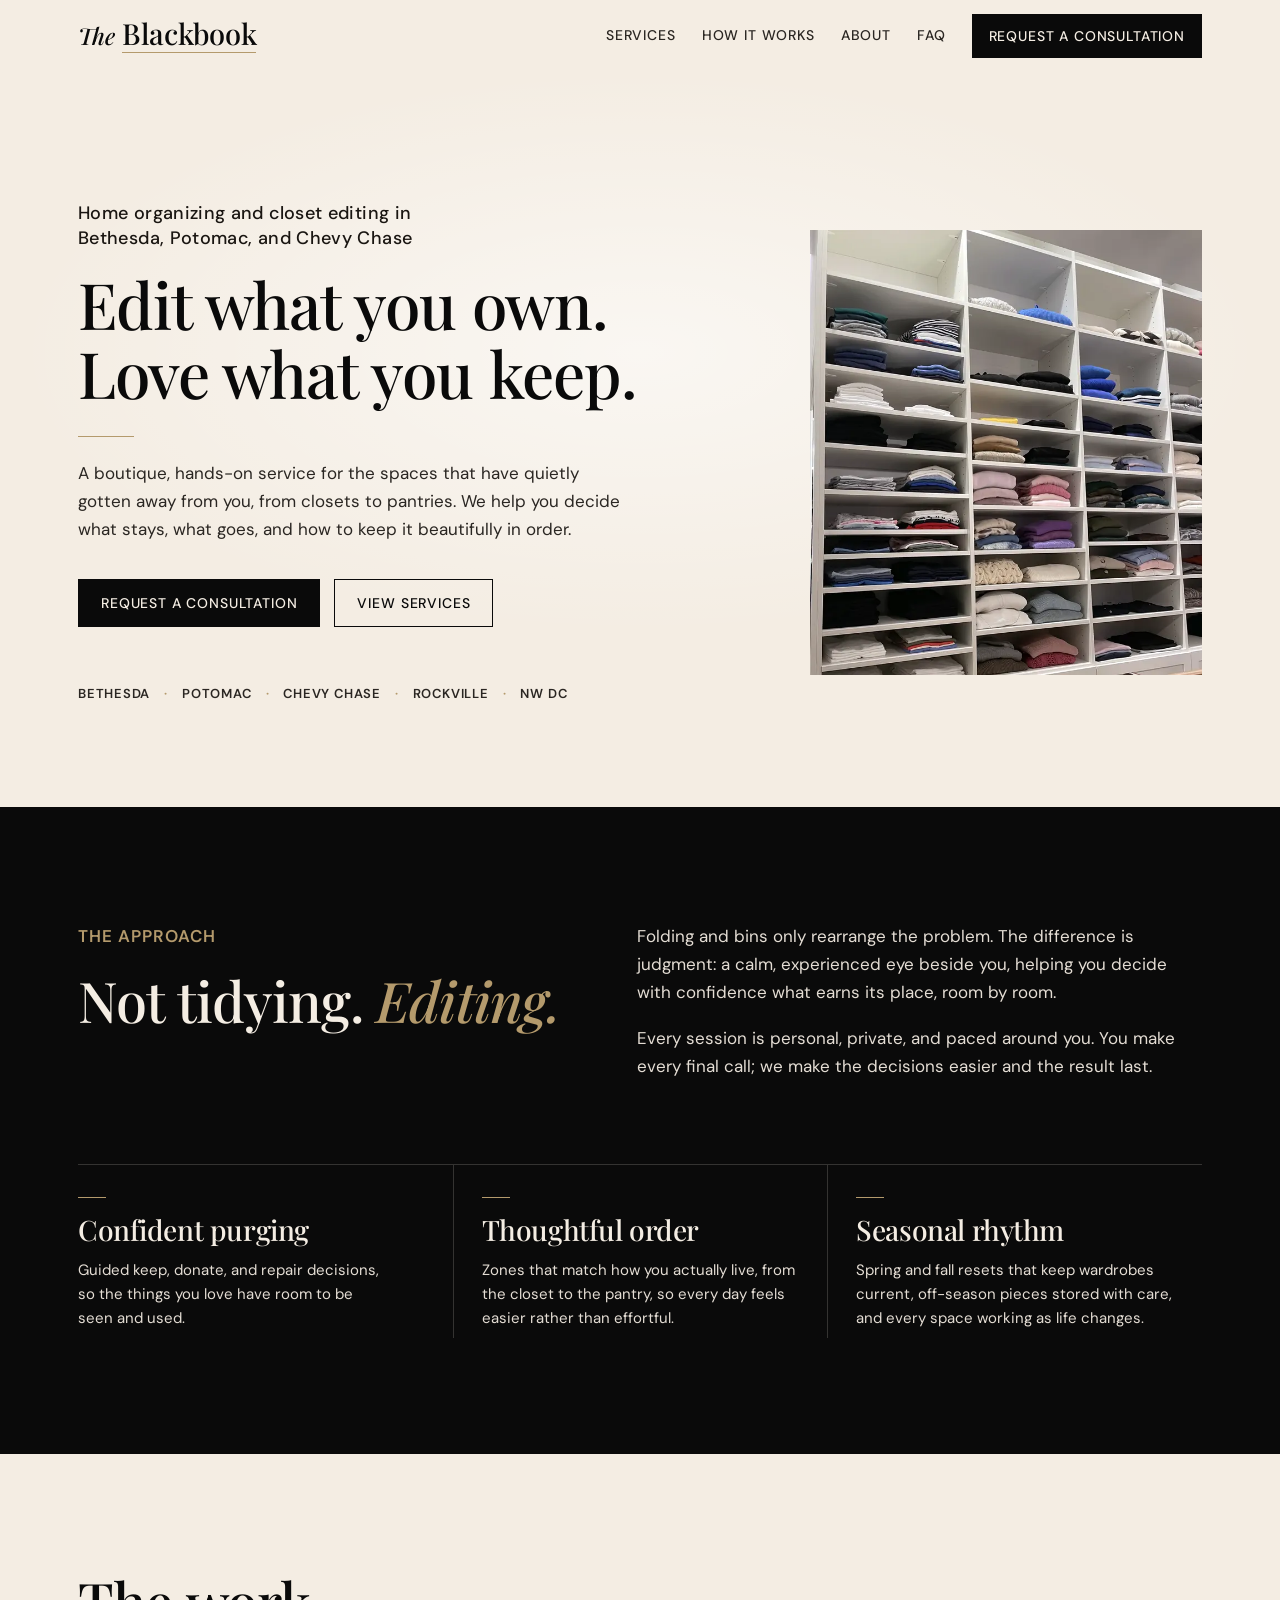
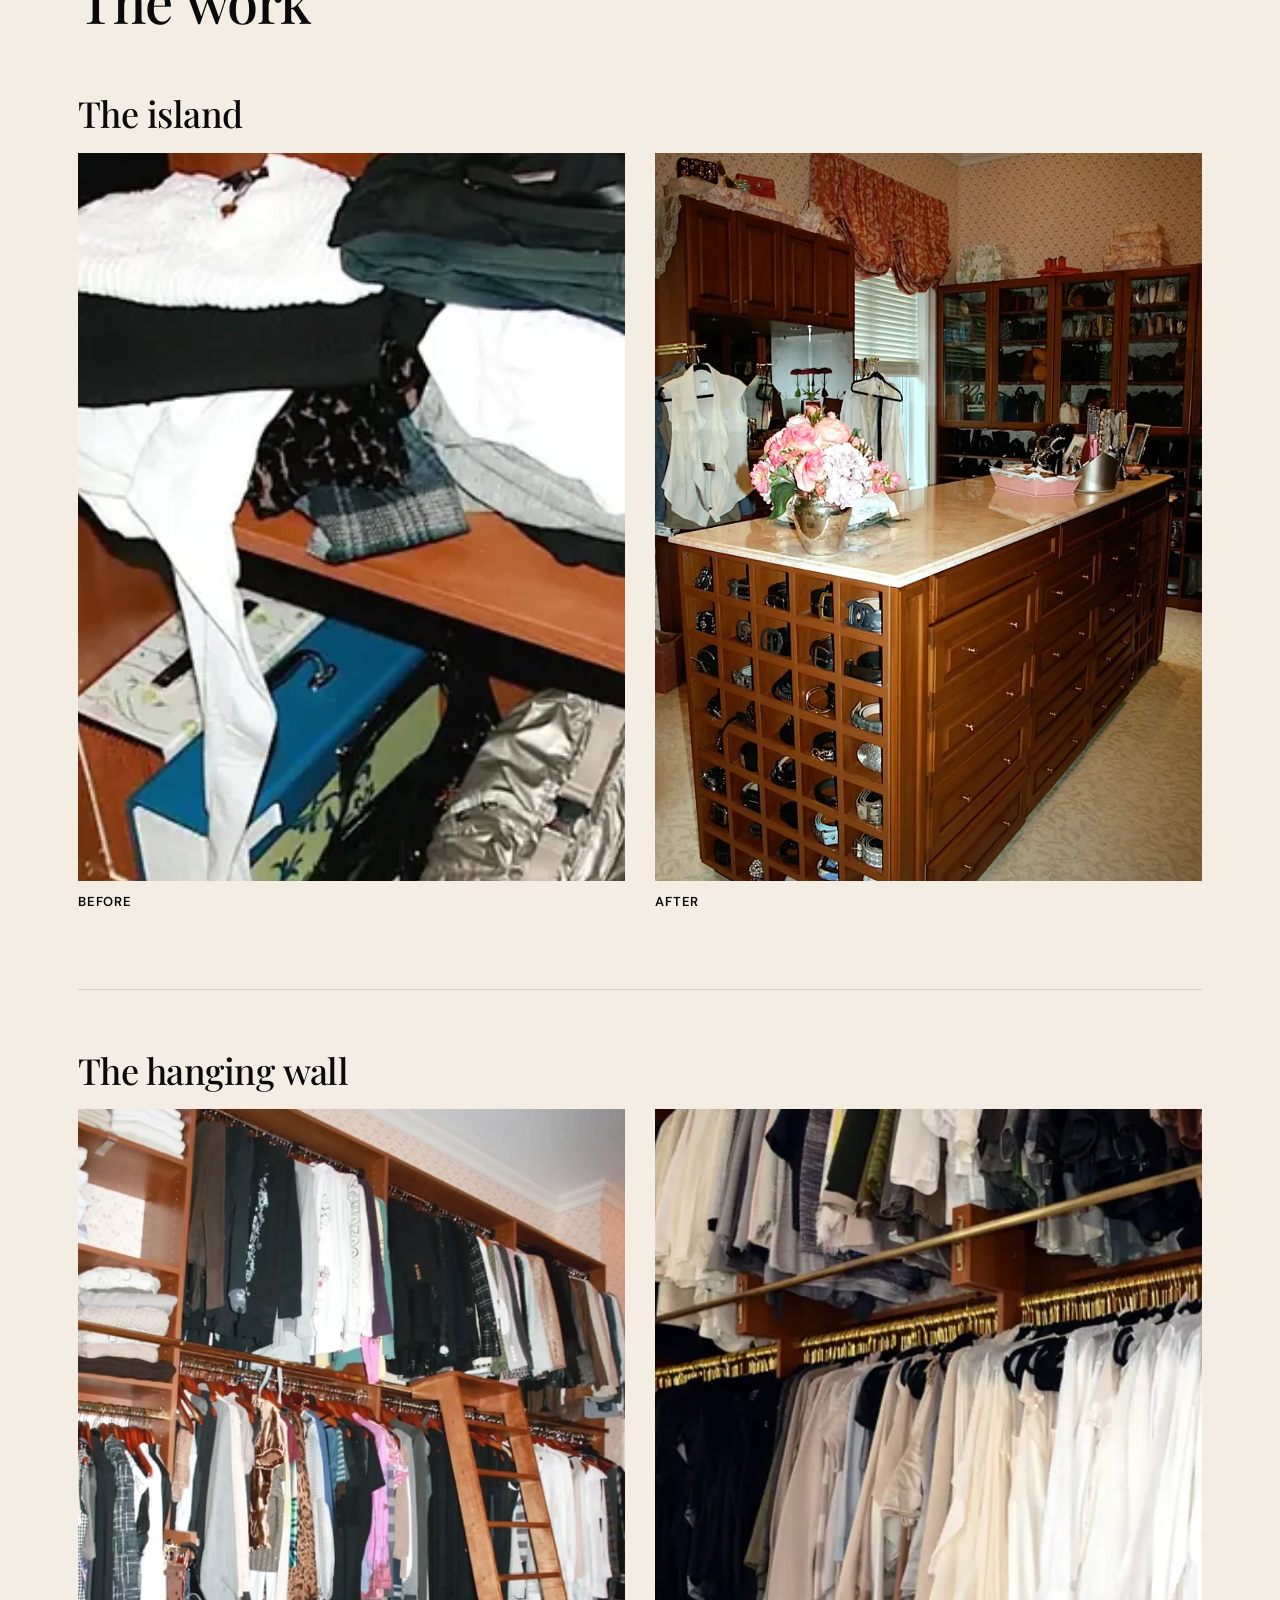
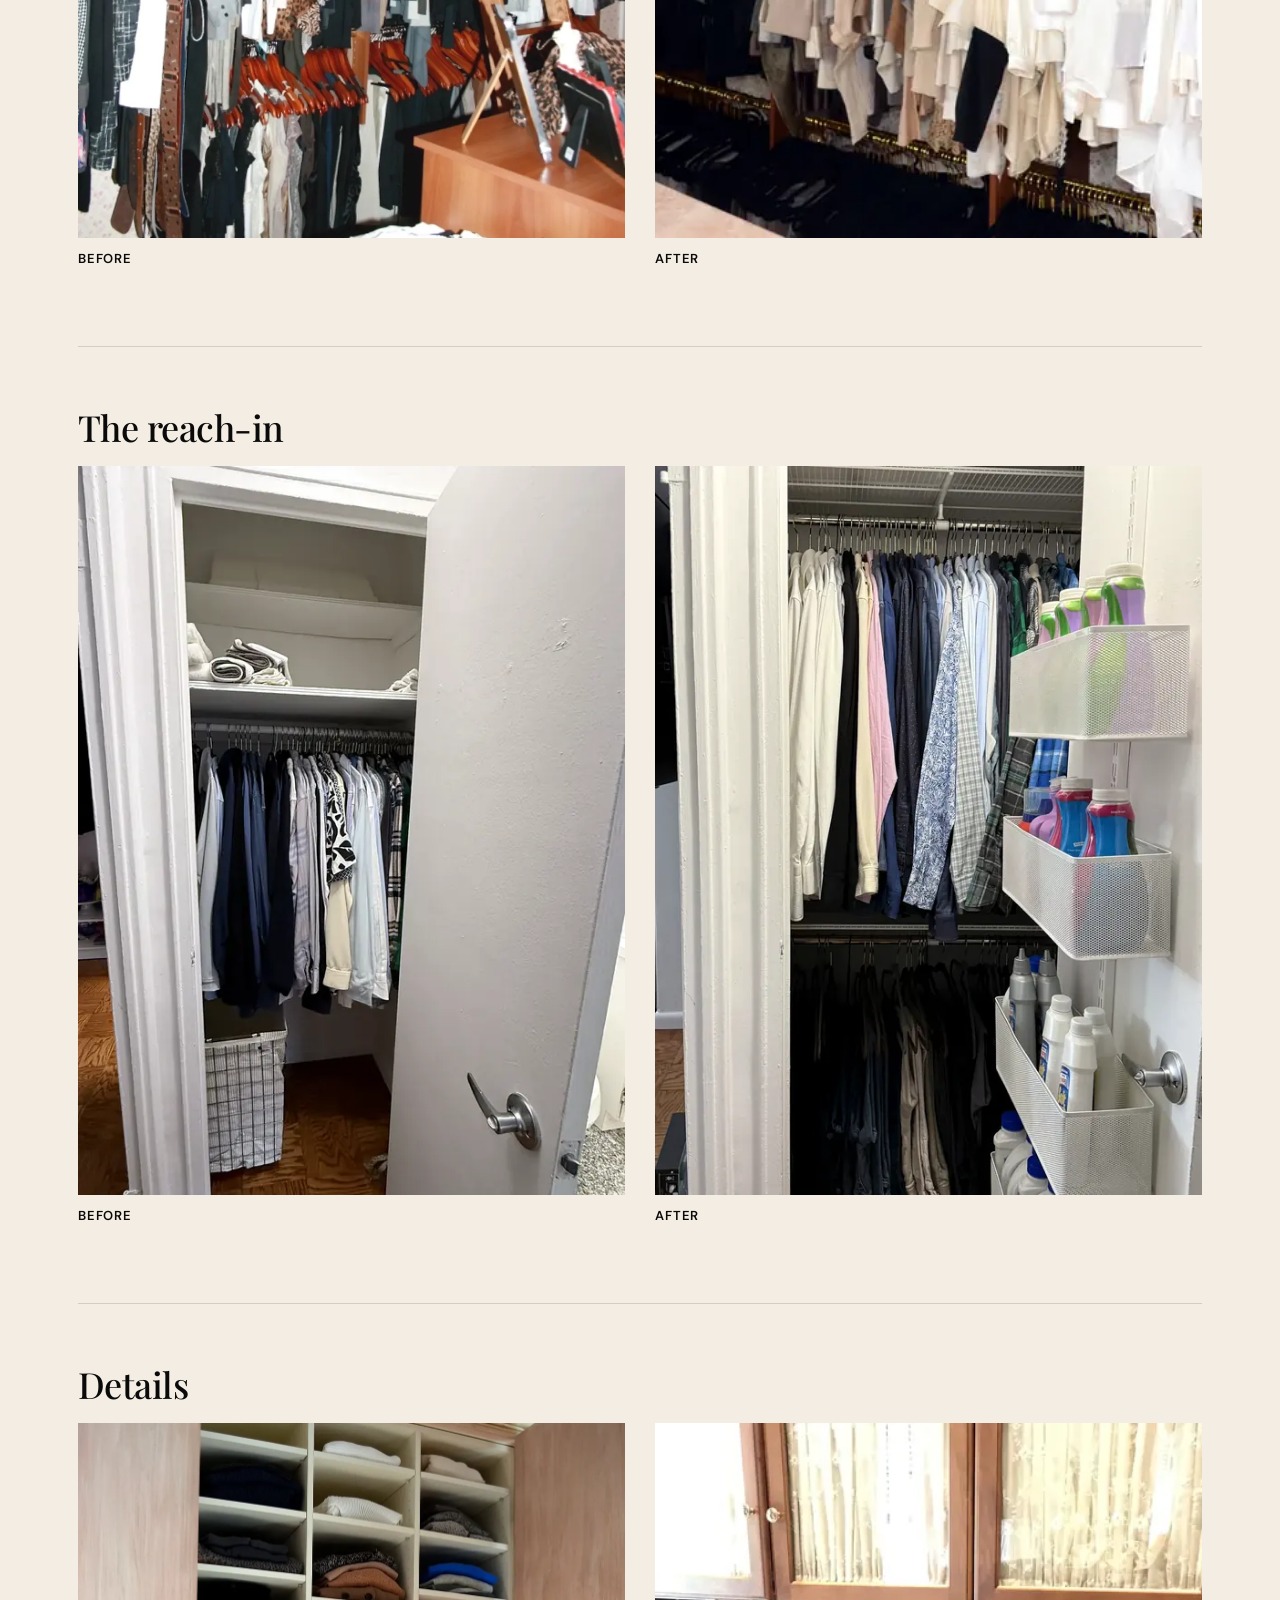
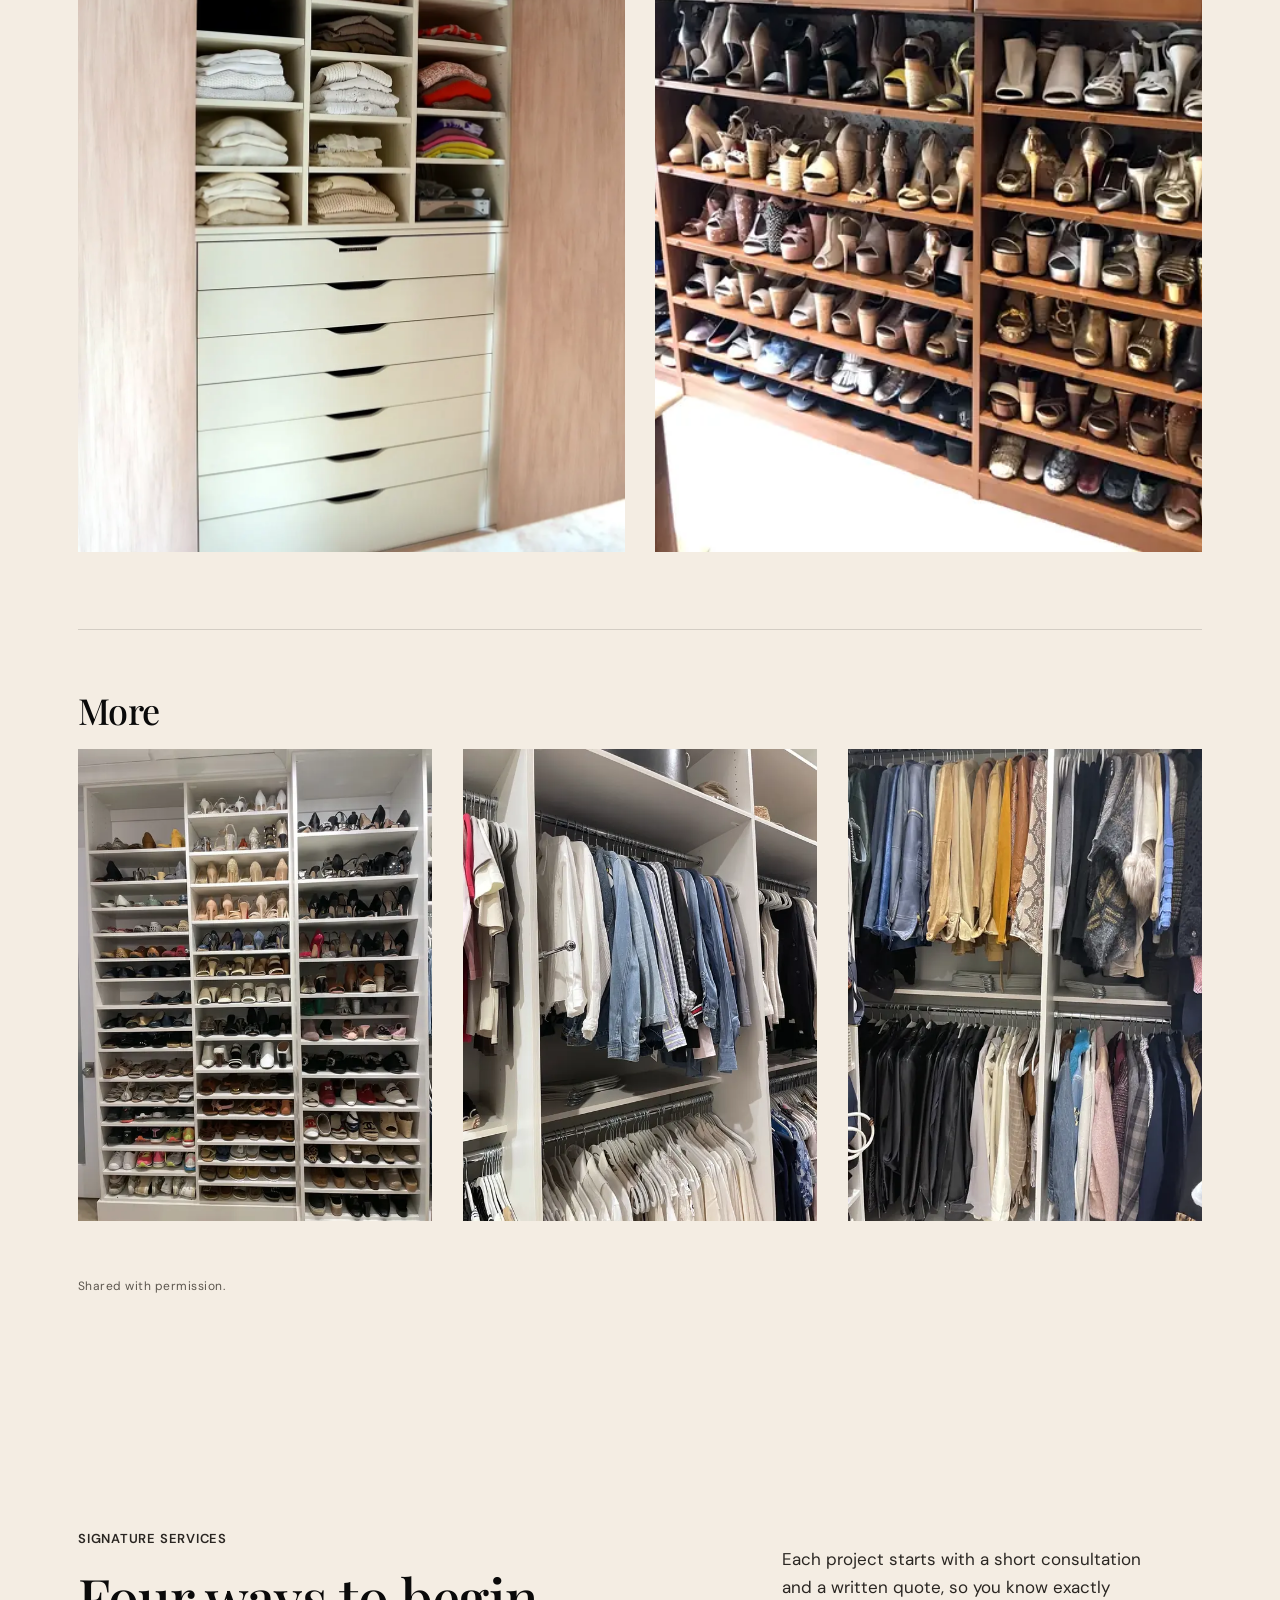
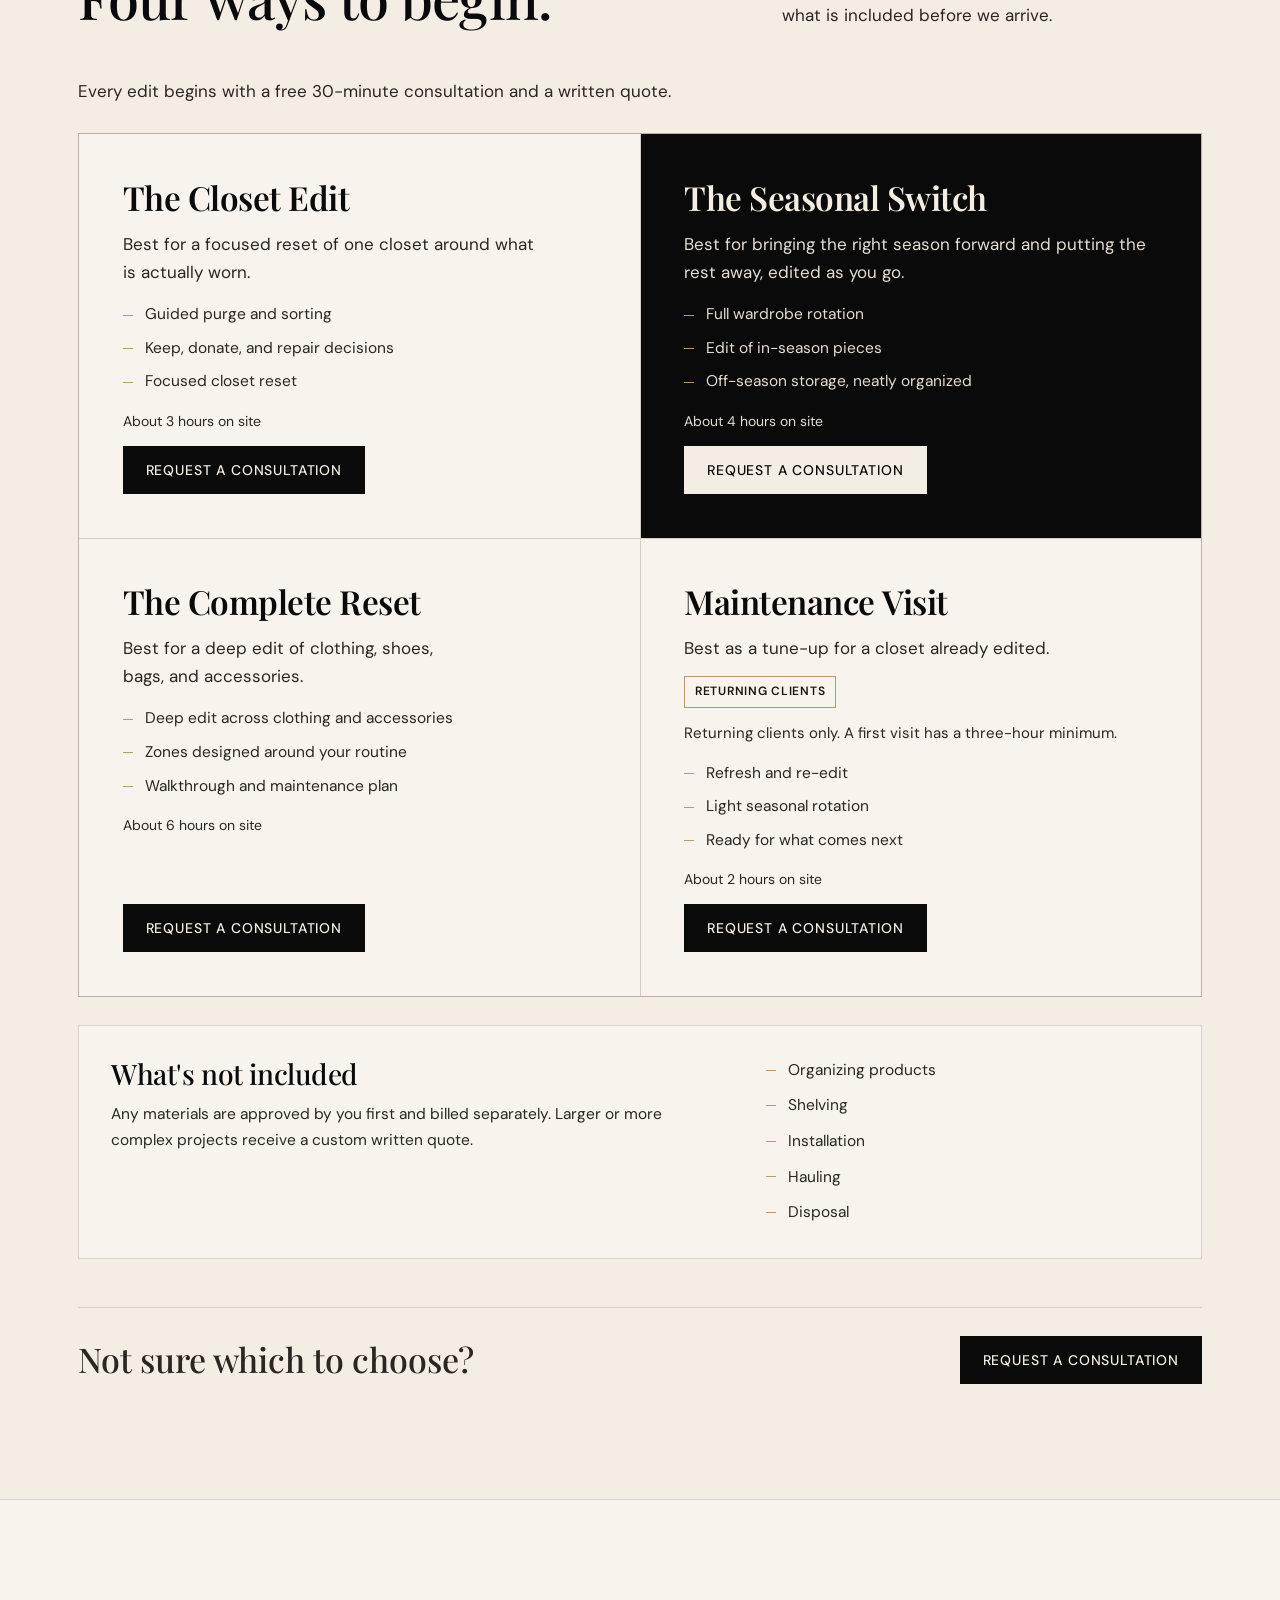
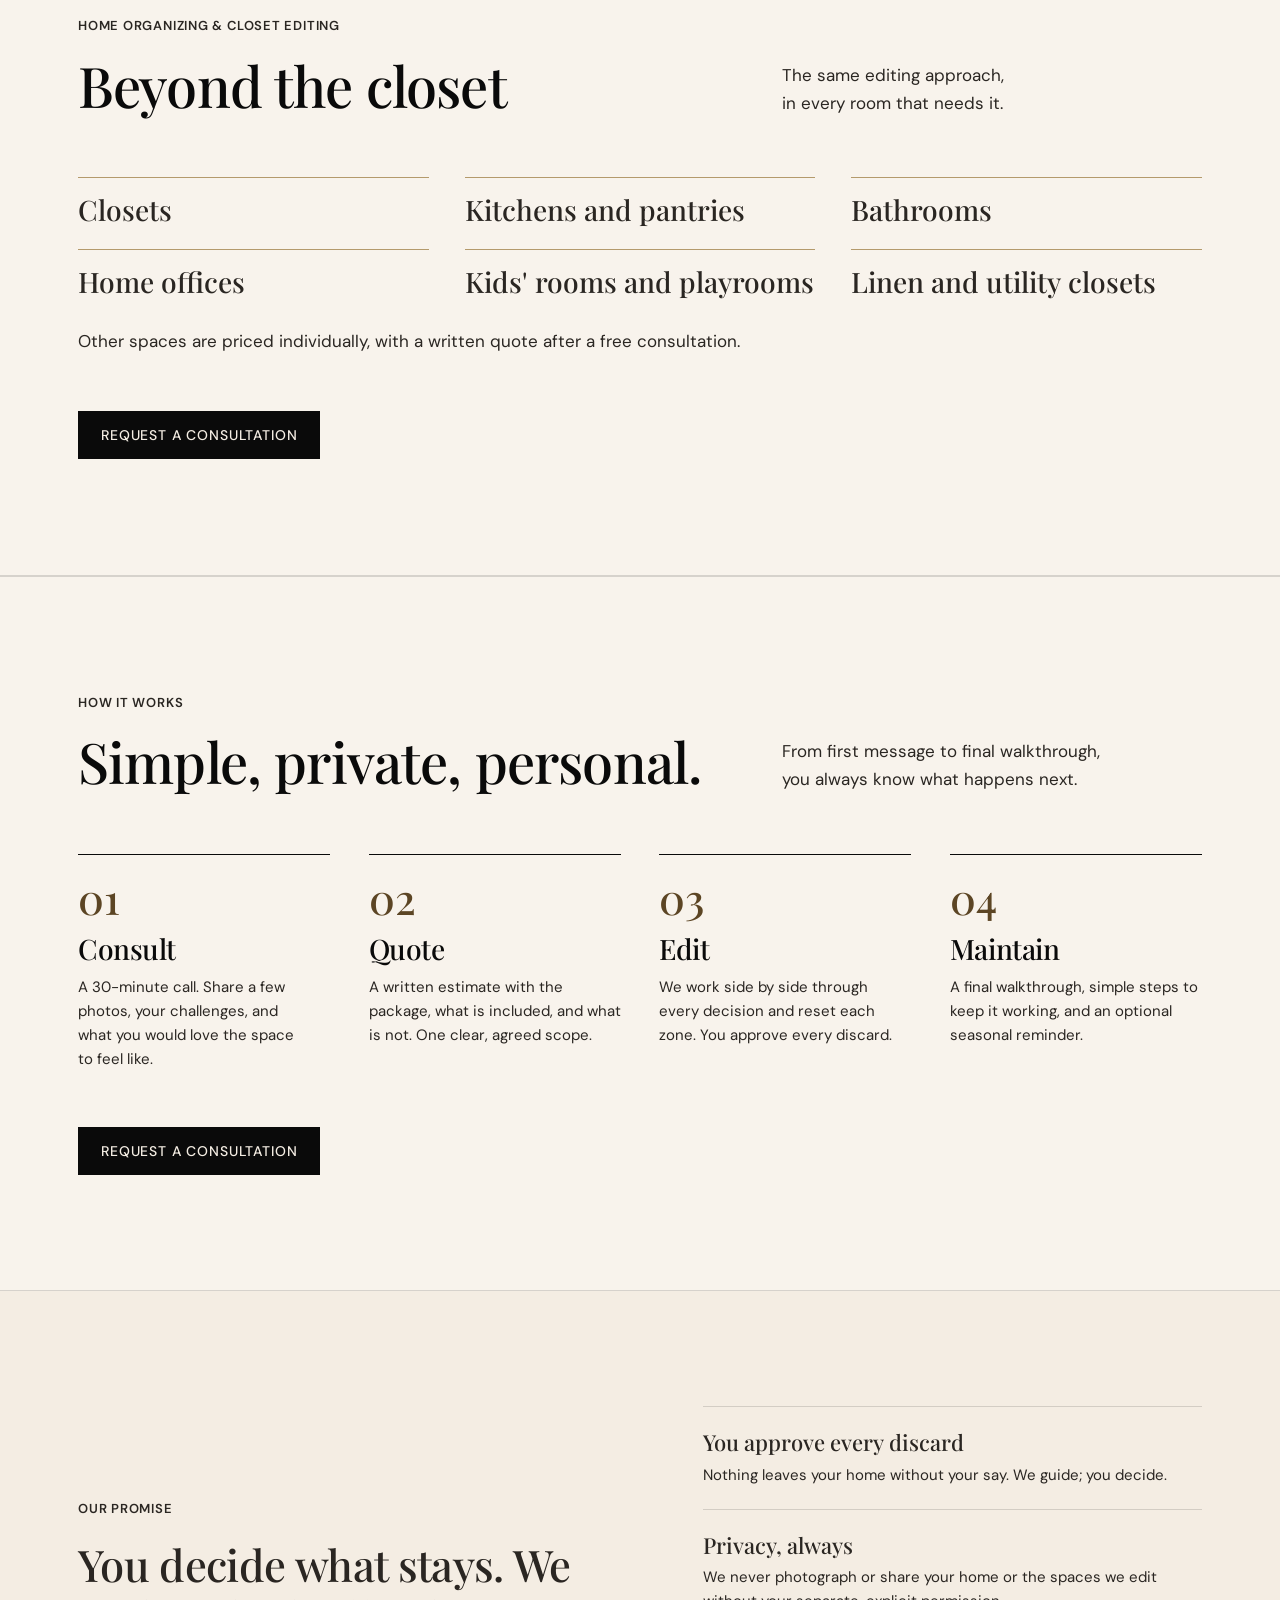
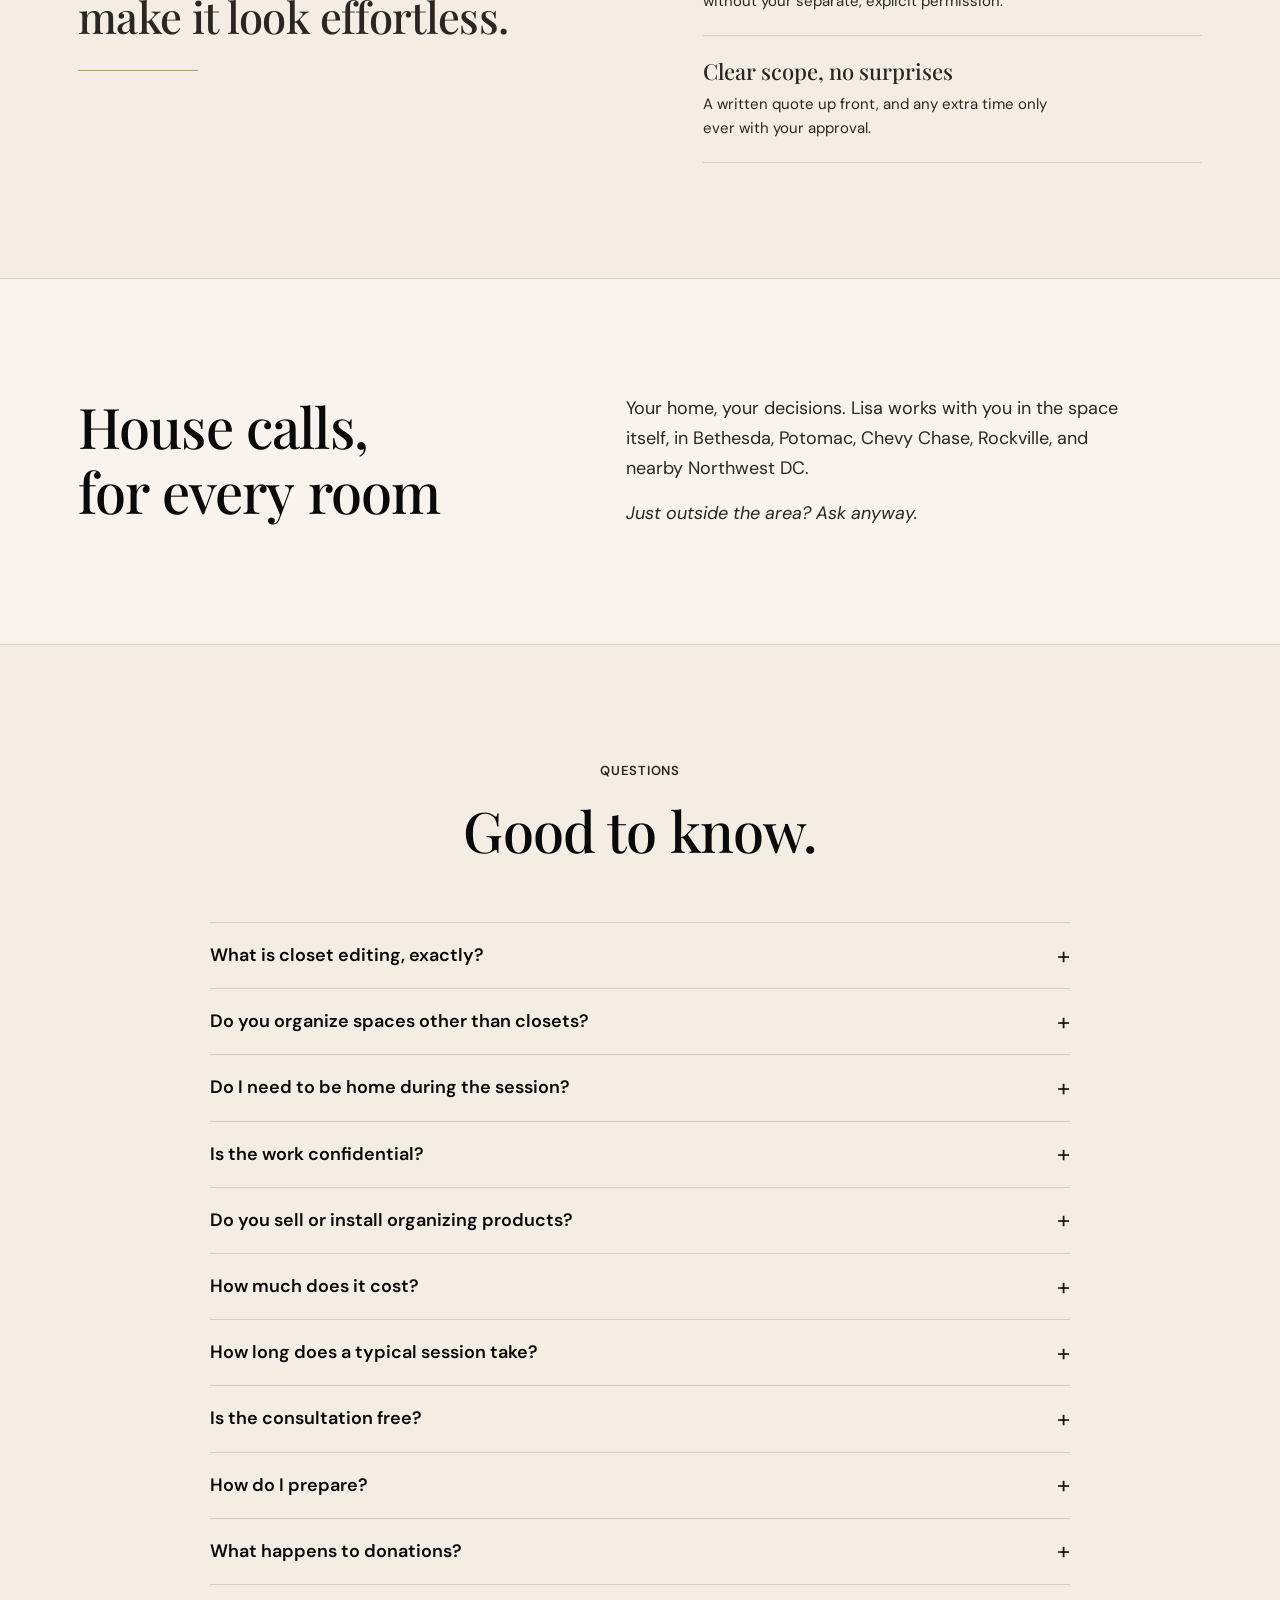
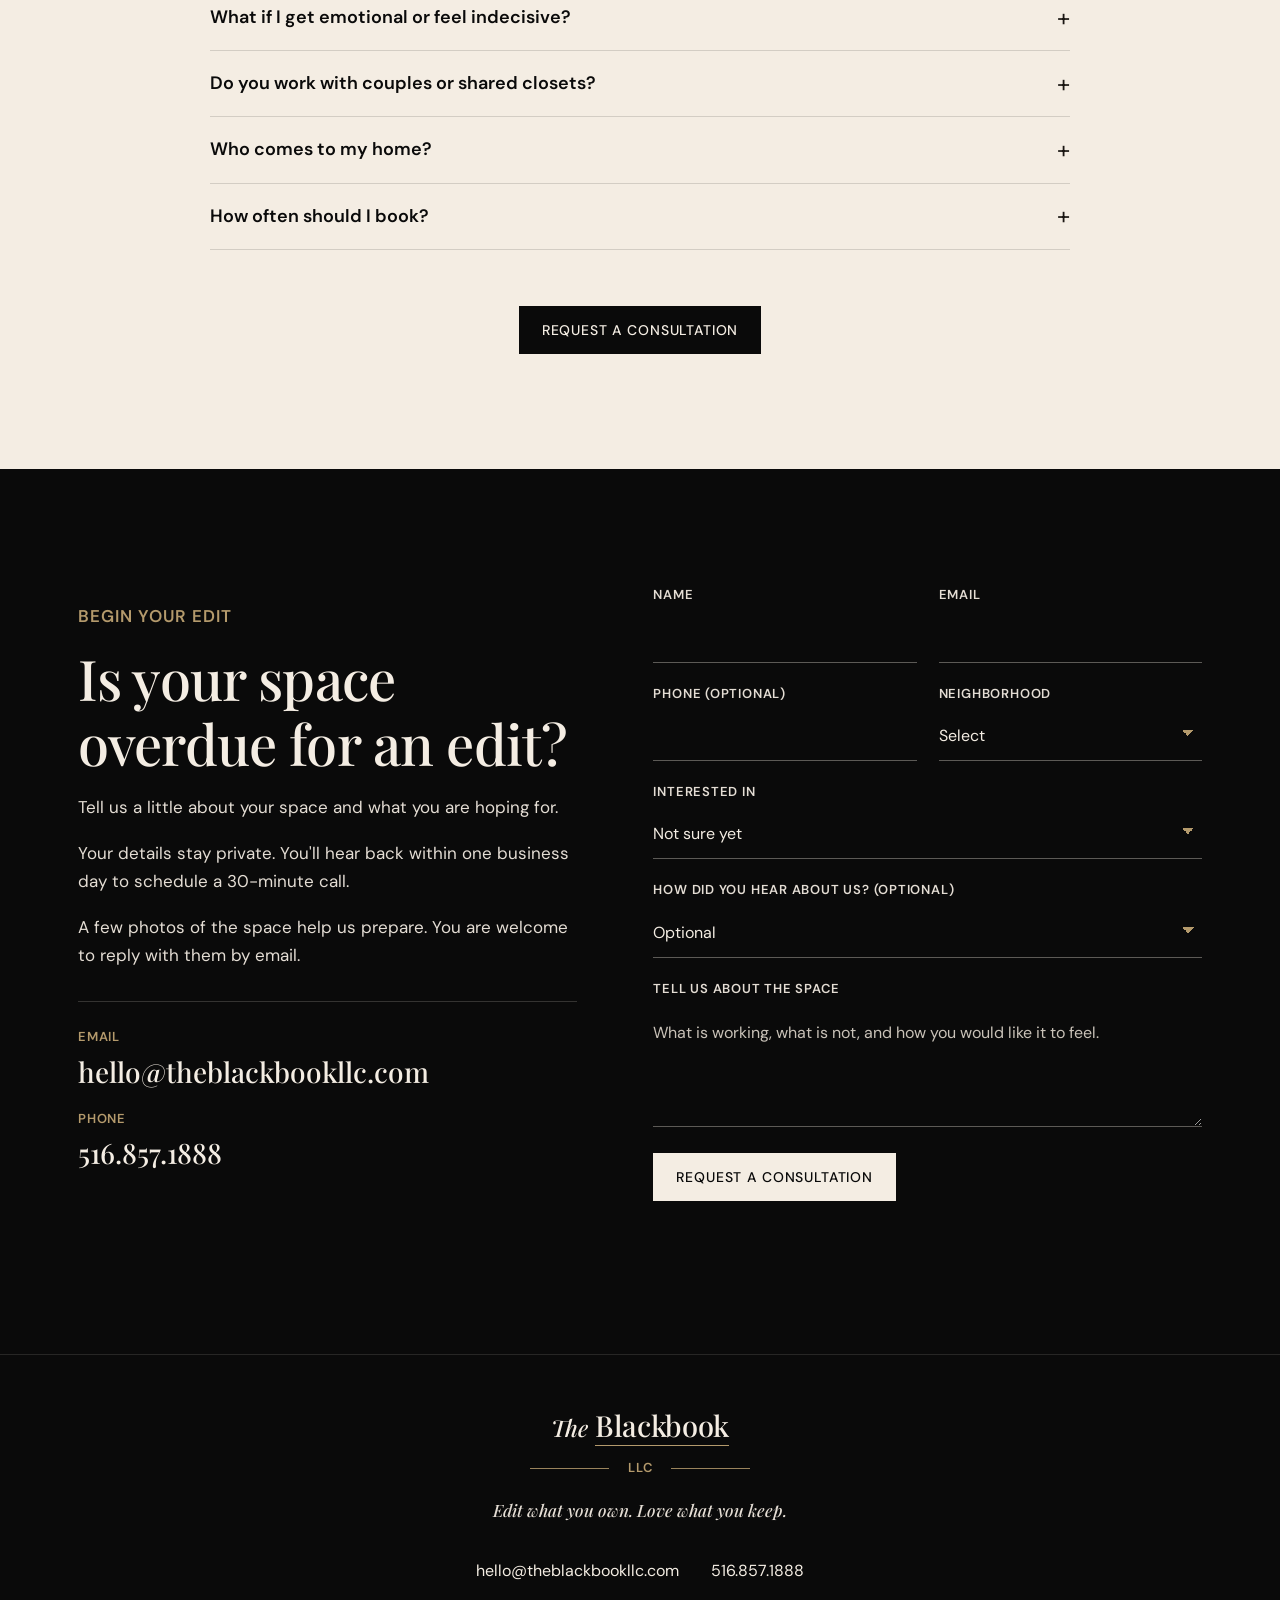
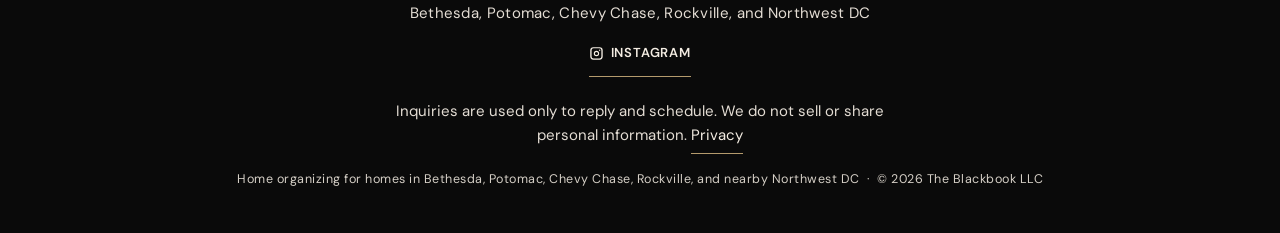
==== index.html @ 3dd73bd6 "Change the free consultation from 15 minutes to 30. Use the 30-minute form everywhere the length is " ====
<!DOCTYPE html>
<html lang="en">
<head>
<meta charset="utf-8">
<meta name="google-site-verification" content="lRuv30W5_CDLHJ1OJX28wv55J2Ue1oXQ1542DlZ1FHw" />
<meta name="viewport" content="width=device-width, initial-scale=1">
<title>Home Organizing &amp; Closet Editing in Bethesda | The Blackbook</title>
<meta name="description" content="Boutique home organizing, with closet editing as the signature, for homes in Bethesda, Potomac, Chevy Chase, Rockville, and nearby Northwest DC.">
<meta name="theme-color" content="#0A0A0A">
<link rel="canonical" href="https://theblackbookllc.com/">
<meta property="og:type" content="website">
<meta property="og:url" content="https://theblackbookllc.com/">
<meta property="og:title" content="Home Organizing & Closet Editing in Bethesda | The Blackbook">
<meta property="og:description" content="Boutique home organizing, with closet editing as the signature, for homes in Bethesda, Potomac, Chevy Chase, Rockville, and nearby Northwest DC.">
<meta property="og:image" content="https://theblackbookllc.com/assets/og-share.jpg">
<meta name="twitter:card" content="summary_large_image">
<meta name="twitter:title" content="Home Organizing & Closet Editing in Bethesda | The Blackbook">
<meta name="twitter:description" content="Boutique home organizing, with closet editing as the signature, for homes in Bethesda, Potomac, Chevy Chase, Rockville, and nearby Northwest DC.">
<meta name="twitter:image" content="https://theblackbookllc.com/assets/og-share.jpg">
<link rel="icon" href="/favicon.ico" sizes="any">
<link rel="icon" type="image/png" sizes="32x32" href="/favicon-32.png">
<link rel="apple-touch-icon" href="/apple-touch-icon.png">
<link rel="preload" as="image" href="assets/work/18-sweater-cubbies.webp?v=20261112" imagesrcset="assets/work/18-sweater-cubbies-800.webp?v=20261112 706w, assets/work/18-sweater-cubbies.webp?v=20261112 1413w" imagesizes="(max-width:860px) 92vw, 500px" fetchpriority="high">
<link rel="stylesheet" href="/styles.css?v=20261115">
<script type="application/ld+json">
{
  "@context": "https://schema.org",
  "@type": "ProfessionalService",
  "name": "The Blackbook LLC",
  "url": "https://theblackbookllc.com",
  "telephone": "+1-516-857-1888",
  "email": "hello@theblackbookllc.com",
  "image": "https://theblackbookllc.com/assets/work/18-sweater-cubbies.webp",
  "priceRange": "$375+",
  "description": "Boutique home organizing, with closet editing as the signature. Edit what you own. Love what you keep.",
  "areaServed": [
    { "@type": "City", "name": "Bethesda", "containedInPlace": { "@type": "State", "name": "Maryland" } },
    { "@type": "City", "name": "Potomac", "containedInPlace": { "@type": "State", "name": "Maryland" } },
    { "@type": "City", "name": "Chevy Chase", "containedInPlace": { "@type": "State", "name": "Maryland" } },
    { "@type": "City", "name": "Rockville", "containedInPlace": { "@type": "State", "name": "Maryland" } },
    { "@type": "Place", "name": "Northwest DC" }
  ],
  "sameAs": ["https://www.instagram.com/TheBlackBook17/"],
  "logo": "https://theblackbookllc.com/apple-touch-icon.png",
  "founder": { "@type": "Person", "name": "Lisa Jurick" }
}
</script>
<script type="application/ld+json">
{
  "@context": "https://schema.org",
  "@type": "FAQPage",
  "mainEntity": [
    {
      "@type": "Question",
      "name": "What is closet editing, exactly?",
      "acceptedAnswer": {
        "@type": "Answer",
        "text": "It is the decision-making part of organizing. Rather than simply refolding what is there, we help you choose with confidence what to keep, donate, or repair, then organize what remains so it is easy to see and wear."
      }
    },
    {
      "@type": "Question",
      "name": "Do you organize spaces other than closets?",
      "acceptedAnswer": {
        "@type": "Answer",
        "text": "Yes. Kitchens and pantries, bathrooms, home offices, kids' rooms and playrooms, and linen and utility closets. Same approach: we edit first, then organize what stays. Each project gets a written quote after a free consultation."
      }
    },
    {
      "@type": "Question",
      "name": "Do I need to be home during the session?",
      "acceptedAnswer": {
        "@type": "Answer",
        "text": "Yes, ideally. Editing works best side by side, and you approve every item that leaves the space."
      }
    },
    {
      "@type": "Question",
      "name": "Is the work confidential?",
      "acceptedAnswer": {
        "@type": "Answer",
        "text": "Yes. Sessions are private, and your details stay private. We do not sell or share personal information, and we never photograph or share your home or the spaces we edit without your separate, explicit permission."
      }
    },
    {
      "@type": "Question",
      "name": "Do you sell or install organizing products?",
      "acceptedAnswer": {
        "@type": "Answer",
        "text": "No. Organizing products, shelving, installation, hauling, and disposal are not part of our packages. If something would genuinely help, we will suggest it, and any materials are approved by you first and billed separately."
      }
    },
    {
      "@type": "Question",
      "name": "How much does it cost?",
      "acceptedAnswer": {
        "@type": "Answer",
        "text": "Packages start at $575 for The Closet Edit, $750 for The Seasonal Switch, $1,125 for The Complete Reset, and $375 for a Maintenance Visit (returning clients). Every home is different, so your exact price comes in a written quote after your free consultation. Larger spaces may need more time, and additional hours are $195 each, only with your approval."
      }
    },
    {
      "@type": "Question",
      "name": "How long does a typical session take?",
      "acceptedAnswer": {
        "@type": "Answer",
        "text": "Most first visits are three, four, or six hours, depending on the package. A first visit has a three-hour minimum."
      }
    },
    {
      "@type": "Question",
      "name": "Is the consultation free?",
      "acceptedAnswer": {
        "@type": "Answer",
        "text": "Yes. It is a complimentary 30-minute call to learn about the space and prepare a written quote."
      }
    },
    {
      "@type": "Question",
      "name": "How do I prepare?",
      "acceptedAnswer": {
        "@type": "Answer",
        "text": "No need to tidy first. Be home for the session. Photos are helpful and can be sent by email after you request a consultation."
      }
    },
    {
      "@type": "Question",
      "name": "What happens to donations?",
      "acceptedAnswer": {
        "@type": "Answer",
        "text": "You approve every item that leaves. You decide what is donated or kept. We do not name a specific charity."
      }
    },
    {
      "@type": "Question",
      "name": "What if I get emotional or feel indecisive?",
      "acceptedAnswer": {
        "@type": "Answer",
        "text": "The session is paced around you. We guide; you make every final call."
      }
    },
    {
      "@type": "Question",
      "name": "Do you work with couples or shared closets?",
      "acceptedAnswer": {
        "@type": "Answer",
        "text": "Yes. Shared closets are welcome. It helps when everyone who shares the space can take part in the decisions."
      }
    },
    {
      "@type": "Question",
      "name": "Who comes to my home?",
      "acceptedAnswer": {
        "@type": "Answer",
        "text": "Lisa Jurick, the owner. Sessions are with one organizer, not a team."
      }
    },
    {
      "@type": "Question",
      "name": "How often should I book?",
      "acceptedAnswer": {
        "@type": "Answer",
        "text": "Many clients like a Seasonal Switch each spring and fall, with a Maintenance Visit in between. We are happy to send a seasonal reminder if you would like one."
      }
    }
  ]
}
</script>
</head>
<body>
<a class="skip" href="#main">Skip to content</a>

<header class="site" id="top">
  <div class="wrap nav">
    <a class="logo" href="/" aria-label="The Blackbook home"><span class="logo-the">The</span><span class="logo-space"> </span><span class="logo-name">Blackbook</span></a>
    <nav class="nav-bar" aria-label="Primary">
      <button class="nav-toggle" type="button" aria-expanded="false" aria-controls="site-nav">
        <span class="nav-mark" aria-hidden="true"></span>
        <span class="nav-toggle-label">Menu</span>
      </button>
      <ul id="site-nav">
        <li><a href="#services">Services</a></li>
        <li><a href="#how-it-works">How it&nbsp;works</a></li>
        <li><a href="/about">About</a></li>
        <li><a href="#faq">FAQ</a></li>
        <li><a class="btn" href="#contact">Request a&nbsp;consultation</a></li>
      </ul>
    </nav>
  </div>
</header>

<main id="main">
  <section class="hero">
    <div class="wrap hero-grid">
      <div class="hero-copy">
        <h1>Home organizing and closet editing in Bethesda, Potomac, and Chevy&nbsp;Chase</h1>
        <p class="hero-title"><span>Edit what you&nbsp;own.</span> <span>Love what you&nbsp;keep.</span></p>
        <div class="hero-rule" aria-hidden="true"></div>
        <p class="lede">A boutique, hands-on service for the spaces that have quietly gotten away from you, from closets to pantries. We help you decide what stays, what goes, and how to keep it beautifully in&nbsp;order.</p>
        <div class="ctas">
          <a class="btn" href="#contact">Request a consultation</a>
          <a class="btn ghost" href="#services">View services</a>
        </div>
        <div class="areas" aria-label="Service area"><span>Bethesda</span><span>Potomac</span><span>Chevy Chase</span><span>Rockville</span><span>NW DC</span></div>
      </div>
      <figure class="hero-photo">
        <img src="assets/work/18-sweater-cubbies.webp?v=20261112" srcset="assets/work/18-sweater-cubbies-800.webp?v=20261112 706w, assets/work/18-sweater-cubbies.webp?v=20261112 1413w" sizes="(max-width:860px) 92vw, 500px" width="1413" height="1600" alt="Folded sweaters in white cubbies, grouped by color." fetchpriority="high" decoding="async">
      </figure>
    </div>
  </section>

  <section class="band" id="approach">
    <div class="wrap">
      <div class="grid">
        <div class="reveal">
          <p class="eyebrow gold">The&nbsp;approach</p>
          <h2>Not tidying. <em>Editing.</em></h2>
        </div>
        <div class="reveal">
          <p>Folding and bins only rearrange the problem. The difference is judgment: a calm, experienced eye beside you, helping you decide with confidence what earns its place, room by&nbsp;room.</p>
          <p>Every session is personal, private, and paced around you. You make every final call; we make the decisions easier and the result&nbsp;last.</p>
        </div>
      </div>
      <div class="pillars">
        <div class="pillar reveal"><h3>Confident&nbsp;purging</h3><p>Guided keep, donate, and repair decisions, so the things you love have room to be seen and&nbsp;used.</p></div>
        <div class="pillar reveal"><h3>Thoughtful&nbsp;order</h3><p>Zones that match how you actually live, from the closet to the pantry, so every day feels easier rather than&nbsp;effortful.</p></div>
        <div class="pillar reveal"><h3>Seasonal&nbsp;rhythm</h3><p>Spring and fall resets that keep wardrobes current, off-season pieces stored with care, and every space working as life&nbsp;changes.</p></div>
      </div>
    </div>
  </section>

  <section class="block work" id="work">
    <div class="wrap">
      <div class="head reveal">
        <div>
          <h2>The&nbsp;work</h2>
        </div>
      </div>

      <div class="pair reveal">
        <h3>The&nbsp;island</h3>
        <div class="pair-grid">
          <figure>
            <div class="shot"><img class="island-before" src="assets/work/01-island-before.webp?v=20261112" srcset="assets/work/01-island-before-800.webp?v=20261112 800w, assets/work/01-island-before.webp?v=20261112 1164w" sizes="(max-width:860px) 92vw, 46vw" width="1164" height="800" alt="Before: clothes piled on a closet island during an edit." loading="lazy" decoding="async"></div>
            <figcaption><span class="shot-label">Before</span></figcaption>
          </figure>
          <figure>
            <div class="shot"><img src="assets/work/02-island-after.webp?v=20261112" srcset="assets/work/02-island-after-800.webp?v=20261112 535w, assets/work/02-island-after.webp?v=20261112 1069w" sizes="(max-width:860px) 92vw, 46vw" width="1069" height="1600" alt="After: the same island, finished, with a belt grid and flowers." loading="lazy" decoding="async"></div>
            <figcaption><span class="shot-label">After</span></figcaption>
          </figure>
        </div>
      </div>

      <div class="pair reveal">
        <h3>The hanging&nbsp;wall</h3>
        <div class="pair-grid">
          <figure>
            <div class="shot"><img src="assets/work/06-hanging-before.webp?v=20261112" srcset="assets/work/06-hanging-before-800.webp?v=20261112 533w, assets/work/06-hanging-before.webp?v=20261112 1066w" sizes="(max-width:860px) 92vw, 46vw" width="1066" height="1600" alt="Before: a crowded hanging rail with mixed hangers." loading="lazy" decoding="async"></div>
            <figcaption><span class="shot-label">Before</span></figcaption>
          </figure>
          <figure>
            <div class="shot"><img src="assets/work/10-hanging-after.webp?v=20261112" srcset="assets/work/10-hanging-after-800.webp?v=20261112 800w, assets/work/10-hanging-after.webp?v=20261112 1600w" sizes="(max-width:860px) 92vw, 46vw" width="1600" height="1060" alt="After: color-organized hanging rails with matching velvet hangers." loading="lazy" decoding="async"></div>
            <figcaption><span class="shot-label">After</span></figcaption>
          </figure>
        </div>
      </div>

      <div class="pair reveal">
        <h3>The&nbsp;reach-in</h3>
        <div class="pair-grid">
          <figure>
            <div class="shot"><img src="assets/work/23-reach-in-before.webp?v=20261112" srcset="assets/work/23-reach-in-before-800.webp?v=20261112 600w, assets/work/23-reach-in-before.webp?v=20261112 1200w" sizes="(max-width:860px) 92vw, 46vw" width="1200" height="1600" alt="Before: a reach-in closet with clothes crowded on one rail." loading="lazy" decoding="async"></div>
            <figcaption><span class="shot-label">Before</span></figcaption>
          </figure>
          <figure>
            <div class="shot"><img src="assets/work/24-reach-in-after.webp?v=20261112" srcset="assets/work/24-reach-in-after-800.webp?v=20261112 600w, assets/work/24-reach-in-after.webp?v=20261112 1200w" sizes="(max-width:860px) 92vw, 46vw" width="1200" height="1600" alt="After: the same reach-in closet, with clothes grouped by color." loading="lazy" decoding="async"></div>
            <figcaption><span class="shot-label">After</span></figcaption>
          </figure>
        </div>
      </div>

      <div class="finished reveal">
        <h3>Details</h3>
        <div class="pair-grid">
          <figure>
            <div class="shot"><img src="assets/work/04-folded-knits.webp?v=20261112" srcset="assets/work/04-folded-knits-800.webp?v=20261112 548w, assets/work/04-folded-knits.webp?v=20261112 1097w" sizes="(max-width:860px) 92vw, 46vw" width="1097" height="1600" alt="Folded knits in cream cubbies with drawers below." loading="lazy" decoding="async"></div>
          </figure>
          <figure>
            <div class="shot"><img src="assets/work/08-shoe-wall.webp?v=20261112" srcset="assets/work/08-shoe-wall-800.webp?v=20261112 800w, assets/work/08-shoe-wall.webp?v=20261112 1600w" sizes="(max-width:860px) 92vw, 46vw" width="1600" height="1200" alt="Finished shoe wall organized by color." loading="lazy" decoding="async"></div>
          </figure>
        </div>
      </div>

      <div class="finished reveal">
        <h3>More</h3>
        <div class="detail-grid">
          <figure>
            <div class="shot"><img src="assets/work/15-white-shoe-wall.webp?v=20261112" srcset="assets/work/15-white-shoe-wall-800.webp?v=20261112 576w, assets/work/15-white-shoe-wall.webp?v=20261112 1152w" sizes="(max-width:860px) 92vw, 30vw" width="1152" height="1600" alt="White shoe wall organized by type and color." loading="lazy" decoding="async"></div>
          </figure>
          <figure>
            <div class="shot"><img src="assets/work/22-denim-and-whites.webp?v=20261112" srcset="assets/work/22-denim-and-whites-800.webp?v=20261112 600w, assets/work/22-denim-and-whites.webp?v=20261112 1200w" sizes="(max-width:860px) 92vw, 30vw" width="1200" height="1600" alt="Denim shirts grouped together, with white blouses below." loading="lazy" decoding="async"></div>
          </figure>
          <figure>
            <div class="shot"><img src="assets/work/21-leather-and-suede.webp?v=20261112" srcset="assets/work/21-leather-and-suede-800.webp?v=20261112 546w, assets/work/21-leather-and-suede.webp?v=20261112 1092w" sizes="(max-width:860px) 92vw, 30vw" width="1092" height="1600" alt="Leather and suede jackets grouped by color over a rail of leathers." loading="lazy" decoding="async"></div>
          </figure>
        </div>
      </div>
      <p class="credit reveal">Shared with&nbsp;permission.</p>
    </div>
  </section>

  <section class="block" id="services">
    <div class="wrap">
      <div class="head reveal">
        <div><p class="eyebrow">Signature&nbsp;services</p><h2>Four ways to&nbsp;begin.</h2></div>
        <p>Each project starts with a short consultation and a written quote, so you know exactly what is included before we&nbsp;arrive.</p>
      </div>
      <p class="packages-note reveal">Every edit begins with a free 30-minute consultation and a written&nbsp;quote.</p>
      <div class="services">
        <article class="svc reveal">
          <h3>The Closet&nbsp;Edit</h3>
          <p>Best for a focused reset of one closet around what is actually&nbsp;worn.</p>
          <ul><li>Guided purge and&nbsp;sorting</li><li>Keep, donate, and repair&nbsp;decisions</li><li>Focused closet&nbsp;reset</li></ul>
          <p class="dur">About 3 hours on&nbsp;site</p>
          <a class="btn" href="#contact" data-select-service="The Closet Edit">Request a consultation</a>
        </article>
        <article class="svc featured reveal">
          <h3>The Seasonal&nbsp;Switch</h3>
          <p>Best for bringing the right season forward and putting the rest away, edited as you&nbsp;go.</p>
          <ul><li>Full wardrobe&nbsp;rotation</li><li>Edit of in-season&nbsp;pieces</li><li>Off-season storage, neatly&nbsp;organized</li></ul>
          <p class="dur">About 4 hours on&nbsp;site</p>
          <a class="btn light" href="#contact" data-select-service="The Seasonal Switch">Request a consultation</a>
        </article>
        <article class="svc reveal">
          <h3>The Complete&nbsp;Reset</h3>
          <p>Best for a deep edit of clothing, shoes, bags, and&nbsp;accessories.</p>
          <ul><li>Deep edit across clothing and&nbsp;accessories</li><li>Zones designed around your&nbsp;routine</li><li>Walkthrough and maintenance&nbsp;plan</li></ul>
          <p class="dur">About 6 hours on&nbsp;site</p>
          <a class="btn" href="#contact" data-select-service="The Complete Reset">Request a consultation</a>
        </article>
        <article class="svc reveal">
          <h3>Maintenance&nbsp;Visit</h3>
          <p>Best as a tune-up for a closet already&nbsp;edited.</p>
          <p class="flag"><span class="tag">Returning&nbsp;clients</span></p>
          <p class="returning">Returning clients only. A first visit has a three-hour&nbsp;minimum.</p>
          <ul><li>Refresh and&nbsp;re-edit</li><li>Light seasonal&nbsp;rotation</li><li>Ready for what comes&nbsp;next</li></ul>
          <p class="dur">About 2 hours on&nbsp;site</p>
          <a class="btn" href="#contact" data-select-service="Maintenance Visit">Request a consultation</a>
        </article>
      </div>
      <div class="not-included reveal">
        <div>
          <h3>What's not&nbsp;included</h3>
          <p>Any materials are approved by you first and billed separately. Larger or more complex projects receive a custom written&nbsp;quote.</p>
        </div>
        <ul>
          <li>Organizing&nbsp;products</li>
          <li>Shelving</li>
          <li>Installation</li>
          <li>Hauling</li>
          <li>Disposal</li>
        </ul>
      </div>
      <div class="decide reveal">
        <p>Not sure which to&nbsp;choose?</p>
        <a class="btn" href="#contact">Request a consultation</a>
      </div>
    </div>
  </section>

  <section class="block beyond" id="beyond">
    <div class="wrap">
      <div class="head reveal">
        <div>
          <p class="eyebrow">Home organizing &amp; closet&nbsp;editing</p>
          <h2>Beyond the&nbsp;closet</h2>
        </div>
        <p>The same editing approach, in every room that needs&nbsp;it.</p>
      </div>
      <ul class="spaces reveal">
        <li>Closets</li>
        <li>Kitchens and&nbsp;pantries</li>
        <li>Bathrooms</li>
        <li>Home&nbsp;offices</li>
        <li>Kids' rooms and&nbsp;playrooms</li>
        <li>Linen and utility&nbsp;closets</li>
      </ul>
      <p class="beyond-note reveal">Other spaces are priced individually, with a written quote after a free&nbsp;consultation.</p>
      <div class="section-cta reveal">
        <a class="btn" href="#contact">Request a consultation</a>
      </div>
    </div>
  </section>

  <section class="block process" id="how-it-works">
    <div class="wrap">
      <div class="head reveal">
        <div><p class="eyebrow">How it&nbsp;works</p><h2>Simple, private,&nbsp;personal.</h2></div>
        <p>From first message to final walkthrough, you always know what happens&nbsp;next.</p>
      </div>
      <div class="steps">
        <div class="step reveal"><div class="n">01</div><h3>Consult</h3><p>A 30-minute call. Share a few photos, your challenges, and what you would love the space to feel&nbsp;like.</p></div>
        <div class="step reveal"><div class="n">02</div><h3>Quote</h3><p>A written estimate with the package, what is included, and what is not. One clear, agreed&nbsp;scope.</p></div>
        <div class="step reveal"><div class="n">03</div><h3>Edit</h3><p>We work side by side through every decision and reset each zone. You approve every&nbsp;discard.</p></div>
        <div class="step reveal"><div class="n">04</div><h3>Maintain</h3><p>A final walkthrough, simple steps to keep it working, and an optional seasonal&nbsp;reminder.</p></div>
      </div>
      <div class="section-cta reveal">
        <a class="btn" href="#contact">Request a consultation</a>
      </div>
    </div>
  </section>

  <section class="block promise">
    <div class="wrap grid">
      <div class="reveal">
        <p class="eyebrow">Our&nbsp;promise</p>
        <p class="quote">You decide what stays. We make it look&nbsp;effortless.</p>
        <div class="rule" aria-hidden="true"></div>
      </div>
      <ul class="list reveal">
        <li><div><b>You approve every&nbsp;discard</b><p>Nothing leaves your home without your say. We guide;&nbsp;you&nbsp;decide.</p></div></li>
        <li><div><b>Privacy,&nbsp;always</b><p>We never photograph or share your home or the spaces we edit without your separate,&nbsp;explicit&nbsp;permission.</p></div></li>
        <li><div><b>Clear scope, no&nbsp;surprises</b><p>A written quote up front, and any extra time only ever with&nbsp;your&nbsp;approval.</p></div></li>
      </ul>
    </div>
  </section>

  <section class="block visit" id="visit">
    <div class="wrap visit-grid reveal">
      <div>
        <h2>House calls, for every&nbsp;room</h2>
      </div>
      <div>
        <p>Your home, your decisions. Lisa works with you in the space itself, in Bethesda, Potomac, Chevy Chase, Rockville, and nearby Northwest&nbsp;DC.</p>
        <p class="note">Just outside the area? Ask&nbsp;anyway.</p>
      </div>
    </div>
  </section>

  <section class="block" id="faq">
    <div class="wrap">
      <div class="head reveal">
        <div><p class="eyebrow">Questions</p><h2>Good to&nbsp;know.</h2></div>
      </div>
      <div class="faq reveal">
        <details><summary><h3>What is closet editing,&nbsp;exactly?</h3></summary><p>It is the decision-making part of organizing. Rather than simply refolding what is there, we help you choose with confidence what to keep, donate, or repair, then organize what remains so it is easy to see and&nbsp;wear.</p></details>
        <details><summary><h3>Do you organize spaces other than&nbsp;closets?</h3></summary><p>Yes. Kitchens and pantries, bathrooms, home offices, kids' rooms and playrooms, and linen and utility closets. Same approach: we edit first, then organize what stays. Each project gets a written quote after a free&nbsp;consultation.</p></details>
        <details><summary><h3>Do I need to be home during the&nbsp;session?</h3></summary><p>Yes, ideally. Editing works best side by side, and you approve every item that leaves the&nbsp;space.</p></details>
        <details><summary><h3>Is the work&nbsp;confidential?</h3></summary><p>Yes. Sessions are private, and your details stay private. We do not sell or share personal information, and we never photograph or share your home or the spaces we edit without your separate, explicit&nbsp;permission.</p></details>
        <details><summary><h3>Do you sell or install organizing&nbsp;products?</h3></summary><p>No. Organizing products, shelving, installation, hauling, and disposal are not part of our packages. If something would genuinely help, we will suggest it, and any materials are approved by you first and billed&nbsp;separately.</p></details>
        <details><summary><h3>How much does it&nbsp;cost?</h3></summary><p>Packages start at $575 for The Closet Edit, $750 for The Seasonal Switch, $1,125 for The Complete Reset, and $375 for a Maintenance Visit (returning&nbsp;clients).</p><p>Every home is different, so your exact price comes in a written quote after your free&nbsp;consultation.</p><p>Larger spaces may need more time, and additional hours are $195 each, only with your&nbsp;approval.</p></details>
        <details><summary><h3>How long does a typical session&nbsp;take?</h3></summary><p>Most first visits are three, four, or six hours, depending on the package. A first visit has a three-hour&nbsp;minimum.</p></details>
        <details><summary><h3>Is the consultation&nbsp;free?</h3></summary><p>Yes. It is a complimentary 30-minute call to learn about the space and prepare a written&nbsp;quote.</p></details>
        <details><summary><h3>How do I&nbsp;prepare?</h3></summary><p>No need to tidy first. Be home for the session. Photos are helpful and can be sent by email after you request a&nbsp;consultation.</p></details>
        <details><summary><h3>What happens to&nbsp;donations?</h3></summary><p>You approve every item that leaves. You decide what is donated or kept. We do not name a specific&nbsp;charity.</p></details>
        <details><summary><h3>What if I get emotional or feel&nbsp;indecisive?</h3></summary><p>The session is paced around you. We guide; you make every final&nbsp;call.</p></details>
        <details><summary><h3>Do you work with couples or shared&nbsp;closets?</h3></summary><p>Yes. Shared closets are welcome. It helps when everyone who shares the space can take part in the&nbsp;decisions.</p></details>
        <details><summary><h3>Who comes to my&nbsp;home?</h3></summary><p>Lisa Jurick, the owner. Sessions are with one organizer, not a&nbsp;team.</p></details>
        <details><summary><h3>How often should I&nbsp;book?</h3></summary><p>Many clients like a Seasonal Switch each spring and fall, with a Maintenance Visit in between. We are happy to send a seasonal reminder if you would like&nbsp;one.</p></details>
      </div>
      <div class="section-cta center reveal">
        <a class="btn" href="#contact">Request a consultation</a>
      </div>
    </div>
  </section>

  <section class="block contact" id="contact">
    <div class="wrap grid">
      <div class="intro reveal">
        <p class="eyebrow gold">Begin your&nbsp;edit</p>
        <h2>Is your space overdue for an&nbsp;edit?</h2>
        <p>Tell us a little about your space and what you are hoping&nbsp;for.</p>
        <p class="reassure">Your details stay private. You'll hear back within one business day to schedule a 30-minute&nbsp;call.</p>
        <p>A few photos of the space help us prepare. You are welcome to reply with them by&nbsp;email.</p>
        <div class="direct">
          <a href="mailto:hello@theblackbookllc.com"><span class="eyebrow gold">Email</span><span class="value">hello@theblackbookllc.com</span></a>
          <a href="tel:+15168571888"><span class="eyebrow gold">Phone</span><span class="value">516.857.1888</span></a>
        </div>
      </div>
      <div class="form-panel reveal">
        <form class="form" id="consult-form" action="/api/consult" method="post" aria-label="Consultation request">
          <div class="field"><label for="f-name">Name</label><input id="f-name" name="name" type="text" autocomplete="name" inputmode="text" required></div>
          <div class="field"><label for="f-email">Email</label><input id="f-email" name="email" type="email" autocomplete="email" inputmode="email" required></div>
          <div class="field"><label for="f-phone">Phone (optional)</label><input id="f-phone" type="tel" autocomplete="tel" inputmode="tel"></div>
          <div class="field"><label for="f-town">Neighborhood</label>
            <select id="f-town"><option value="">Select</option><option>Bethesda</option><option>Potomac</option><option>Chevy Chase</option><option>Rockville</option><option>NW DC</option><option>Elsewhere nearby</option></select></div>
          <div class="field full"><label for="f-svc">Interested in</label>
            <select id="f-svc"><option value="">Not sure yet</option><option>The Closet Edit</option><option>The Seasonal Switch</option><option>The Complete Reset</option><option>Maintenance Visit</option><option>Another space in my home</option></select></div>
          <div class="field full"><label for="f-hear">How did you hear about us? (optional)</label>
            <select id="f-hear"><option value="">Optional</option><option>Google search</option><option>Google Maps</option><option>Instagram</option><option>Nextdoor</option><option>A friend or client</option><option>Other</option></select></div>
          <div class="field full"><label for="f-msg">Tell us about the space</label><textarea id="f-msg" placeholder="What is working, what is not, and how you would like it to feel."></textarea></div>
          <div class="hp" aria-hidden="true"><label for="bbl-hp">Leave this field blank</label><input id="bbl-hp" name="bbl_hp" type="text" tabindex="-1" autocomplete="off"></div>
          <div class="actions"><button class="btn light" type="submit" id="send">Request a consultation</button></div>
          <p id="form-status" role="status" aria-live="polite"></p>
          <noscript><p class="noscript">Email hello@theblackbookllc.com or call 516.857.1888 to request a&nbsp;consultation.</p></noscript>
        </form>
      </div>
    </div>
  </section>
</main>

<footer>
  <div class="wrap">
    <div class="logo logo-ivory"><span class="logo-the">The</span><span class="logo-space"> </span><span class="logo-name">Blackbook</span></div>
    <div class="rule" aria-hidden="true"><span>LLC</span></div>
    <p class="tl">Edit what you own. Love what you&nbsp;keep.</p>
    <p class="reach">
      <a href="mailto:hello@theblackbookllc.com">hello@theblackbookllc.com&nbsp;</a>
      <a href="tel:+15168571888">516.857.1888</a>
    </p>
    <p class="area">Bethesda, Potomac, Chevy Chase, Rockville, and Northwest&nbsp;DC</p>
    <p class="social"><a href="https://www.instagram.com/TheBlackBook17/" target="_blank" rel="noopener noreferrer"><svg class="ig" viewBox="0 0 24 24" aria-hidden="true" focusable="false"><path fill="currentColor" fill-rule="evenodd" d="M7 2h10a5 5 0 0 1 5 5v10a5 5 0 0 1-5 5H7a5 5 0 0 1-5-5V7a5 5 0 0 1 5-5zm.35 1.8a3.2 3.2 0 0 0-3.2 3.2v10a3.2 3.2 0 0 0 3.2 3.2h9.3a3.2 3.2 0 0 0 3.2-3.2v-10a3.2 3.2 0 0 0-3.2-3.2h-9.3zM12 7.7a4.3 4.3 0 1 1 0 8.6 4.3 4.3 0 0 1 0-8.6zm0 1.75a2.55 2.55 0 1 0 0 5.1 2.55 2.55 0 0 0 0-5.1zM17.15 5.8a1.05 1.05 0 1 1 0 2.1 1.05 1.05 0 0 1 0-2.1z"/></svg>Instagram</a></p>
    <p class="privacy-note">Inquiries are used only to reply and schedule. We do not sell or share personal information.&nbsp;<a href="/privacy">Privacy</a></p>
    <p class="legal">Home organizing for homes in Bethesda, Potomac, Chevy Chase, Rockville, and nearby Northwest DC &nbsp;·&nbsp; &copy; <span id="yr">2026</span> The Blackbook&nbsp;LLC</p>
  </div>
</footer>

<div class="sticky-cta">
  <a class="btn" href="#contact">Request a consultation</a>
</div>

<script src="/site.js?v=20261113"></script>
</body>
</html>
---- styles.css ----
@font-face{font-family:"Playfair Display";font-style:normal;font-weight:400 900;font-display:swap;src:url("/fonts/playfair-display.woff2?v=20261113") format("woff2")}
@font-face{font-family:"Playfair Display";font-style:italic;font-weight:400 900;font-display:swap;src:url("/fonts/playfair-display-italic.woff2?v=20261113") format("woff2")}
@font-face{font-family:"DM Sans";font-style:normal;font-weight:400 700;font-display:swap;src:url("/fonts/dm-sans.woff2?v=20261113") format("woff2")}
@font-face{font-family:"DM Sans";font-style:italic;font-weight:400 700;font-display:swap;src:url("/fonts/dm-sans-italic.woff2?v=20261113") format("woff2")}

:root{
  --black:#0A0A0A; --ivory:#F4EDE3; --stone:#C8C0B4; --gold:#B49A6C; --taupe:#A89078;
  --ink-soft:#2A2622; --paper:#F8F3EC; --line:rgba(10,10,10,.14);
  --serif:"Playfair Display", Georgia, "Times New Roman", serif;
  --sans:"DM Sans", "Helvetica Neue", Helvetica, Arial, sans-serif;
  --type-display:clamp(40px,5vw,64px);
  --type-h2:clamp(34px,4.4vw,56px);
  --type-h3:clamp(24px,2.2vw,30px);
  --type-service:clamp(28px,2.6vw,36px);
  --type-body:17px;
  --type-small:15px;
  --type-label:13px;
  --type-button:14px;
  --leading-display:1.08;
  --leading-heading:1.15;
  --leading-body:1.65;
  --track-tight:-0.015em;
  --track-button:0.06em;
  --track-label:0.06em;
  --max:1180px;
  --pad:28px;
}
*{box-sizing:border-box;margin:0;padding:0}
html{scroll-behavior:smooth;color-scheme:light}
body{background:var(--ivory);color:#2A2622;font-family:var(--sans);font-weight:400;font-size:var(--type-body);line-height:var(--leading-body);-webkit-font-smoothing:auto;text-rendering:optimizeLegibility}
@media (max-width:860px){:root{--type-body:16px;--type-button:15px;--track-button:0.04em}}
img{max-width:100%;display:block}
a{color:inherit}
.wrap{width:100%;max-width:var(--max);margin:0 auto;padding:0 var(--pad)}
.eyebrow{font-family:var(--sans);font-size:var(--type-label);font-weight:600;letter-spacing:var(--track-label);text-transform:uppercase;color:#2A2622}
.eyebrow.gold{color:#5C4524}
.band .eyebrow.gold,.contact .eyebrow.gold{color:var(--gold)}
h1,h2,h3{font-family:var(--serif);font-weight:500;letter-spacing:var(--track-tight);line-height:var(--leading-heading);color:var(--black);font-optical-sizing:auto;text-wrap:balance}
h2{font-size:var(--type-h2)}
h3{font-size:var(--type-h3)}
p,li,blockquote,figcaption,details p{text-wrap:pretty}
.eyebrow,.lede,.head p,.quote,.hero-title,.note,.beyond-note,.decide p,.packages-note,.svc h3{text-wrap:balance}
em{font-family:var(--serif);font-style:italic}
.rule{display:flex;align-items:center;gap:18px;color:var(--gold)}
.rule::before,.rule::after{content:"";height:1px;background:currentColor;flex:1;opacity:.85}
section[id]{scroll-margin-top:88px}

/* Buttons */
.btn{display:inline-flex;align-items:center;justify-content:center;gap:10px;min-height:48px;padding:14px 22px;font-family:var(--sans);font-size:var(--type-button);font-weight:500;letter-spacing:var(--track-button);line-height:1;text-transform:uppercase;text-decoration:none;border:1px solid var(--black);background:var(--black);color:var(--ivory);cursor:pointer;transition:background .35s ease,color .35s ease,border-color .35s ease;text-align:center}
.btn:hover{background:transparent;color:var(--black)}
.btn.ghost{background:transparent;color:var(--black)}
.btn.ghost:hover{background:var(--black);color:var(--ivory)}
.btn.light{background:var(--ivory);color:var(--black);border-color:var(--ivory)}
.btn.light:hover{background:transparent;color:var(--ivory)}
.btn:disabled{cursor:wait;opacity:.7}
.btn.light:disabled:hover{background:var(--ivory);color:var(--black)}
button:focus-visible,.btn:focus-visible,a:focus-visible,input:focus-visible,select:focus-visible,textarea:focus-visible,summary:focus-visible{outline:2px solid #1A1612;outline-offset:3px}
.contact :focus-visible,.svc.featured :focus-visible{outline-color:#F4EDE3}

/* Header */
header.site{position:sticky;top:0;z-index:50;background:rgba(244,237,227,.92);backdrop-filter:saturate(140%) blur(10px);-webkit-backdrop-filter:saturate(140%) blur(10px);border-bottom:1px solid transparent;transition:border-color .3s ease,background .3s ease}
header.site.scrolled{border-bottom-color:var(--line)}
header.site.nav-open{background:var(--ivory);border-bottom-color:transparent}
.nav{display:flex;align-items:center;justify-content:space-between;gap:20px;min-height:72px;padding-top:12px;padding-bottom:12px}
.logo{display:inline-flex;align-items:baseline;text-decoration:none;color:#0A0A0A;white-space:nowrap;line-height:1;font-size:29px}
.logo-the{font-family:var(--serif);font-style:italic;font-weight:500;font-size:.8em;letter-spacing:0;font-feature-settings:"liga" 1,"dlig" 1}
.logo-space{font-family:var(--serif);font-style:normal;font-weight:500;font-size:1em;white-space:pre}
.logo-name{font-family:var(--serif);font-style:normal;font-weight:500;font-size:1em;letter-spacing:-0.01em;position:relative;padding-bottom:.2em}
.logo-name::after{content:"";position:absolute;left:0;right:0;bottom:0;height:1px;background:#B49A6C}
.nav-bar{display:flex;align-items:center}
.nav-toggle{display:none;align-items:center;justify-content:center;gap:10px;min-width:44px;min-height:44px;padding:0 2px 0 12px;border:0;background:transparent;color:var(--black);font-family:var(--sans);font-size:var(--type-button);font-weight:500;letter-spacing:var(--track-button);text-transform:uppercase;cursor:pointer}
.nav-mark{width:16px;height:8px;border-top:1px solid currentColor;border-bottom:1px solid currentColor}
.nav ul{list-style:none;display:flex;align-items:center;gap:4px 26px}
.nav ul a{text-decoration:none;font-family:var(--sans);font-size:var(--type-button);font-weight:500;letter-spacing:var(--track-button);text-transform:uppercase;color:#2A2622;position:relative;display:inline-flex;align-items:center;min-height:44px;padding:4px 0;white-space:nowrap}
.nav ul a::after{content:"";position:absolute;left:0;right:0;bottom:10px;height:1px;background:var(--gold);transform:scaleX(0);transform-origin:left;transition:transform .35s ease}
.nav ul a:hover::after,.nav ul a[aria-current="page"]::after{transform:scaleX(1)}
.nav ul a[aria-current="page"]{color:var(--black)}
.nav ul a.btn{padding:0 16px;font-size:var(--type-button);letter-spacing:var(--track-button);color:var(--ivory);background:var(--black);border:1px solid var(--black)}
.nav ul a.btn:hover{color:var(--black);background:transparent}
.nav ul a.btn::after{display:none}
@media (max-width:1100px){
  .nav ul{gap:4px 18px}
  .logo{font-size:26px}
}
@media (min-width:861px){
  .nav{flex-wrap:nowrap}
  .nav ul{flex-wrap:nowrap}
}
@media (max-width:860px){
  .logo{font-size:23px}
  .nav{flex-wrap:wrap}
  html.js .nav-toggle{display:inline-flex}
  .nav ul{flex-direction:column;align-items:stretch;width:100%;gap:0;padding:4px 0 8px}
  .nav ul a{display:flex;width:100%;font-size:var(--type-button);letter-spacing:var(--track-button);min-height:52px}
  .nav ul a::after{bottom:10px}
  .nav ul a.btn{width:100%;margin-top:0;min-height:52px;justify-content:center}
  html.js header.site:not(.nav-open) #site-nav{display:none}
  html.js header.site.nav-open #site-nav{
    display:flex;position:absolute;left:0;right:0;top:100%;width:100%;
    height:calc(100svh - 64px);padding:22px var(--pad) 28px;background:var(--ivory);
    overflow-y:auto;-webkit-overflow-scrolling:touch
  }
  html.js header.site.nav-open #site-nav li:last-child{margin-top:auto;padding-top:28px}
  body.nav-open{overflow:hidden}
}

/* Hero */
.hero{position:relative;padding:clamp(64px,10vw,128px) 0 clamp(64px,8vw,108px);text-align:center;overflow:hidden}
.hero::before{content:"";position:absolute;inset:0;background:radial-gradient(ellipse 70% 55% at 50% 38%,rgba(255,255,255,.55),rgba(255,255,255,0) 70%);pointer-events:none}
.hero .wrap{position:relative}
.hero .eyebrow{margin-bottom:22px}
.hero-rule{width:56px;height:1px;background:var(--gold);margin:28px auto 0}
.hero p.lede{max-width:38em;margin:22px auto 0;color:#2A2622;font-size:var(--type-body);line-height:var(--leading-body)}
.hero .ctas{display:flex;flex-wrap:wrap;gap:14px;justify-content:center;margin-top:36px}
.hero .areas{margin-top:56px;font-family:var(--sans);font-size:var(--type-label);font-weight:600;letter-spacing:var(--track-label);text-transform:uppercase;color:#2A2622;display:flex;flex-wrap:wrap;justify-content:center;gap:8px 0}
.hero .areas span+span::before{content:"·";margin:0 14px;color:var(--gold)}

/* Statement band */
.band{background:var(--black);color:var(--ivory);padding:clamp(72px,9vw,120px) 0}
.band .grid{display:grid;grid-template-columns:1fr 1.25fr;gap:clamp(36px,6vw,90px);align-items:start}
.band .eyebrow{margin-bottom:18px}
.band h2{color:var(--ivory)}
#approach h2{white-space:nowrap}
.band h2 em{color:var(--gold)}
.band p{color:#E4DDD4;font-size:var(--type-body);line-height:var(--leading-body)}
.band p+p{margin-top:18px}
.pillars{display:grid;grid-template-columns:repeat(3,1fr);gap:0;margin-top:clamp(52px,7vw,84px);border-top:1px solid rgba(244,237,227,.18)}
.pillar{padding:32px 28px 8px 0}
.pillar+.pillar{padding-left:28px;border-left:1px solid rgba(244,237,227,.18)}
.pillar h3{color:var(--ivory);margin:0 0 12px;font-size:var(--type-h3);font-weight:500}
.pillar h3::before{content:"";display:block;width:28px;height:1px;background:var(--gold);margin-bottom:16px}
.pillar p{font-size:var(--type-small);line-height:1.6;color:#E4DDD4}
@media (max-width:860px){
  .band .grid{grid-template-columns:1fr}
  .pillars{grid-template-columns:1fr}
  .pillar,.pillar+.pillar{padding:28px 0;border-left:0;border-bottom:1px solid rgba(244,237,227,.18)}
  .pillar:last-child{border-bottom:0;padding-bottom:0}
}

/* Section heads */
section.block{padding:clamp(72px,9vw,120px) 0}
.head{display:flex;flex-wrap:wrap;justify-content:space-between;align-items:end;gap:24px;margin-bottom:clamp(40px,5vw,60px)}
.head .eyebrow{margin-bottom:16px}
.head p{max-width:420px;color:var(--ink-soft)}
#faq .head{justify-content:center;text-align:center}

/* Services */
.services{display:grid;grid-template-columns:repeat(2,1fr);gap:1px;background:var(--line);border:1px solid var(--line)}
.svc{background:var(--paper);padding:clamp(28px,3.4vw,44px);display:flex;flex-direction:column;gap:14px;transition:background .4s ease}
.svc:hover{background:#fffdf9}
.packages-note{margin:-12px 0 28px;max-width:40em}
.svc .dur{font-family:var(--sans);font-weight:400;font-size:14px;line-height:1.5;letter-spacing:0;text-transform:none;color:#2A2622;margin-top:2px}
.svc .tag{display:inline-block;font-family:var(--sans);font-size:12px;letter-spacing:var(--track-label);text-transform:uppercase;color:#1A1612;border:1px solid var(--gold);padding:5px 10px;font-weight:600;margin-right:10px;vertical-align:middle}
.svc h3{font-family:var(--serif);font-weight:600;font-size:var(--type-service);line-height:1.15}
.svc p{color:var(--ink-soft)}
.svc .flag{margin:0}
.svc .returning{font-size:15px;line-height:1.5}
.svc ul{list-style:none;margin-top:2px;display:grid;gap:8px}
.svc li{padding-left:22px;position:relative;font-size:15.5px;color:var(--ink-soft)}
.svc li::before{content:"";position:absolute;left:0;top:.8em;width:10px;height:1px;background:var(--gold)}
.svc .btn{margin-top:auto;align-self:flex-start}
.svc.featured{background:var(--black);color:var(--ivory)}
.svc.featured:hover{background:#141414}
.svc.featured p,.svc.featured li{color:#E4DDD4}
.svc.featured h3,.svc.featured .tag{color:var(--ivory)}
.svc.featured .dur{color:#E4DDD4}
.not-included{margin-top:28px;display:grid;grid-template-columns:1.2fr .8fr;gap:clamp(24px,4vw,56px);align-items:start;padding:32px;border:1px solid var(--line);background:rgba(255,255,255,.35)}
.not-included h3{font-size:var(--type-h3);font-weight:500;margin-bottom:12px}
.not-included p{color:var(--ink-soft);font-size:15.5px;max-width:42em}
.not-included ul{list-style:none;display:grid;gap:10px}
.not-included li{padding-left:22px;position:relative;color:var(--ink-soft);font-size:15.5px}
.not-included li::before{content:"";position:absolute;left:0;top:.75em;width:10px;height:1px;background:var(--gold)}
.decide{margin-top:clamp(32px,4vw,48px);padding-top:28px;border-top:1px solid var(--line);display:flex;flex-wrap:wrap;align-items:center;justify-content:space-between;gap:18px 32px}
.decide p{font-family:var(--serif);font-weight:500;font-size:clamp(26px,3vw,34px);line-height:1.2}
.section-cta{margin-top:clamp(36px,5vw,56px)}
.section-cta.center{text-align:center}
@media (max-width:760px){
  .services{grid-template-columns:1fr}
  .not-included{grid-template-columns:1fr;padding:24px}
  .svc .btn{align-self:stretch}
}
@media (max-width:360px){
  .svc{padding:22px 16px}
}

/* Beyond the closet */
.beyond{background:var(--paper);border-top:1px solid var(--line);border-bottom:1px solid var(--line)}
.spaces{list-style:none;display:grid;grid-template-columns:repeat(3,1fr);gap:22px 36px}
.spaces li{font-family:var(--serif);font-weight:500;font-size:clamp(24px,2.2vw,32px);line-height:1.25;padding-top:14px;border-top:1px solid var(--gold)}
.beyond-note{margin-top:28px;max-width:40em;color:var(--ink-soft)}
@media (max-width:760px){.spaces{grid-template-columns:1fr}}

/* How it works */
.process{background:var(--paper);border-top:1px solid var(--line);border-bottom:1px solid var(--line)}
.steps{display:grid;grid-template-columns:repeat(4,1fr);gap:clamp(24px,3vw,40px)}
.step{border-top:1px solid var(--black);padding-top:22px}
.step .n{font-family:var(--serif);font-weight:500;font-size:42px;line-height:1;color:#5C4524}
.step h3{font-size:var(--type-h3);font-weight:500;margin:14px 0 10px}
.step p{font-size:var(--type-small);line-height:1.6;color:#2A2622}
@media (max-width:900px){.steps{grid-template-columns:repeat(2,1fr)}}
@media (max-width:540px){.steps{grid-template-columns:1fr}}

/* Promise */
.promise .grid{display:grid;grid-template-columns:1.1fr 1fr;gap:clamp(36px,6vw,96px);align-items:center}
.promise .eyebrow{margin-bottom:18px}
.quote{font-family:var(--serif);font-weight:500;font-size:clamp(30px,3.4vw,46px);line-height:1.2;letter-spacing:var(--track-tight);text-wrap:balance}
.promise .rule{width:120px;height:1px;background:var(--gold);margin:28px 0 0}
.promise .rule::before,.promise .rule::after{display:none}
.list{list-style:none;border-top:1px solid var(--line)}
.list li{padding:22px 0;border-bottom:1px solid var(--line)}
.list li b{font-family:var(--serif);font-weight:500;font-size:22px;line-height:1.25;display:block;margin-bottom:6px}
.list li p{font-size:var(--type-small);line-height:1.6;color:#2A2622}
@media (max-width:860px){.promise .grid{grid-template-columns:1fr}}

/* At your home */
.visit{background:var(--paper);border-top:1px solid var(--line);border-bottom:1px solid var(--line)}
.visit-grid{display:grid;grid-template-columns:.9fr 1.1fr;gap:clamp(28px,6vw,80px);align-items:start}
.visit .eyebrow{margin-bottom:16px}
.visit h2{max-width:10em}
.visit p{color:var(--ink-soft);font-size:18px}
.visit p+p{margin-top:16px}
.visit p.note{font-style:italic}
@media (max-width:860px){.visit-grid{grid-template-columns:1fr}}

/* FAQ */
.faq{max-width:860px;margin:0 auto}
details{border-bottom:1px solid var(--line)}
details:first-of-type{border-top:1px solid var(--line)}
summary{list-style:none;cursor:pointer;display:flex;justify-content:space-between;align-items:center;gap:20px;min-height:44px;padding:20px 0;font-family:var(--sans);font-weight:600;font-size:18px;line-height:1.4;letter-spacing:0;color:#1A1612}
summary h3{font:inherit;letter-spacing:inherit;margin:0;flex:1;min-width:0}
summary::-webkit-details-marker{display:none}
summary::after{content:"+";font-family:var(--sans);font-weight:400;font-size:24px;line-height:1;color:#1A1612;flex:none}
details[open] summary::after{content:"–"}
details p{padding:0 8px 24px 0;color:#2A2622;font-size:var(--type-body);line-height:var(--leading-body);max-width:680px}

/* Contact */
.contact{background:var(--black);color:var(--ivory)}
.contact .grid{display:grid;grid-template-columns:1fr 1.1fr;gap:clamp(36px,6vw,88px);align-items:start}
.contact h2{color:var(--ivory);text-wrap:balance}
.contact .intro .eyebrow{margin-bottom:16px}
.contact .intro p{color:#E4DDD4;margin-top:18px;max-width:38em;font-size:var(--type-body);line-height:var(--leading-body)}
.contact .reassure{color:var(--ivory)}
.contact .direct{margin-top:32px;padding-top:24px;border-top:1px solid rgba(244,237,227,.18);display:grid;gap:18px}
.contact .direct a{display:flex;flex-direction:column;align-items:flex-start;gap:6px;min-height:44px;max-width:100%;width:fit-content;text-decoration:none;color:inherit}
.contact .direct a .eyebrow{margin:0}
.contact .direct a .value{font-family:var(--serif);font-weight:500;font-size:clamp(20px,2.2vw,28px);line-height:1.25;border-bottom:1px solid transparent;overflow-wrap:anywhere}
.contact .direct a:hover .value{color:var(--gold);border-bottom-color:var(--gold)}
.form-panel{min-width:0}
.form{position:relative;display:grid;grid-template-columns:1fr 1fr;gap:20px 22px}
.field{display:flex;flex-direction:column;gap:8px;min-width:0}
.field.full{grid-column:1/-1}
.field label{font-family:var(--sans);font-size:var(--type-label);letter-spacing:var(--track-label);text-transform:uppercase;color:#E4DDD4;font-weight:600}
.field input,.field select,.field textarea{font-family:var(--sans);font-weight:400;font-size:16px;line-height:1.5;color:var(--ivory);background-color:transparent;border:0;border-bottom:1px solid rgba(244,237,227,.35);border-radius:0;min-height:48px;width:100%;padding:12px 0;transition:border-color .3s ease}
.field input::placeholder,.field textarea::placeholder{color:#C9C2B8;opacity:1}
.field select{padding-right:36px;cursor:pointer;-webkit-appearance:none;appearance:none;background-image:linear-gradient(45deg,transparent 50%,var(--gold) 50%),linear-gradient(135deg,var(--gold) 50%,transparent 50%);background-position:calc(100% - 14px) calc(50% - 3px),calc(100% - 8px) calc(50% - 3px);background-size:6px 6px;background-repeat:no-repeat}
.field select option{color:var(--black);background:var(--ivory)}
.field textarea{min-height:120px;resize:vertical;padding-top:14px}
.field input:focus,.field select:focus,.field textarea:focus{border-bottom-color:var(--gold)}
.form .actions{grid-column:1/-1;display:flex;flex-wrap:wrap;gap:18px;align-items:center;margin-top:6px}
.form .actions .btn{min-height:48px}
.hp{position:absolute;width:1px;height:1px;margin:0;padding:0;overflow:hidden;clip:rect(0,0,0,0);clip-path:inset(50%);white-space:nowrap;border:0}
#form-status{grid-column:1/-1;font-size:15px;color:var(--gold);min-height:1.2em}
.noscript{grid-column:1/-1;color:var(--stone);font-size:15px}
.form-success[hidden]{display:none !important}
.form-success{padding:8px 0 12px;border-top:1px solid var(--gold)}
.form-panel.is-sent .form{display:none}
.form-success .eyebrow{margin-bottom:14px;font-size:12px}
.form-success .success-title{font-family:var(--serif);font-weight:400;font-size:clamp(56px,6.5vw,84px);line-height:.92;color:var(--ivory);margin:4px 0 22px;max-width:none}
.form-success p{color:rgba(244,237,227,.82);font-size:18px;max-width:28em}
.form-success .btn{margin-top:28px}
.form-success:focus{outline:none}
.form-success:focus-visible{outline:2px solid var(--gold);outline-offset:6px}
@media (max-width:860px){
  .contact .grid{grid-template-columns:1fr}
  .form{grid-template-columns:1fr}
}

/* Footer */
footer{background:var(--black);color:#D5CFC6;border-top:1px solid rgba(244,237,227,.12);padding:56px 0 44px;text-align:center;font-size:var(--type-small);line-height:1.6}
footer .logo{color:#F4EDE3;font-size:29px}
footer .rule{max-width:220px;margin:12px auto 0}
footer .rule span{font-family:var(--sans);font-weight:600;font-size:var(--type-label);letter-spacing:var(--track-label);padding-left:.06em}
footer .tl{font-family:var(--serif);font-weight:500;font-style:italic;font-size:var(--type-body);line-height:1.4;margin-top:20px;color:#E4DDD4}
footer .reach{margin-top:26px;display:flex;flex-wrap:wrap;justify-content:center;gap:4px 28px}
footer .reach a{color:var(--ivory);text-decoration:none;font-size:16px;min-height:44px;display:inline-flex;align-items:center;border-bottom:1px solid transparent}
footer .reach a:hover{color:var(--gold);border-bottom-color:var(--gold)}
footer .social{margin-top:8px}
footer .social a{display:inline-flex;align-items:center;gap:.5em;min-height:44px;font-family:var(--sans);font-size:var(--type-label);font-weight:600;letter-spacing:var(--track-label);text-transform:uppercase;text-decoration:none;color:var(--ivory);border-bottom:1px solid var(--gold);padding-bottom:2px}
footer .social a:hover{color:var(--gold)}
.ig{display:block;width:1.15em;height:1.15em;flex:none}
footer .privacy-note{margin:22px auto 0;max-width:36em;font-size:var(--type-small);line-height:1.6;color:#E4DDD4}
footer .privacy-note a{color:var(--ivory);text-decoration:none;border-bottom:1px solid var(--gold);padding:8px 0}
footer .legal{margin-top:22px;font-size:12.5px;letter-spacing:.04em;line-height:1.6}

/* Sticky consultation bar, small screens only */
.sticky-cta{display:none}
@media (max-width:860px){
  .sticky-cta{display:block;position:fixed;left:0;right:0;bottom:0;z-index:45;padding:10px 16px calc(10px + env(safe-area-inset-bottom));background:rgba(244,237,227,.97);backdrop-filter:blur(10px);-webkit-backdrop-filter:blur(10px);border-top:1px solid var(--line)}
  .sticky-cta .btn{width:100%;min-height:48px;letter-spacing:var(--track-button)}
  footer{padding-bottom:calc(48px + 84px + env(safe-area-inset-bottom))}
  body.form-in-view .sticky-cta,body.nav-open .sticky-cta{display:none}
  html{scroll-padding-top:80px;scroll-padding-bottom:96px}
  .hero{min-height:calc(100svh - 72px);display:flex;align-items:center;padding-top:36px;padding-bottom:calc(36px + 92px)}
  .hero .wrap{width:100%}
}

/* Reveal */
html.js .reveal{opacity:0;transform:translateY(18px);transition:opacity .9s ease,transform .9s ease}
html.js .reveal.in{opacity:1;transform:none}
@media (prefers-reduced-motion:reduce){
  html.js .reveal{opacity:1;transform:none;transition:none}
  html{scroll-behavior:auto}
}
.skip{position:absolute;left:-999px;top:0}
.skip:focus{left:12px;top:12px;z-index:100;background:var(--black);color:var(--ivory);padding:10px 14px}

/* About */
.about{padding:clamp(64px,9vw,112px) 0 clamp(36px,5vw,56px)}
.about-grid{display:grid;grid-template-columns:.9fr 1.1fr;gap:clamp(36px,6vw,88px);align-items:center}
.about-photo{position:relative;margin:0}
.about-photo img{width:100%;height:auto;aspect-ratio:2/3;object-fit:cover;object-position:center center;background:var(--stone)}
.about-copy .eyebrow{margin-bottom:16px}
.about-copy h1{font-family:var(--serif);font-weight:500;font-size:var(--type-display);line-height:var(--leading-display);margin:0}
.about-copy .role{margin-top:16px;font-family:var(--sans);font-size:var(--type-label);letter-spacing:var(--track-label);text-transform:uppercase;color:#5C4524;font-weight:600}
.about-copy .rule{width:80px;height:1px;background:var(--gold);margin:26px 0 0;display:block}
.about-copy .rule::before,.about-copy .rule::after{display:none}
.about-copy p{color:#2A2622;margin-top:20px;font-size:var(--type-body);line-height:var(--leading-body);max-width:36em}
.about-copy .ctas{display:flex;flex-wrap:wrap;gap:14px;margin-top:32px}
@media (max-width:860px){
  .about-grid{grid-template-columns:1fr;gap:32px}
  .about-photo{max-width:420px}
}

/* Privacy */
.prose-page{padding:clamp(72px,10vw,120px) 0 clamp(80px,10vw,130px)}
.prose-page .narrow{max-width:680px}
.prose-page h1{font-family:var(--serif);font-weight:500;font-size:var(--type-display);line-height:var(--leading-display);margin-top:12px;max-width:12em}
.prose-page .rule{width:72px;height:1px;background:var(--gold);margin:26px 0 0;display:block}
.prose-page .rule::before,.prose-page .rule::after{display:none}
.prose-page p{margin-top:22px;font-size:var(--type-body);line-height:var(--leading-body);color:#2A2622;max-width:38em}
.prose-page a{color:var(--black);text-decoration:none;border-bottom:1px solid var(--gold)}

@media (max-width:640px){
  .hero .ctas,.about-copy .ctas,.decide,.section-cta{align-items:stretch}
  .hero .ctas,.decide{flex-direction:column}
  .hero .ctas .btn,.about-copy .ctas .btn,.decide .btn,.section-cta .btn,.form .actions .btn{width:100%}
  .hero .areas{letter-spacing:var(--track-label)}
  summary{font-size:17px}
}
@media (max-width:400px){
  :root{--pad:20px}
  .btn{padding-left:14px;padding-right:14px}
}

/* Hero photograph */
.hero-grid{display:grid;grid-template-columns:minmax(0,1.25fr) minmax(240px,.72fr);gap:clamp(28px,4vw,64px);align-items:center;text-align:left}
.hero .hero-copy h1{font-family:var(--sans);font-weight:500;font-size:clamp(16px,1.7vw,18px);line-height:1.4;letter-spacing:0.02em;color:#1A1612;max-width:36em;margin:0 0 18px;text-wrap:balance}
.hero .hero-title{font-family:var(--serif);font-weight:500;font-size:var(--type-display);line-height:var(--leading-display);letter-spacing:var(--track-tight);max-width:11em;margin:0;color:var(--black)}
.hero .hero-title span{display:block}
.hero .hero-copy .hero-rule{margin-left:0}
.hero .hero-copy .lede{margin-left:0;margin-right:0}
.hero .hero-copy .ctas,.hero .hero-copy .areas{justify-content:flex-start}
.hero-photo{margin:0;max-width:500px;justify-self:end}
.hero-photo img{width:100%;height:auto;display:block;background:var(--stone)}
.hero-photo figcaption{margin-top:12px;font-size:11px;font-weight:500;letter-spacing:.2em;text-transform:uppercase;color:var(--ink-soft)}

/* Work */
.work h3{font-size:clamp(28px,3vw,36px);font-weight:500;margin-bottom:18px}
.work .note{color:var(--ink-soft);margin:-4px 0 22px;max-width:40em}
.work .head a{text-decoration:none;border-bottom:1px solid var(--gold)}
.pair + .pair,.finished{margin-top:clamp(52px,6vw,84px);padding-top:clamp(36px,5vw,60px);border-top:1px solid var(--line)}
.pair-grid,.detail-grid{display:grid;gap:clamp(18px,2.4vw,32px);align-items:start}
.pair-grid.follow{margin-top:clamp(18px,2.4vw,32px)}
.pair-grid{grid-template-columns:1fr 1fr}
.detail-grid{grid-template-columns:repeat(3,1fr)}
.work figure{margin:0}
.work img{width:100%;height:auto;background:var(--stone)}
.shot{position:relative;aspect-ratio:3/4;overflow:hidden;background:var(--stone)}
.shot img{width:100%;height:100%;object-fit:cover;object-position:center center}
.shot img.island-before{position:absolute;width:310.4%;height:160%;max-width:none;left:-115.7%;top:-8%;object-fit:fill}
.work figcaption{margin-top:12px;font-size:15px;line-height:1.45;color:var(--ink-soft);max-width:38em}
.shot-label{display:block;margin-bottom:0;font-family:var(--sans);font-size:var(--type-label);font-weight:600;letter-spacing:var(--track-label);text-transform:uppercase;color:#0A0A0A}
.work .credit{margin-top:clamp(36px,5vw,56px);font-size:12px;letter-spacing:.04em;color:#5C564E}
@media (max-width:860px){
  .hero{min-height:0;display:block;align-items:stretch;padding-top:40px;padding-bottom:calc(28px + 92px)}
  .hero-grid{display:block;text-align:center}
  .hero .hero-copy h1,.hero .hero-copy .hero-title,.hero .hero-copy .lede{margin-left:auto;margin-right:auto}
  .hero .hero-copy .hero-rule{margin-left:auto;margin-right:auto}
  .hero .hero-copy .ctas,.hero .hero-copy .areas{justify-content:center}
  .hero-photo{max-width:420px;margin:36px auto 0;justify-self:center}
  .hero-photo figcaption{text-align:center}
  .pair-grid,.detail-grid{grid-template-columns:1fr}
}
footer .area{margin-top:8px;font-size:var(--type-small);line-height:1.6;letter-spacing:0.02em;color:#E4DDD4}
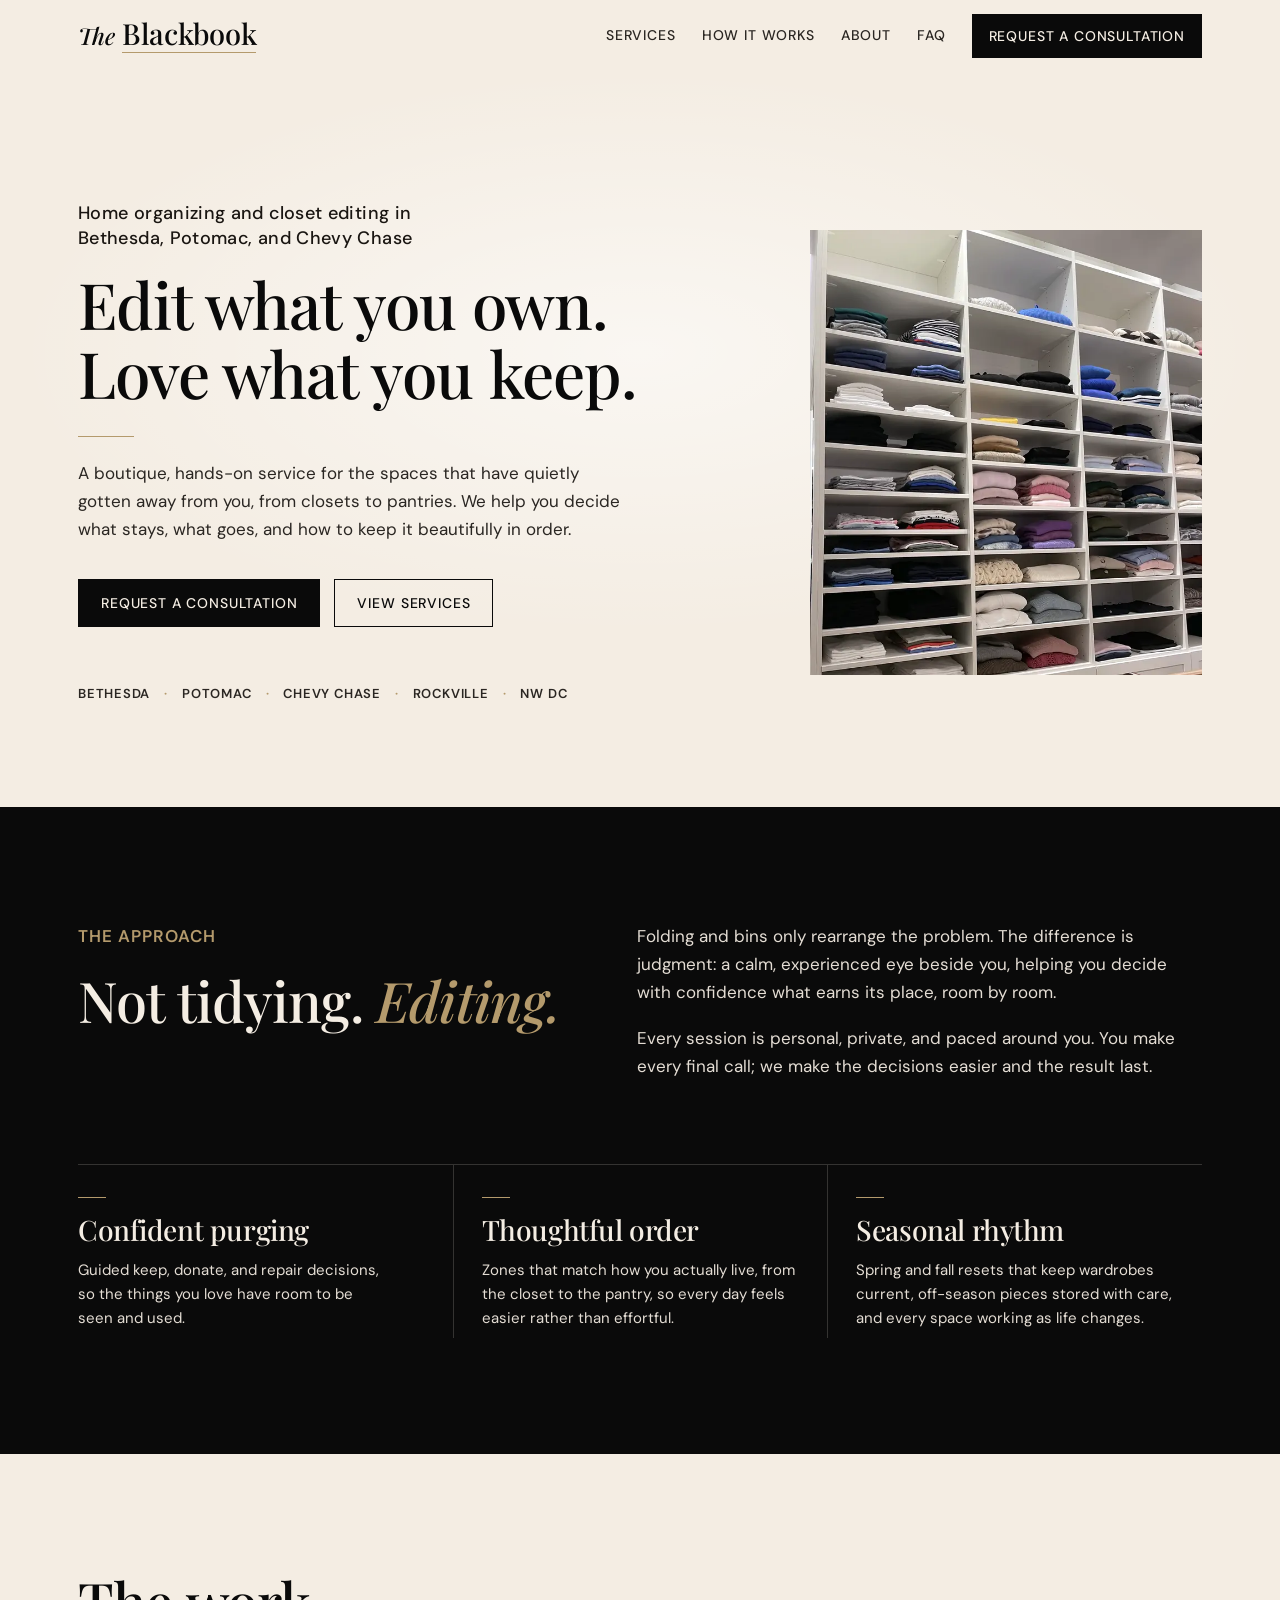
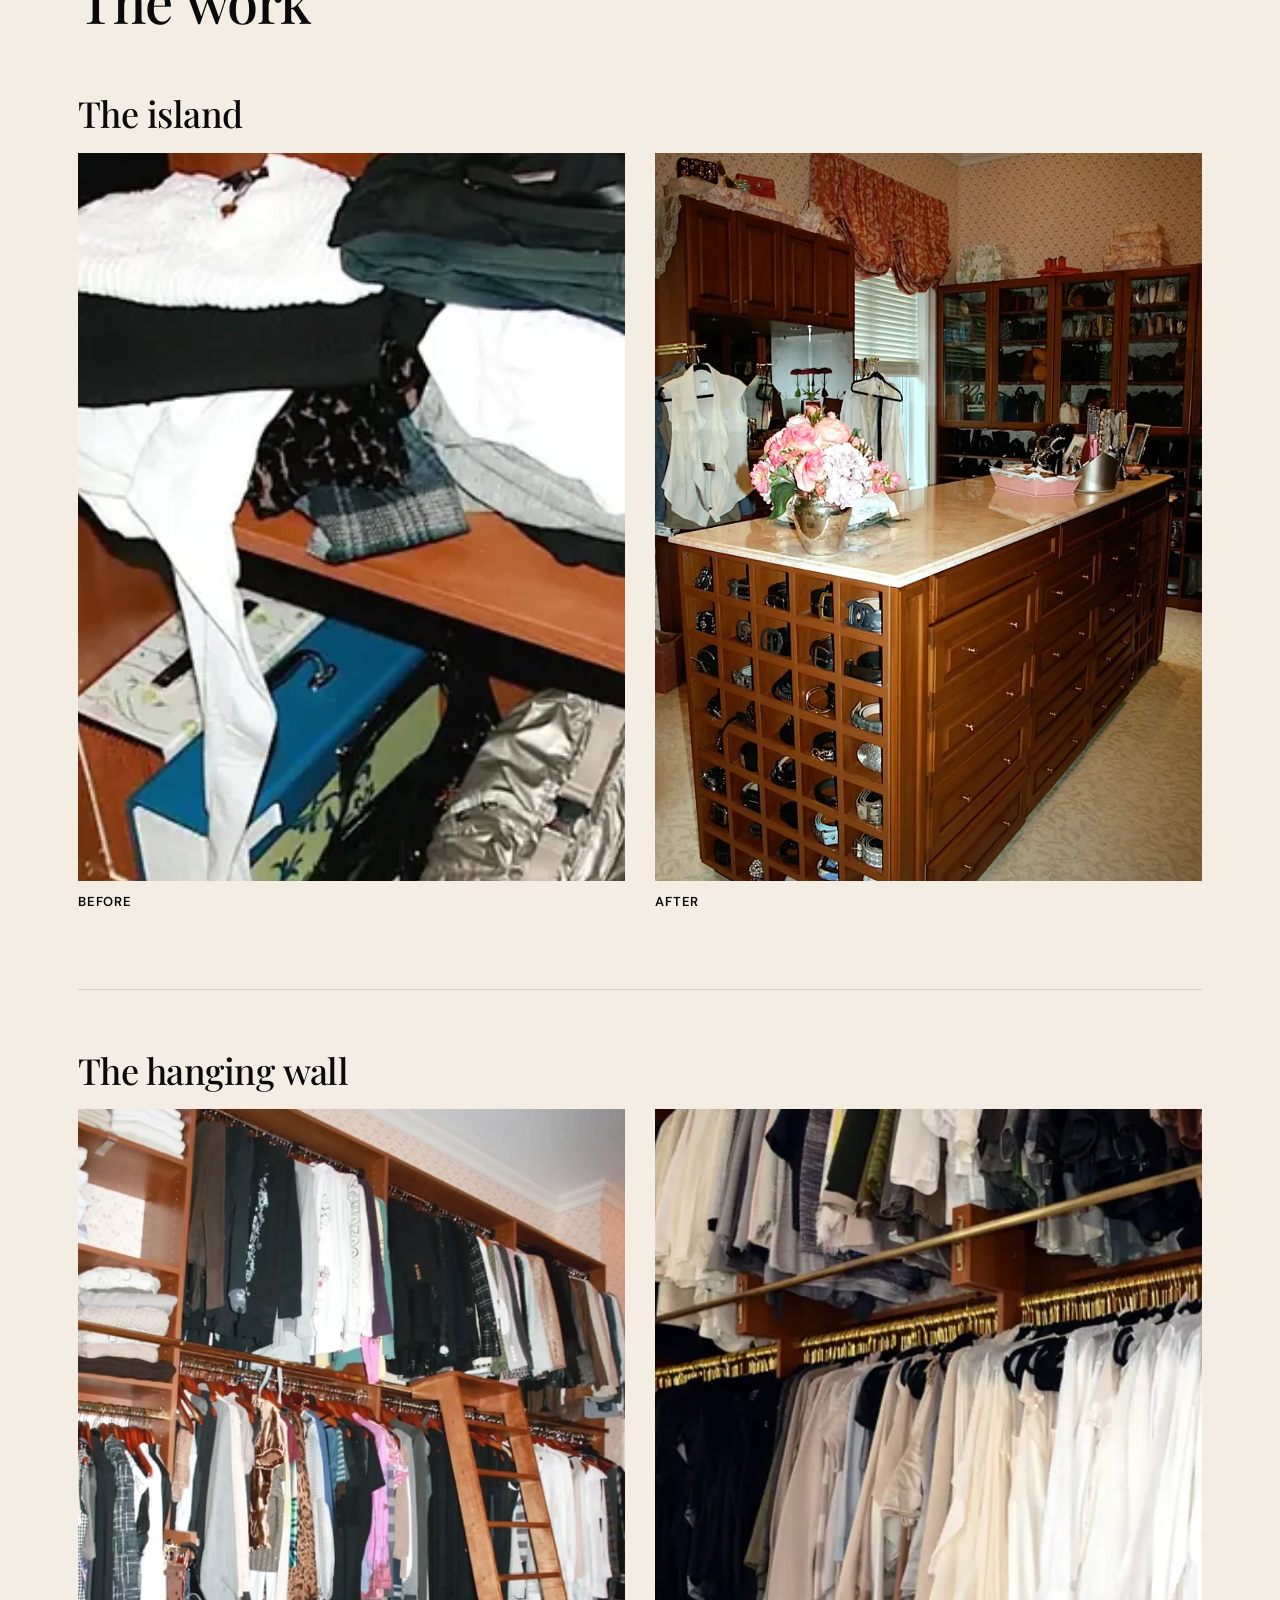
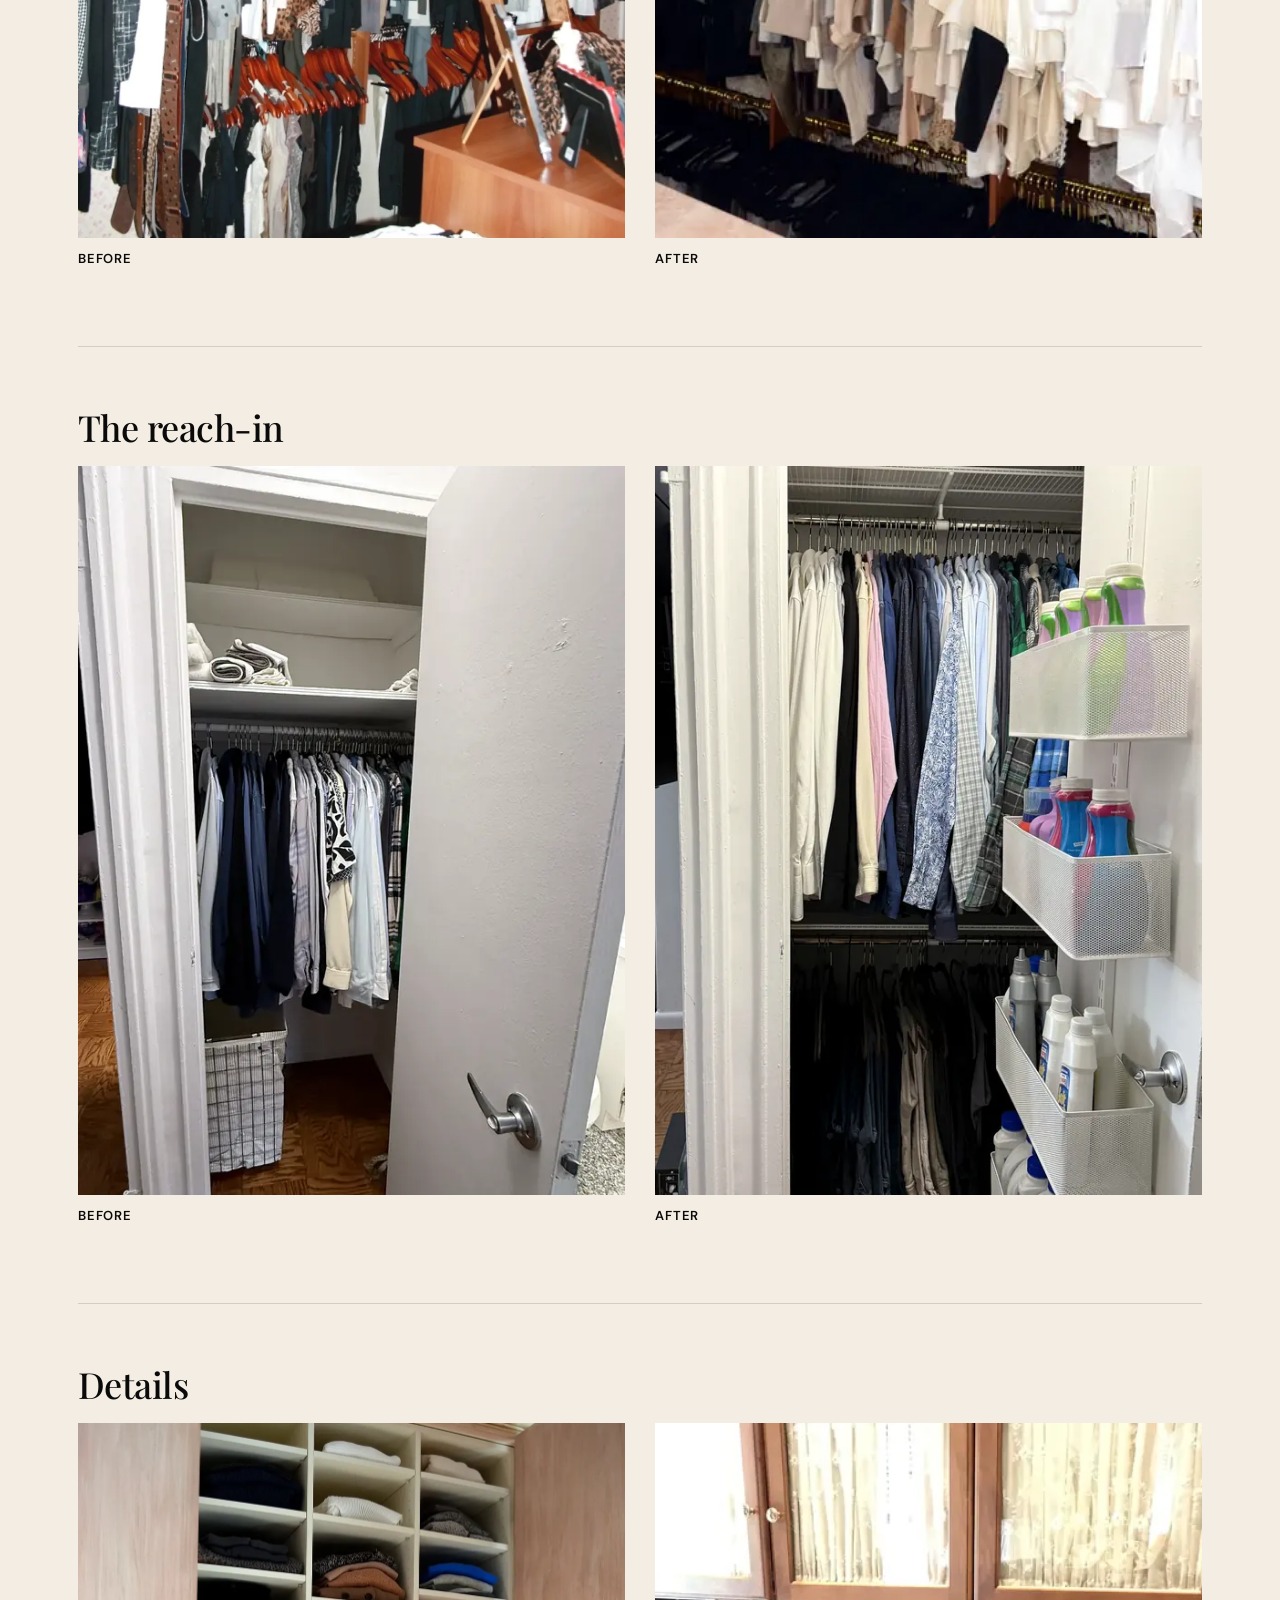
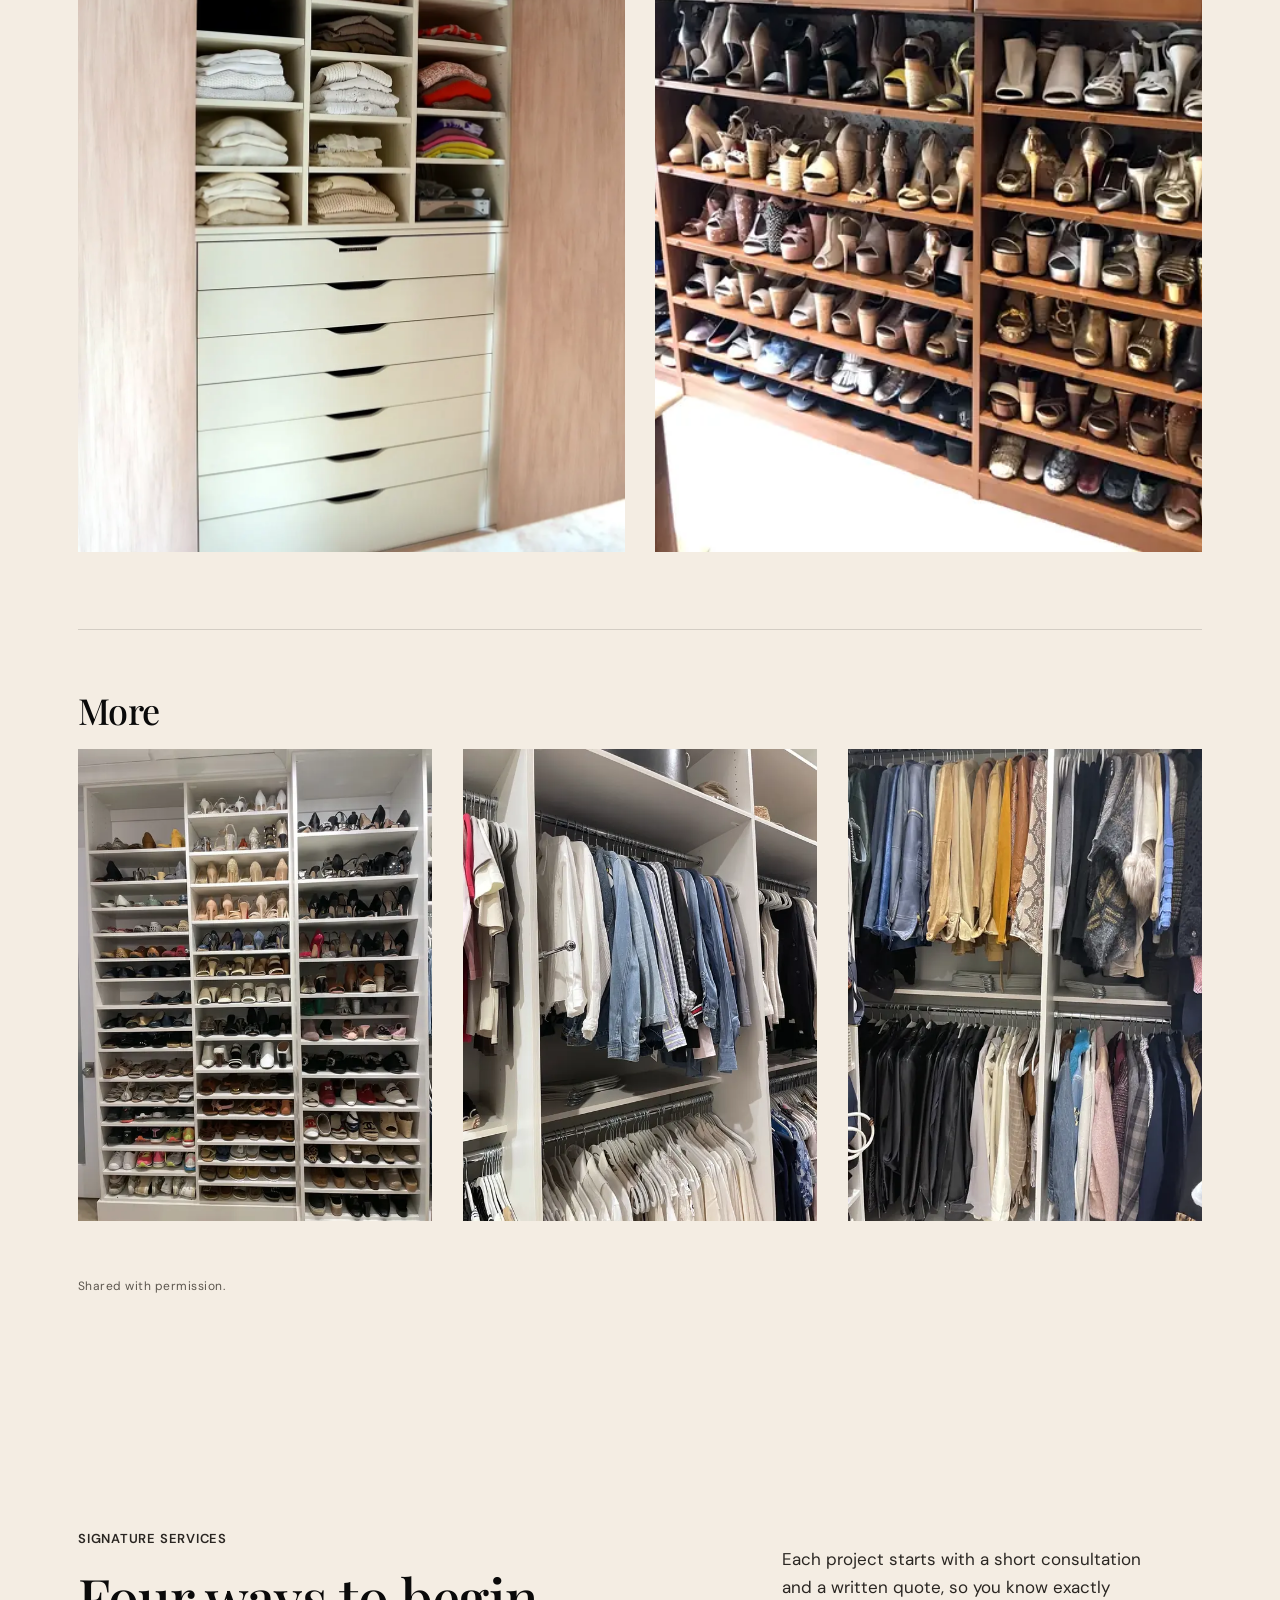
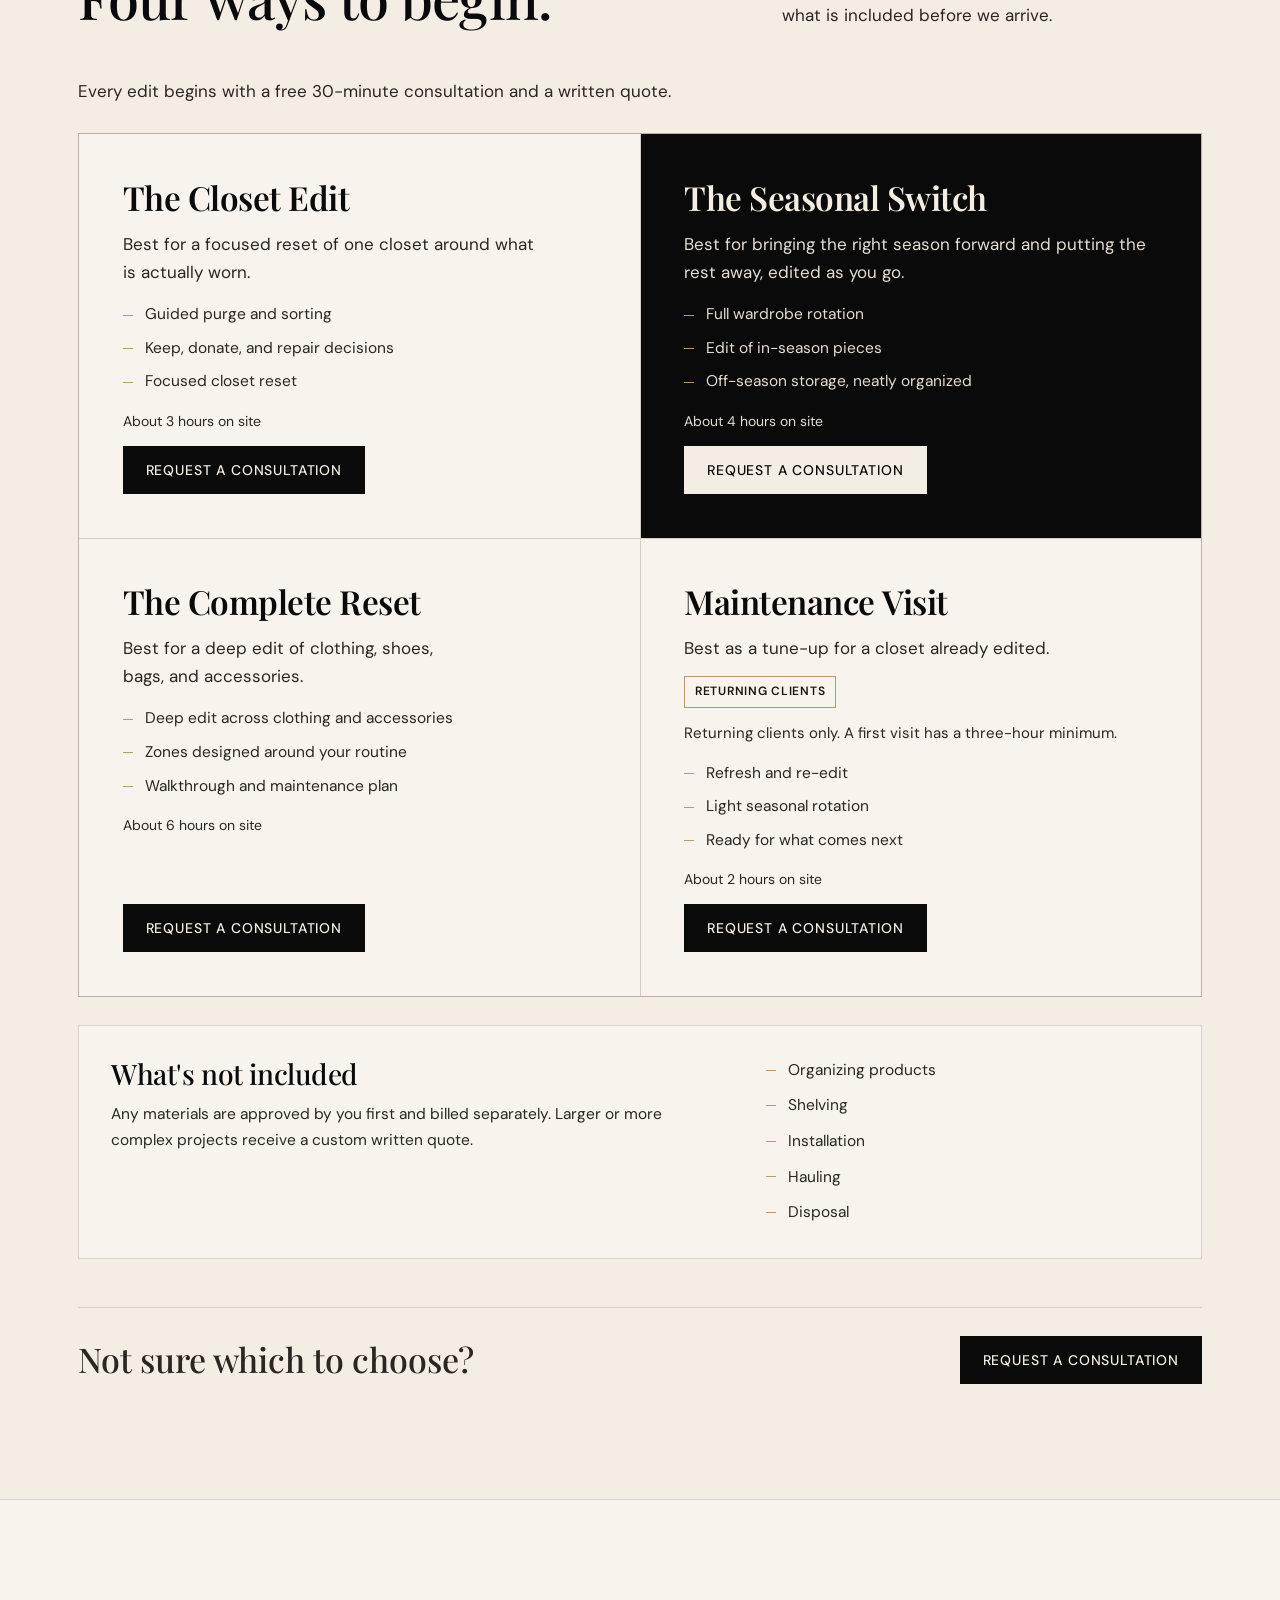
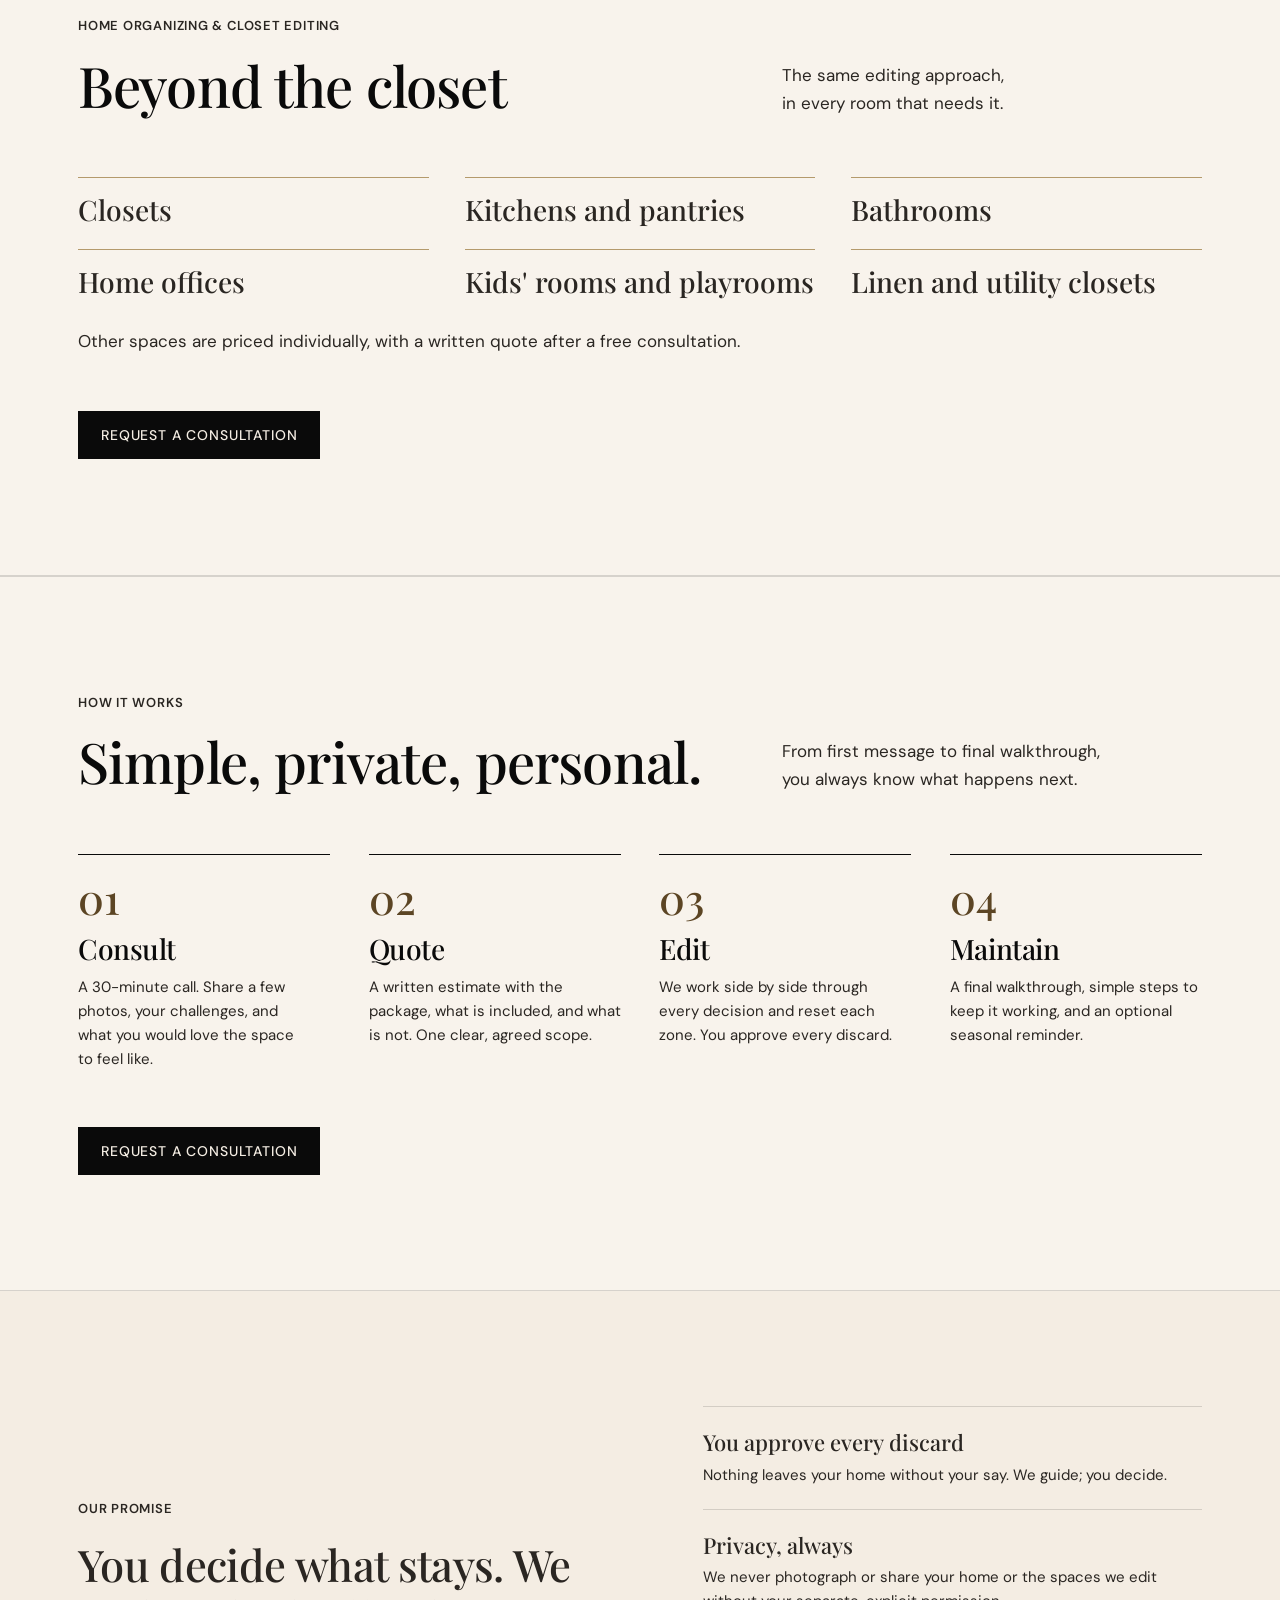
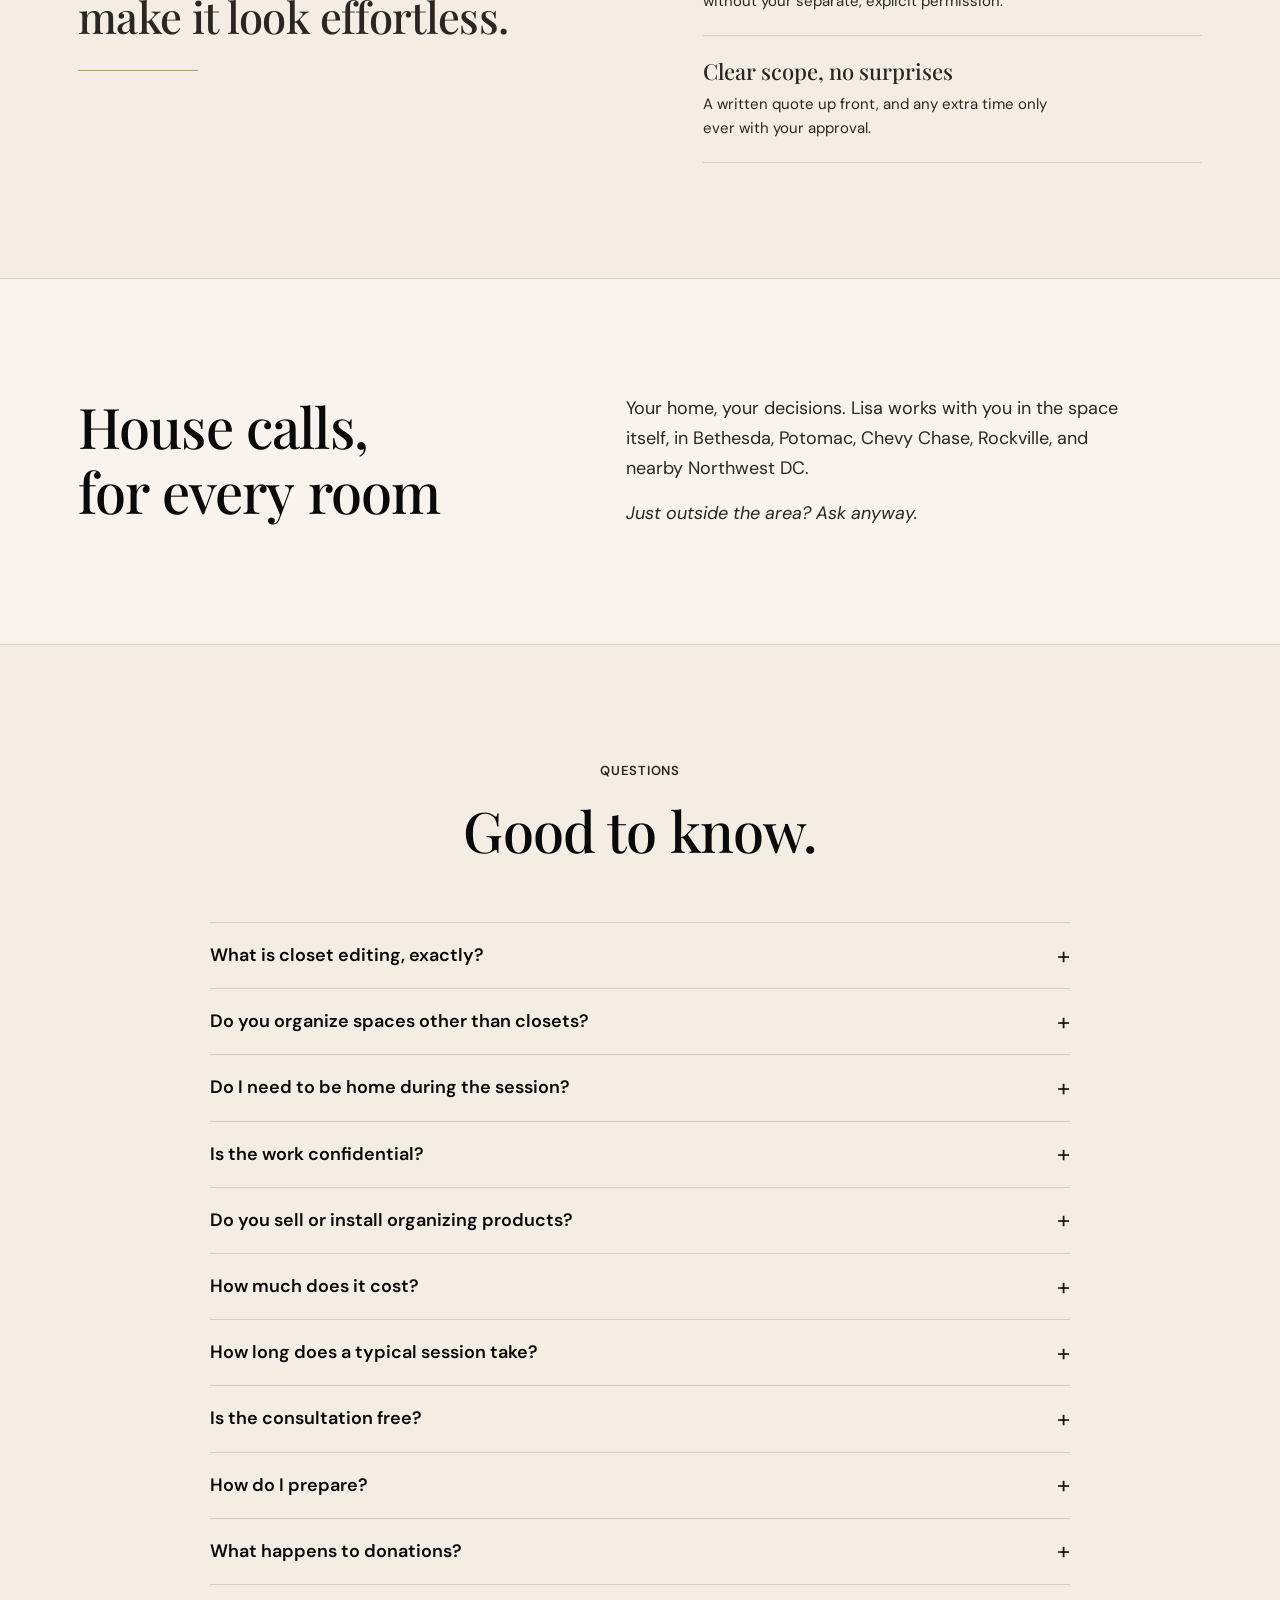
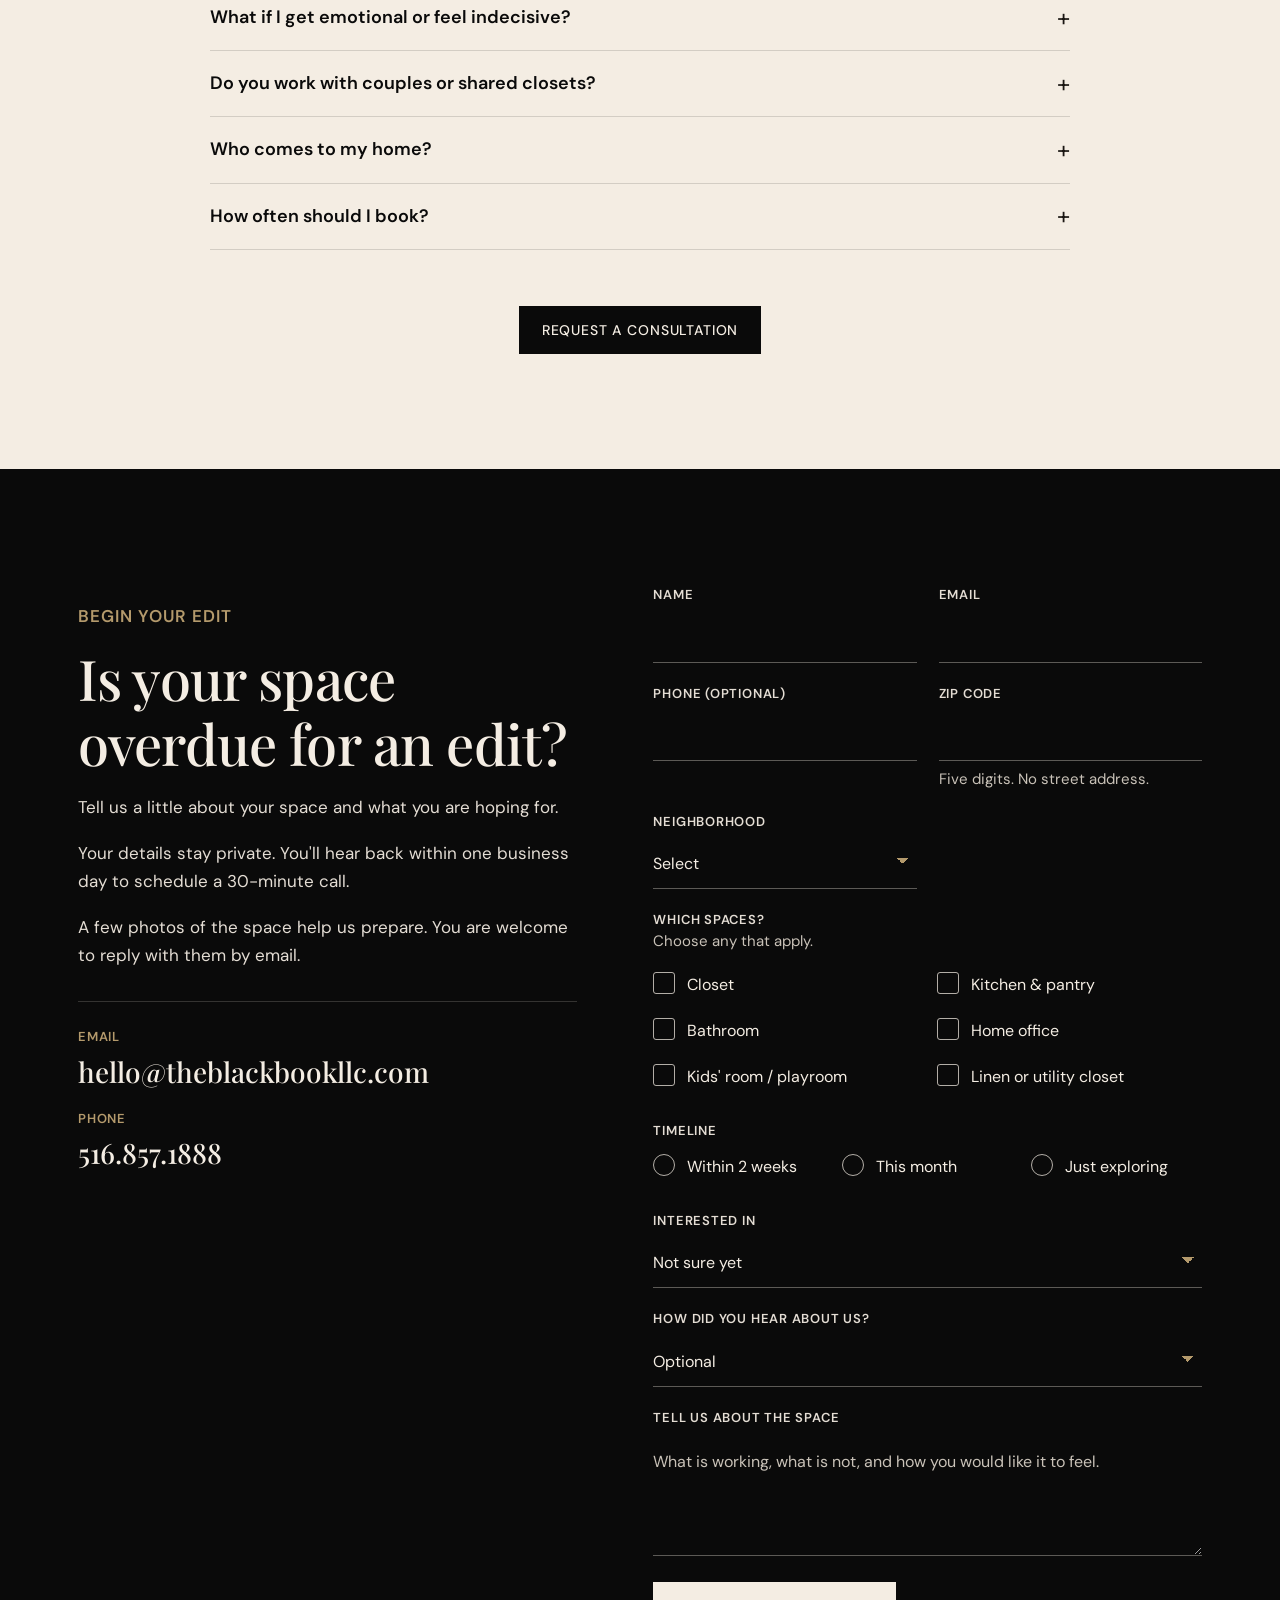
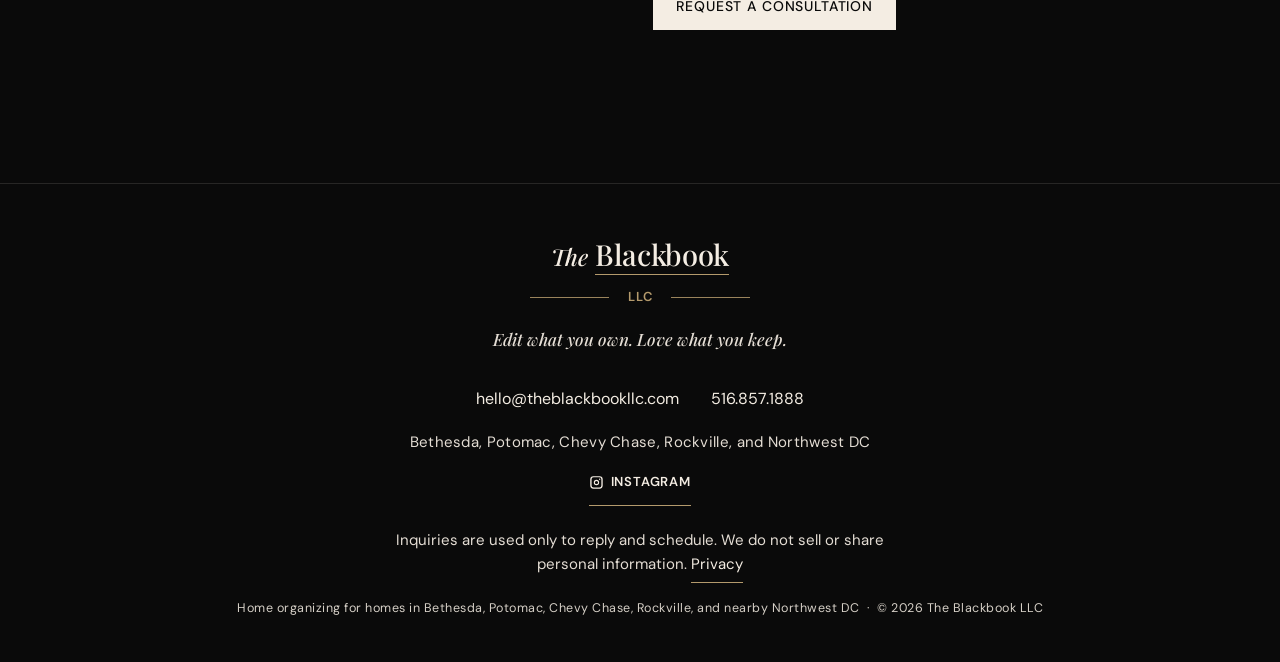
==== commit 6964d6d6: "Add ZIP, spaces, and timeline to consultation inquiries. Co-authored-by: alixjurick-rgb <alixjurick-" ====
--- a/index.html
+++ b/index.html
@@ -21,7 +21,7 @@
 <link rel="icon" type="image/png" sizes="32x32" href="/favicon-32.png">
 <link rel="apple-touch-icon" href="/apple-touch-icon.png">
 <link rel="preload" as="image" href="assets/work/18-sweater-cubbies.webp?v=20261112" imagesrcset="assets/work/18-sweater-cubbies-800.webp?v=20261112 706w, assets/work/18-sweater-cubbies.webp?v=20261112 1413w" imagesizes="(max-width:860px) 92vw, 500px" fetchpriority="high">
-<link rel="stylesheet" href="/styles.css?v=20261115">
+<link rel="stylesheet" href="/styles.css?v=20261117">
 <script type="application/ld+json">
 {
   "@context": "https://schema.org",
@@ -314,7 +314,7 @@
         <div><p class="eyebrow">Signature&nbsp;services</p><h2>Four ways to&nbsp;begin.</h2></div>
         <p>Each project starts with a short consultation and a written quote, so you know exactly what is included before we&nbsp;arrive.</p>
       </div>
-      <p class="packages-note reveal">Every edit begins with a free 30-minute consultation and a written&nbsp;quote.</p>
+      <p class="packages-note reveal">Every edit begins with a free <span class="nowrap">30-minute</span> consultation and a written&nbsp;quote.</p>
       <div class="services">
         <article class="svc reveal">
           <h3>The Closet&nbsp;Edit</h3>
@@ -398,7 +398,7 @@
         <p>From first message to final walkthrough, you always know what happens&nbsp;next.</p>
       </div>
       <div class="steps">
-        <div class="step reveal"><div class="n">01</div><h3>Consult</h3><p>A 30-minute call. Share a few photos, your challenges, and what you would love the space to feel&nbsp;like.</p></div>
+        <div class="step reveal"><div class="n">01</div><h3>Consult</h3><p>A <span class="nowrap">30-minute</span> call. Share a few photos, your challenges, and what you would love the space to feel&nbsp;like.</p></div>
         <div class="step reveal"><div class="n">02</div><h3>Quote</h3><p>A written estimate with the package, what is included, and what is not. One clear, agreed&nbsp;scope.</p></div>
         <div class="step reveal"><div class="n">03</div><h3>Edit</h3><p>We work side by side through every decision and reset each zone. You approve every&nbsp;discard.</p></div>
         <div class="step reveal"><div class="n">04</div><h3>Maintain</h3><p>A final walkthrough, simple steps to keep it working, and an optional seasonal&nbsp;reminder.</p></div>
@@ -449,7 +449,7 @@
         <details><summary><h3>Do you sell or install organizing&nbsp;products?</h3></summary><p>No. Organizing products, shelving, installation, hauling, and disposal are not part of our packages. If something would genuinely help, we will suggest it, and any materials are approved by you first and billed&nbsp;separately.</p></details>
         <details><summary><h3>How much does it&nbsp;cost?</h3></summary><p>Packages start at $575 for The Closet Edit, $750 for The Seasonal Switch, $1,125 for The Complete Reset, and $375 for a Maintenance Visit (returning&nbsp;clients).</p><p>Every home is different, so your exact price comes in a written quote after your free&nbsp;consultation.</p><p>Larger spaces may need more time, and additional hours are $195 each, only with your&nbsp;approval.</p></details>
         <details><summary><h3>How long does a typical session&nbsp;take?</h3></summary><p>Most first visits are three, four, or six hours, depending on the package. A first visit has a three-hour&nbsp;minimum.</p></details>
-        <details><summary><h3>Is the consultation&nbsp;free?</h3></summary><p>Yes. It is a complimentary 30-minute call to learn about the space and prepare a written&nbsp;quote.</p></details>
+        <details><summary><h3>Is the consultation&nbsp;free?</h3></summary><p>Yes. It is a complimentary <span class="nowrap">30-minute</span> call to learn about the space and prepare a written&nbsp;quote.</p></details>
         <details><summary><h3>How do I&nbsp;prepare?</h3></summary><p>No need to tidy first. Be home for the session. Photos are helpful and can be sent by email after you request a&nbsp;consultation.</p></details>
         <details><summary><h3>What happens to&nbsp;donations?</h3></summary><p>You approve every item that leaves. You decide what is donated or kept. We do not name a specific&nbsp;charity.</p></details>
         <details><summary><h3>What if I get emotional or feel&nbsp;indecisive?</h3></summary><p>The session is paced around you. We guide; you make every final&nbsp;call.</p></details>
@@ -469,7 +469,7 @@
         <p class="eyebrow gold">Begin your&nbsp;edit</p>
         <h2>Is your space overdue for an&nbsp;edit?</h2>
         <p>Tell us a little about your space and what you are hoping&nbsp;for.</p>
-        <p class="reassure">Your details stay private. You'll hear back within one business day to schedule a 30-minute&nbsp;call.</p>
+        <p class="reassure">Your details stay private. You'll hear back within one business day to schedule a <span class="nowrap">30-minute</span>&nbsp;call.</p>
         <p>A few photos of the space help us prepare. You are welcome to reply with them by&nbsp;email.</p>
         <div class="direct">
           <a href="mailto:hello@theblackbookllc.com"><span class="eyebrow gold">Email</span><span class="value">hello@theblackbookllc.com</span></a>
@@ -477,17 +477,38 @@
         </div>
       </div>
       <div class="form-panel reveal">
-        <form class="form" id="consult-form" action="/api/consult" method="post" aria-label="Consultation request">
+        <form class="form" id="consult-form" action="/api/consult" method="post" novalidate aria-label="Consultation request">
           <div class="field"><label for="f-name">Name</label><input id="f-name" name="name" type="text" autocomplete="name" inputmode="text" required></div>
           <div class="field"><label for="f-email">Email</label><input id="f-email" name="email" type="email" autocomplete="email" inputmode="email" required></div>
-          <div class="field"><label for="f-phone">Phone (optional)</label><input id="f-phone" type="tel" autocomplete="tel" inputmode="tel"></div>
-          <div class="field"><label for="f-town">Neighborhood</label>
-            <select id="f-town"><option value="">Select</option><option>Bethesda</option><option>Potomac</option><option>Chevy Chase</option><option>Rockville</option><option>NW DC</option><option>Elsewhere nearby</option></select></div>
+          <div class="field"><label for="f-phone">Phone (optional)</label><input id="f-phone" name="phone" type="tel" autocomplete="tel" inputmode="tel"></div>
+          <div class="field"><label for="f-zip">ZIP code</label><input id="f-zip" name="zip" type="text" inputmode="numeric" pattern="[0-9]{5}" maxlength="5" autocomplete="postal-code" required aria-describedby="zip-hint"><p class="field-hint" id="zip-hint">Five digits. No street&nbsp;address.</p></div>
+          <div class="field alone"><label for="f-town">Neighborhood</label>
+            <select id="f-town" name="neighborhood"><option value="">Select</option><option>Bethesda</option><option>Potomac</option><option>Chevy Chase</option><option>Rockville</option><option>NW DC</option><option>Elsewhere nearby</option></select></div>
+          <fieldset class="field full choices" id="spaces-field" aria-required="true">
+            <legend>Which spaces?</legend>
+            <p class="field-hint" id="spaces-hint">Choose any that&nbsp;apply.</p>
+            <div class="choice-grid">
+              <label class="choice"><input type="checkbox" name="spaces" value="Closet"><span>Closet</span></label>
+              <label class="choice"><input type="checkbox" name="spaces" value="Kitchen &amp; pantry"><span>Kitchen &amp;&nbsp;pantry</span></label>
+              <label class="choice"><input type="checkbox" name="spaces" value="Bathroom"><span>Bathroom</span></label>
+              <label class="choice"><input type="checkbox" name="spaces" value="Home office"><span>Home&nbsp;office</span></label>
+              <label class="choice"><input type="checkbox" name="spaces" value="Kids' room / playroom"><span>Kids' room /&nbsp;playroom</span></label>
+              <label class="choice"><input type="checkbox" name="spaces" value="Linen or utility closet"><span>Linen or utility&nbsp;closet</span></label>
+            </div>
+          </fieldset>
+          <fieldset class="field full choices" id="timeline-field" aria-required="true">
+            <legend>Timeline</legend>
+            <div class="choice-row">
+              <label class="choice"><input type="radio" name="timeline" value="Within 2 weeks"><span>Within 2&nbsp;weeks</span></label>
+              <label class="choice"><input type="radio" name="timeline" value="This month"><span>This&nbsp;month</span></label>
+              <label class="choice"><input type="radio" name="timeline" value="Just exploring"><span>Just&nbsp;exploring</span></label>
+            </div>
+          </fieldset>
           <div class="field full"><label for="f-svc">Interested in</label>
-            <select id="f-svc"><option value="">Not sure yet</option><option>The Closet Edit</option><option>The Seasonal Switch</option><option>The Complete Reset</option><option>Maintenance Visit</option><option>Another space in my home</option></select></div>
-          <div class="field full"><label for="f-hear">How did you hear about us? (optional)</label>
-            <select id="f-hear"><option value="">Optional</option><option>Google search</option><option>Google Maps</option><option>Instagram</option><option>Nextdoor</option><option>A friend or client</option><option>Other</option></select></div>
-          <div class="field full"><label for="f-msg">Tell us about the space</label><textarea id="f-msg" placeholder="What is working, what is not, and how you would like it to feel."></textarea></div>
+            <select id="f-svc" name="service"><option value="">Not sure yet</option><option>The Closet Edit</option><option>The Seasonal Switch</option><option>The Complete Reset</option><option>Maintenance Visit</option><option>Another space in my home</option></select></div>
+          <div class="field full"><label for="f-hear">How did you hear about&nbsp;us?</label>
+            <select id="f-hear" name="heard"><option value="">Optional</option><option>Instagram</option><option>Google</option><option>Friend or referral</option><option>Event or auction</option><option>Other</option></select></div>
+          <div class="field full"><label for="f-msg">Tell us about the space</label><textarea id="f-msg" name="message" placeholder="What is working, what is not, and how you would like it to feel."></textarea></div>
           <div class="hp" aria-hidden="true"><label for="bbl-hp">Leave this field blank</label><input id="bbl-hp" name="bbl_hp" type="text" tabindex="-1" autocomplete="off"></div>
           <div class="actions"><button class="btn light" type="submit" id="send">Request a consultation</button></div>
           <p id="form-status" role="status" aria-live="polite"></p>
@@ -518,6 +539,6 @@
   <a class="btn" href="#contact">Request a consultation</a>
 </div>
 
-<script src="/site.js?v=20261113"></script>
+<script src="/site.js?v=20261117"></script>
 </body>
 </html>
--- a/styles.css
+++ b/styles.css
@@ -39,6 +39,7 @@
 h2{font-size:var(--type-h2)}
 h3{font-size:var(--type-h3)}
 p,li,blockquote,figcaption,details p{text-wrap:pretty}
+.nowrap{white-space:nowrap}
 .eyebrow,.lede,.head p,.quote,.hero-title,.note,.beyond-note,.decide p,.packages-note,.svc h3{text-wrap:balance}
 em{font-family:var(--serif);font-style:italic}
 .rule{display:flex;align-items:center;gap:18px;color:var(--gold)}
@@ -256,6 +257,27 @@
 .field select option{color:var(--black);background:var(--ivory)}
 .field textarea{min-height:120px;resize:vertical;padding-top:14px}
 .field input:focus,.field select:focus,.field textarea:focus{border-bottom-color:var(--gold)}
+.field-hint{font-family:var(--sans);font-weight:400;font-size:15px;line-height:1.45;letter-spacing:0;text-transform:none;color:#C9C2B8;margin:0}
+.field.alone{grid-column:1 / -1}
+.choices{border:0;margin:0;padding:0}
+.choices legend{font-family:var(--sans);font-size:var(--type-label);font-weight:600;letter-spacing:var(--track-label);text-transform:uppercase;color:#E4DDD4;padding:0;margin:0}
+.choice-grid,.choice-row{display:grid;gap:2px 18px;margin-top:4px}
+.choice-grid{grid-template-columns:1fr 1fr}
+.choice-row{grid-template-columns:repeat(3,minmax(0,1fr))}
+.field .choice{display:flex;flex-direction:row;align-items:flex-start;gap:12px;min-height:44px;padding:8px 0;font-family:var(--sans);font-size:16px;font-weight:400;line-height:1.4;letter-spacing:0;text-transform:none;color:var(--ivory);cursor:pointer}
+.field .choice span{padding-top:2px}
+.field .choice input{appearance:none;-webkit-appearance:none;width:22px;height:22px;min-width:22px;min-height:22px;margin:0;padding:0;flex:none;border:1.5px solid rgba(244,237,227,.72);border-radius:3px;background:transparent;display:inline-grid;place-items:center}
+.field .choice input[type="radio"]{border-radius:50%}
+.field .choice input:checked{border-color:var(--gold);background-color:transparent;background-image:url("data:image/svg+xml,%3Csvg xmlns='http://www.w3.org/2000/svg' viewBox='0 0 22 22'%3E%3Cpath d='M5 11.2l3.4 3.4L17 7.2' fill='none' stroke='%23B49A6C' stroke-width='2' stroke-linecap='round' stroke-linejoin='round'/%3E%3C/svg%3E");background-size:22px 22px;background-position:center;background-repeat:no-repeat}
+.field .choice input[type="radio"]:checked{background-image:none;box-shadow:inset 0 0 0 5px #0A0A0A, inset 0 0 0 11px #B49A6C}
+.field.is-invalid > input,.field.is-invalid > select,.field.is-invalid > textarea,.choices.is-invalid legend{border-bottom-color:var(--gold)}
+.choices.is-invalid legend{color:var(--gold)}
+@media (min-width:861px){
+  .field.alone{max-width:calc((100% - 22px) / 2)}
+}
+@media (max-width:640px){
+  .choice-grid,.choice-row{grid-template-columns:1fr}
+}
 .form .actions{grid-column:1/-1;display:flex;flex-wrap:wrap;gap:18px;align-items:center;margin-top:6px}
 .form .actions .btn{min-height:48px}
 .hp{position:absolute;width:1px;height:1px;margin:0;padding:0;overflow:hidden;clip:rect(0,0,0,0);clip-path:inset(50%);white-space:nowrap;border:0}
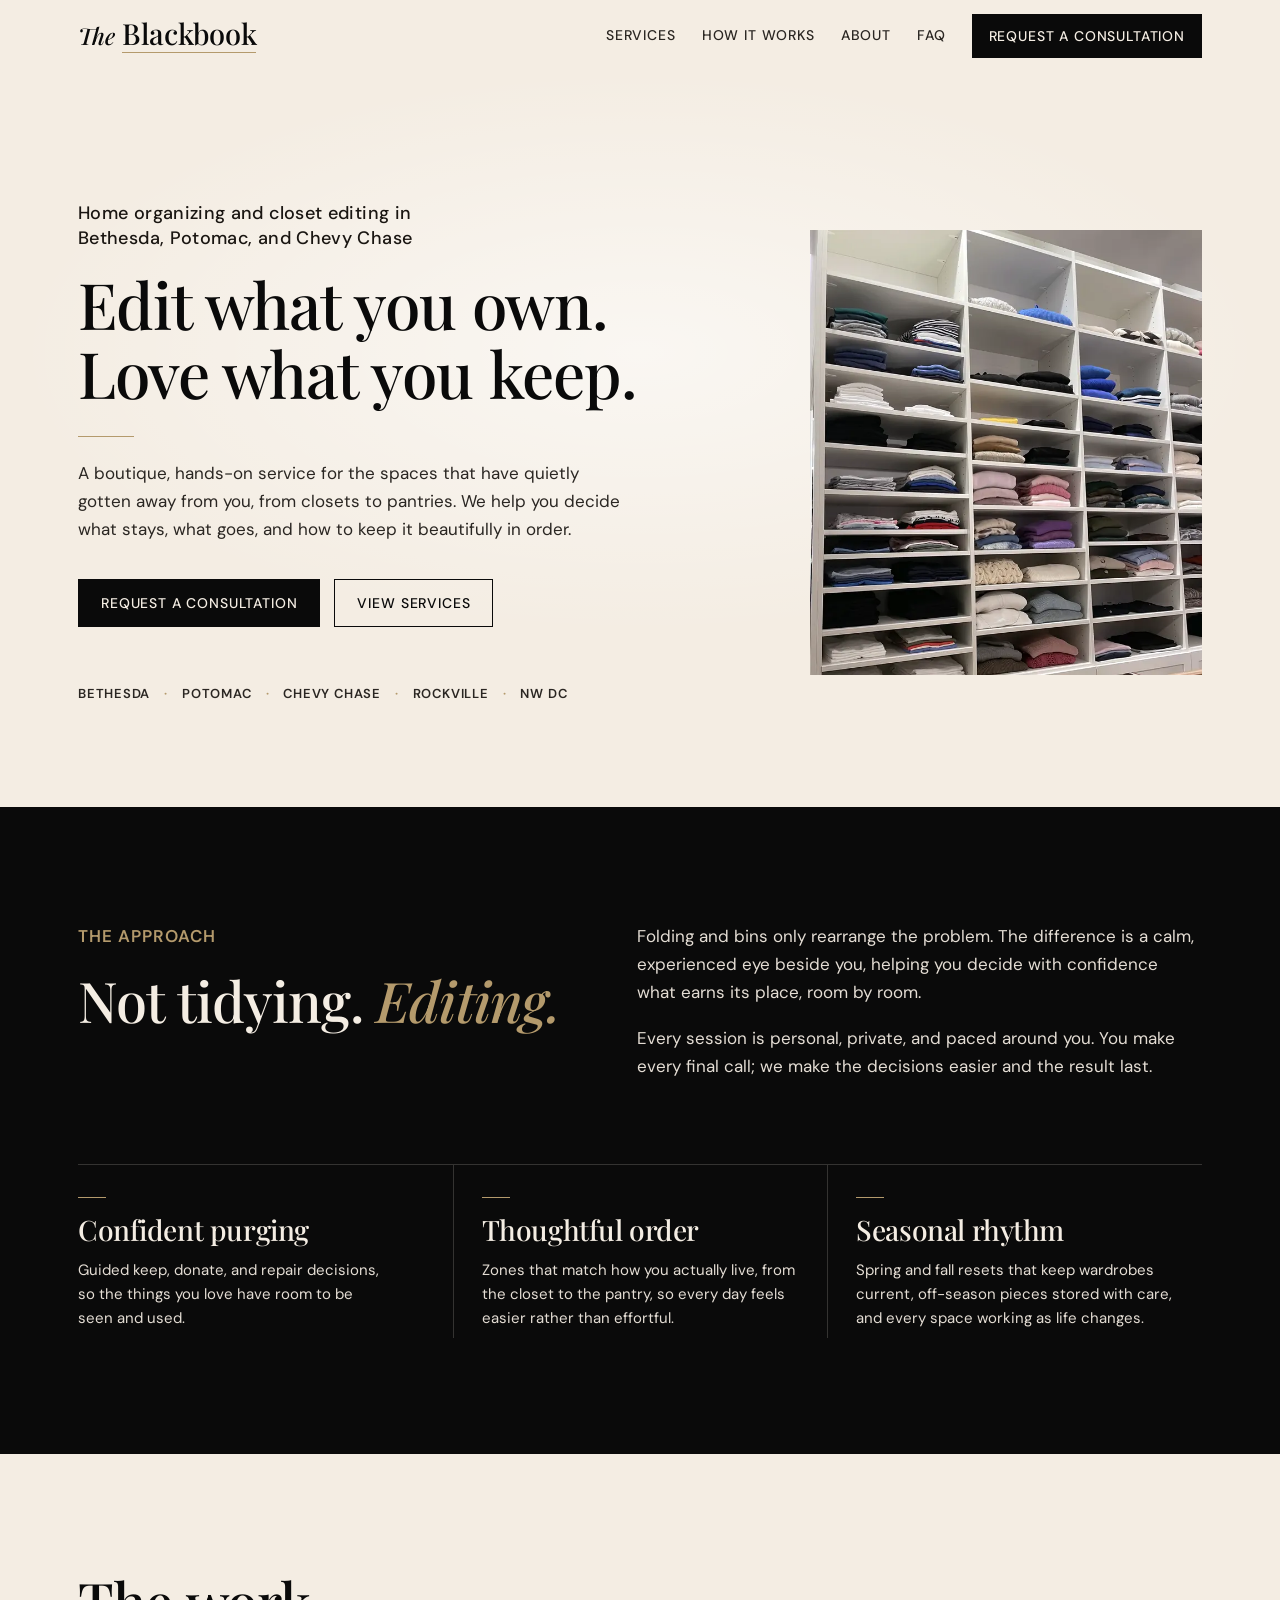
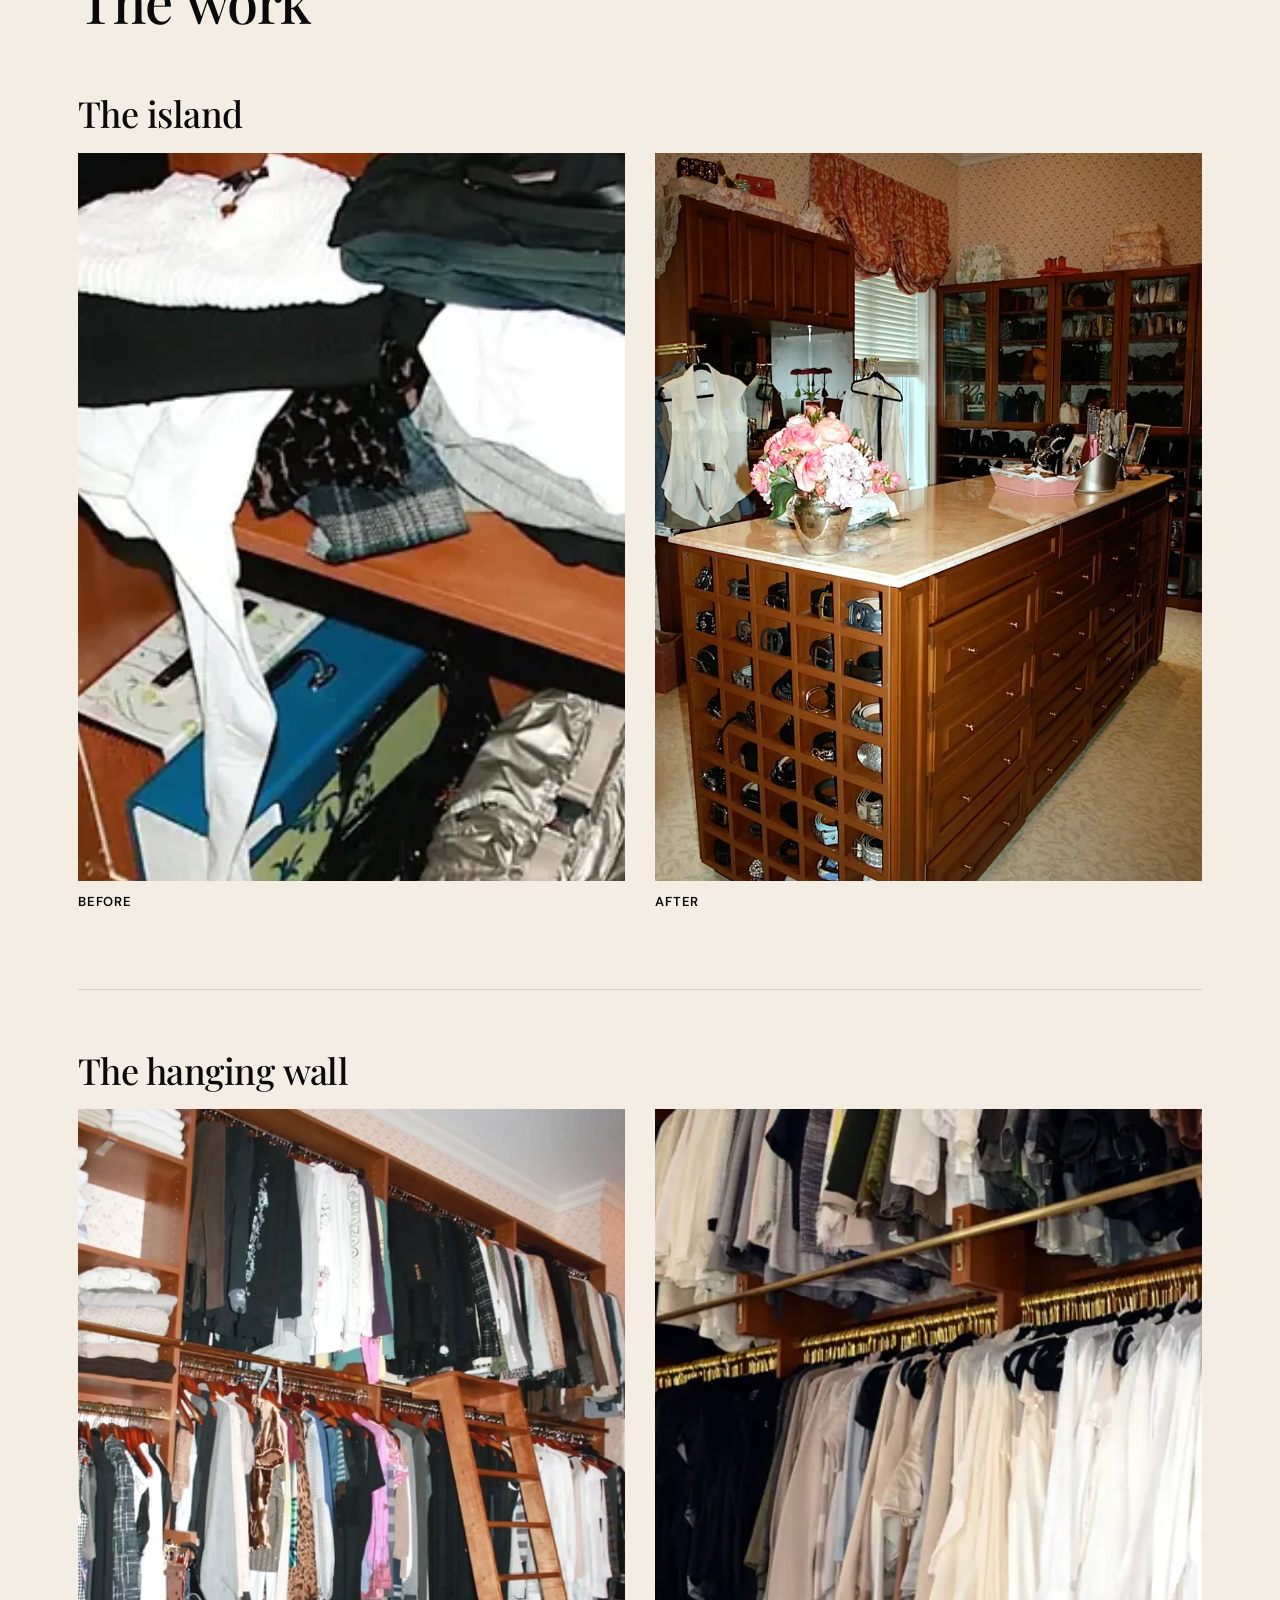
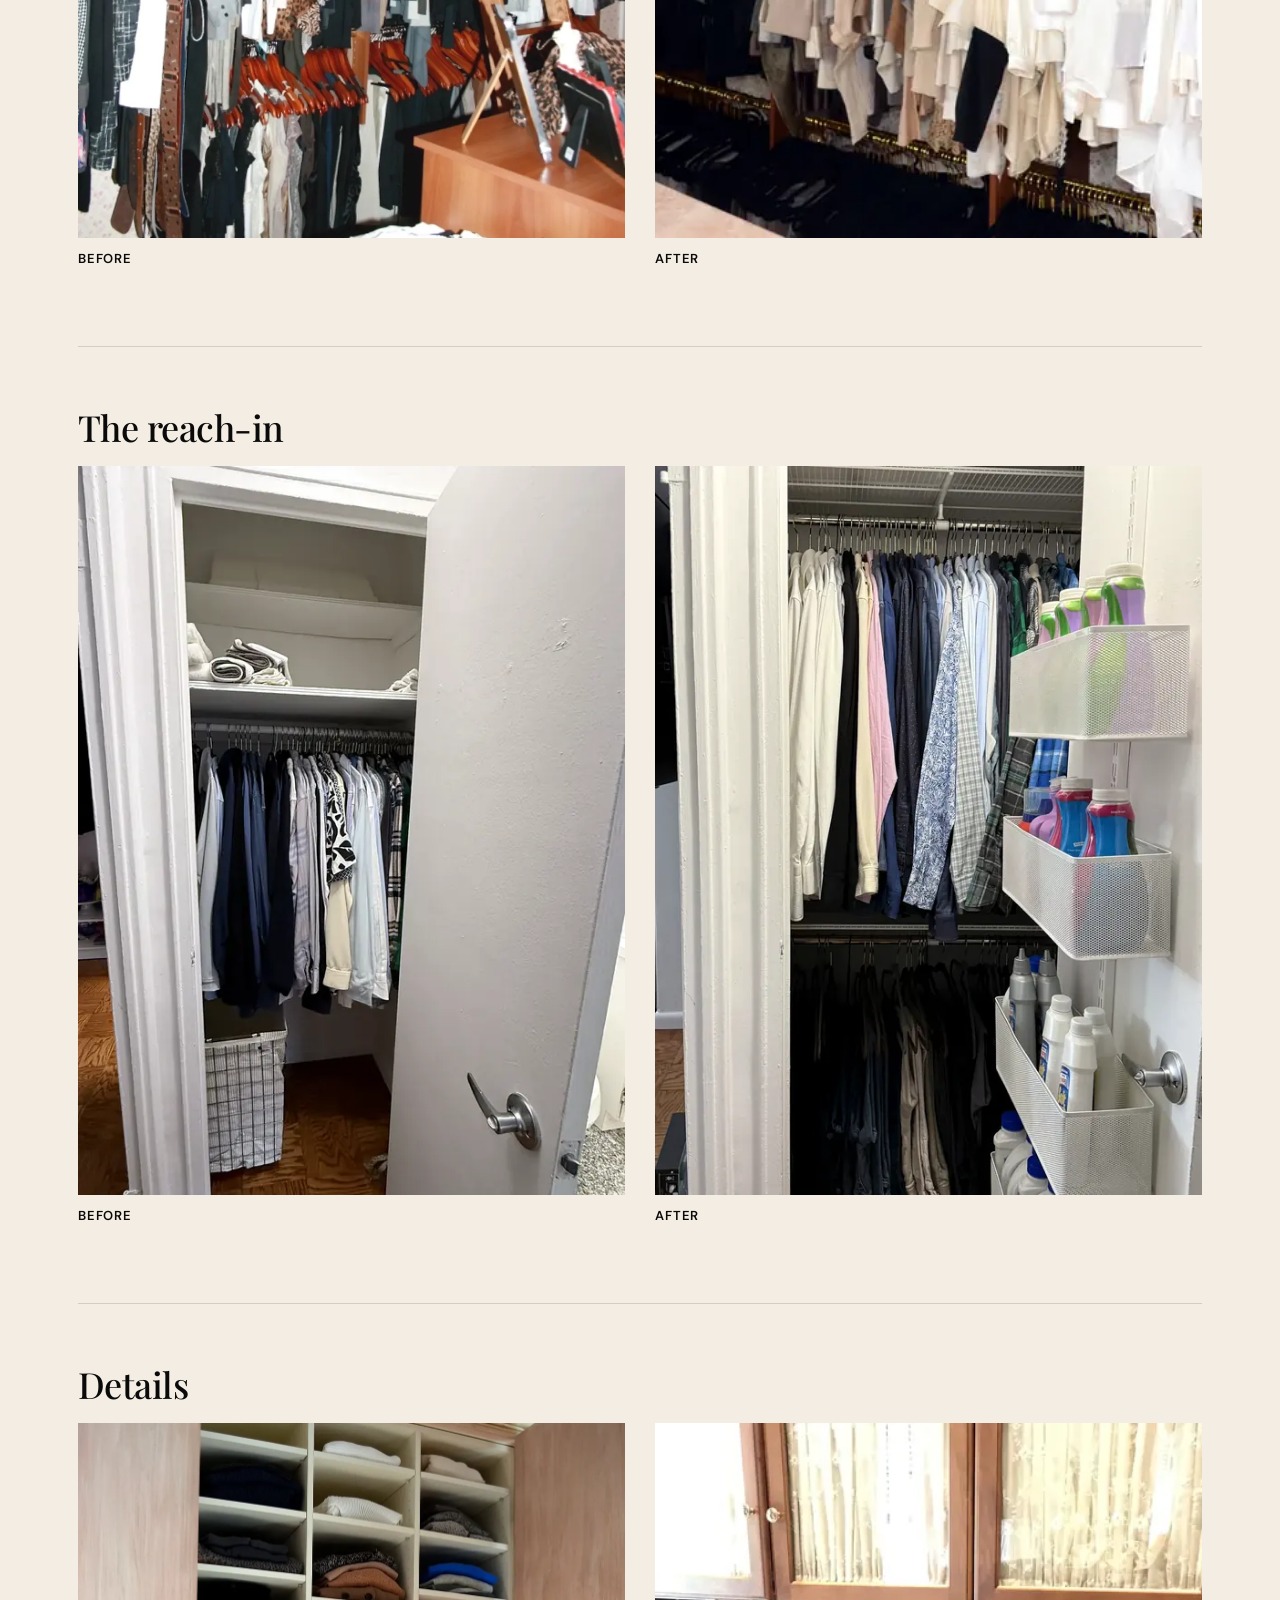
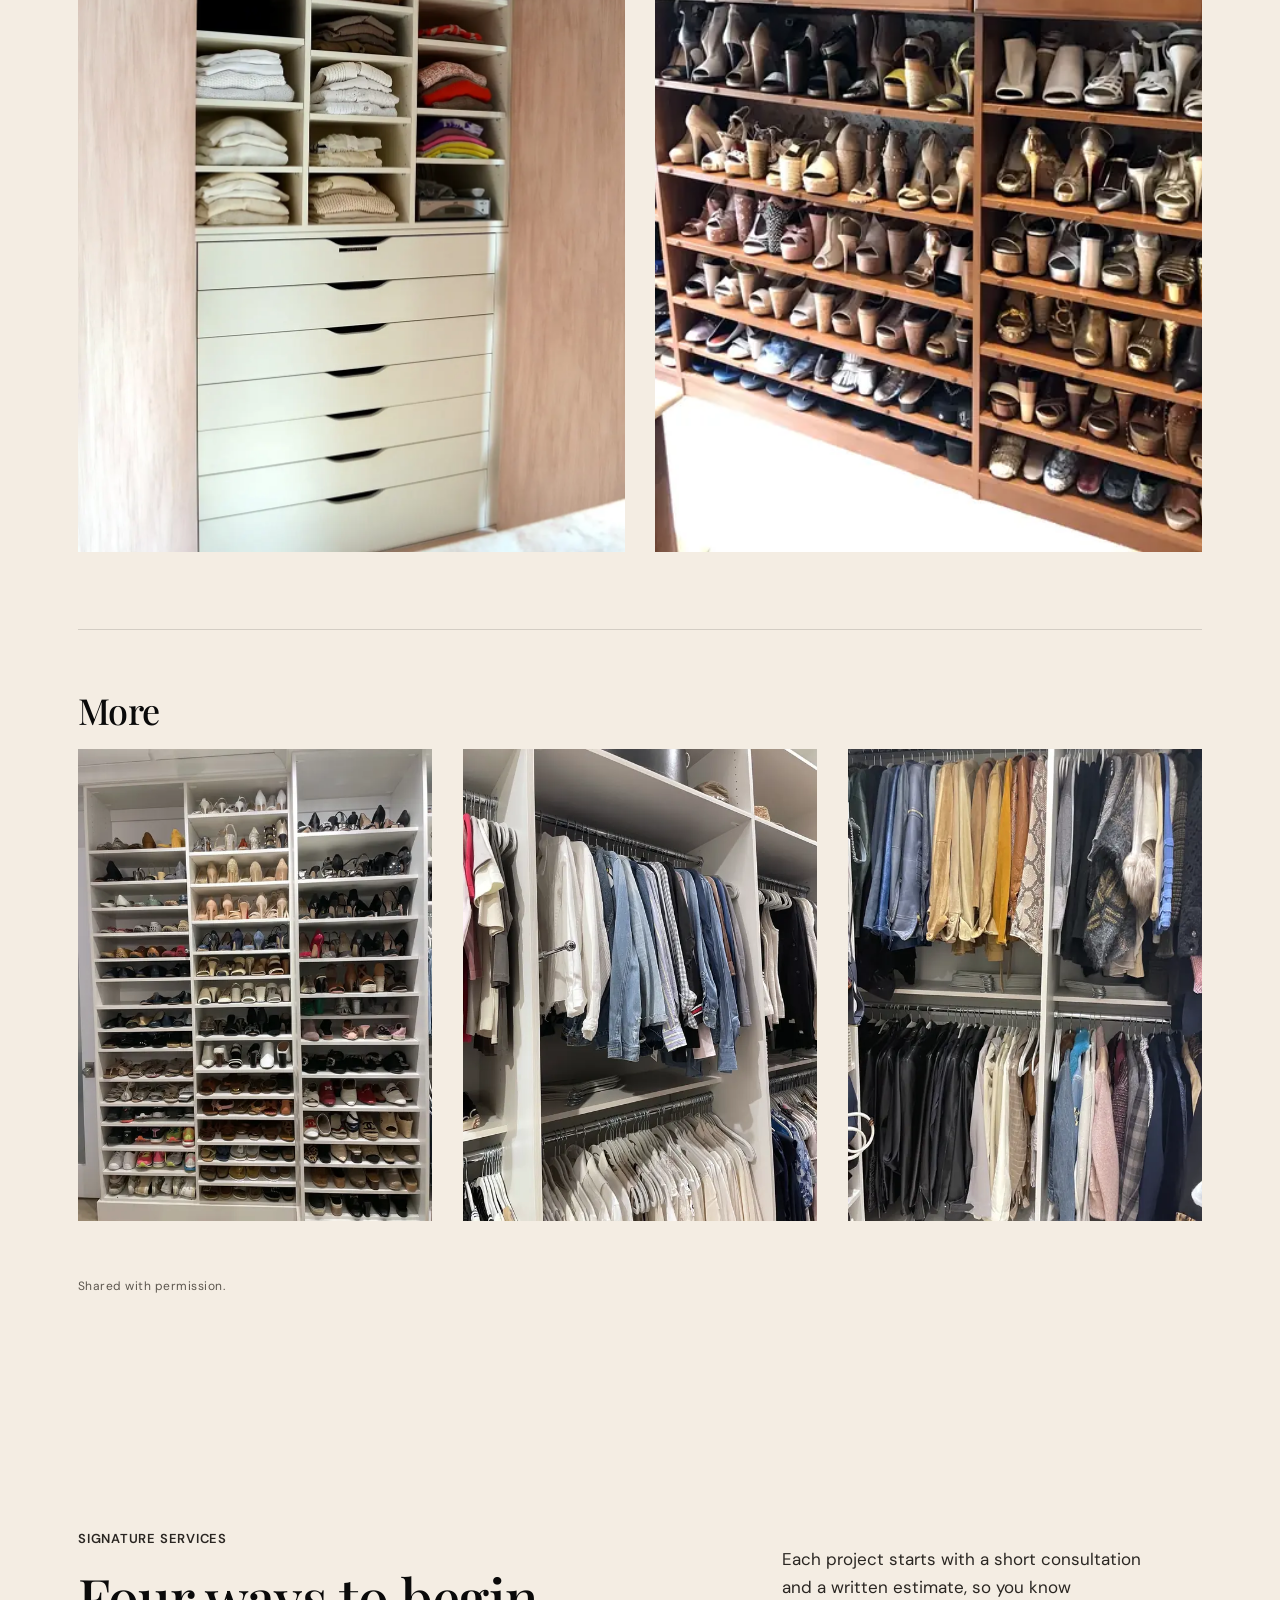
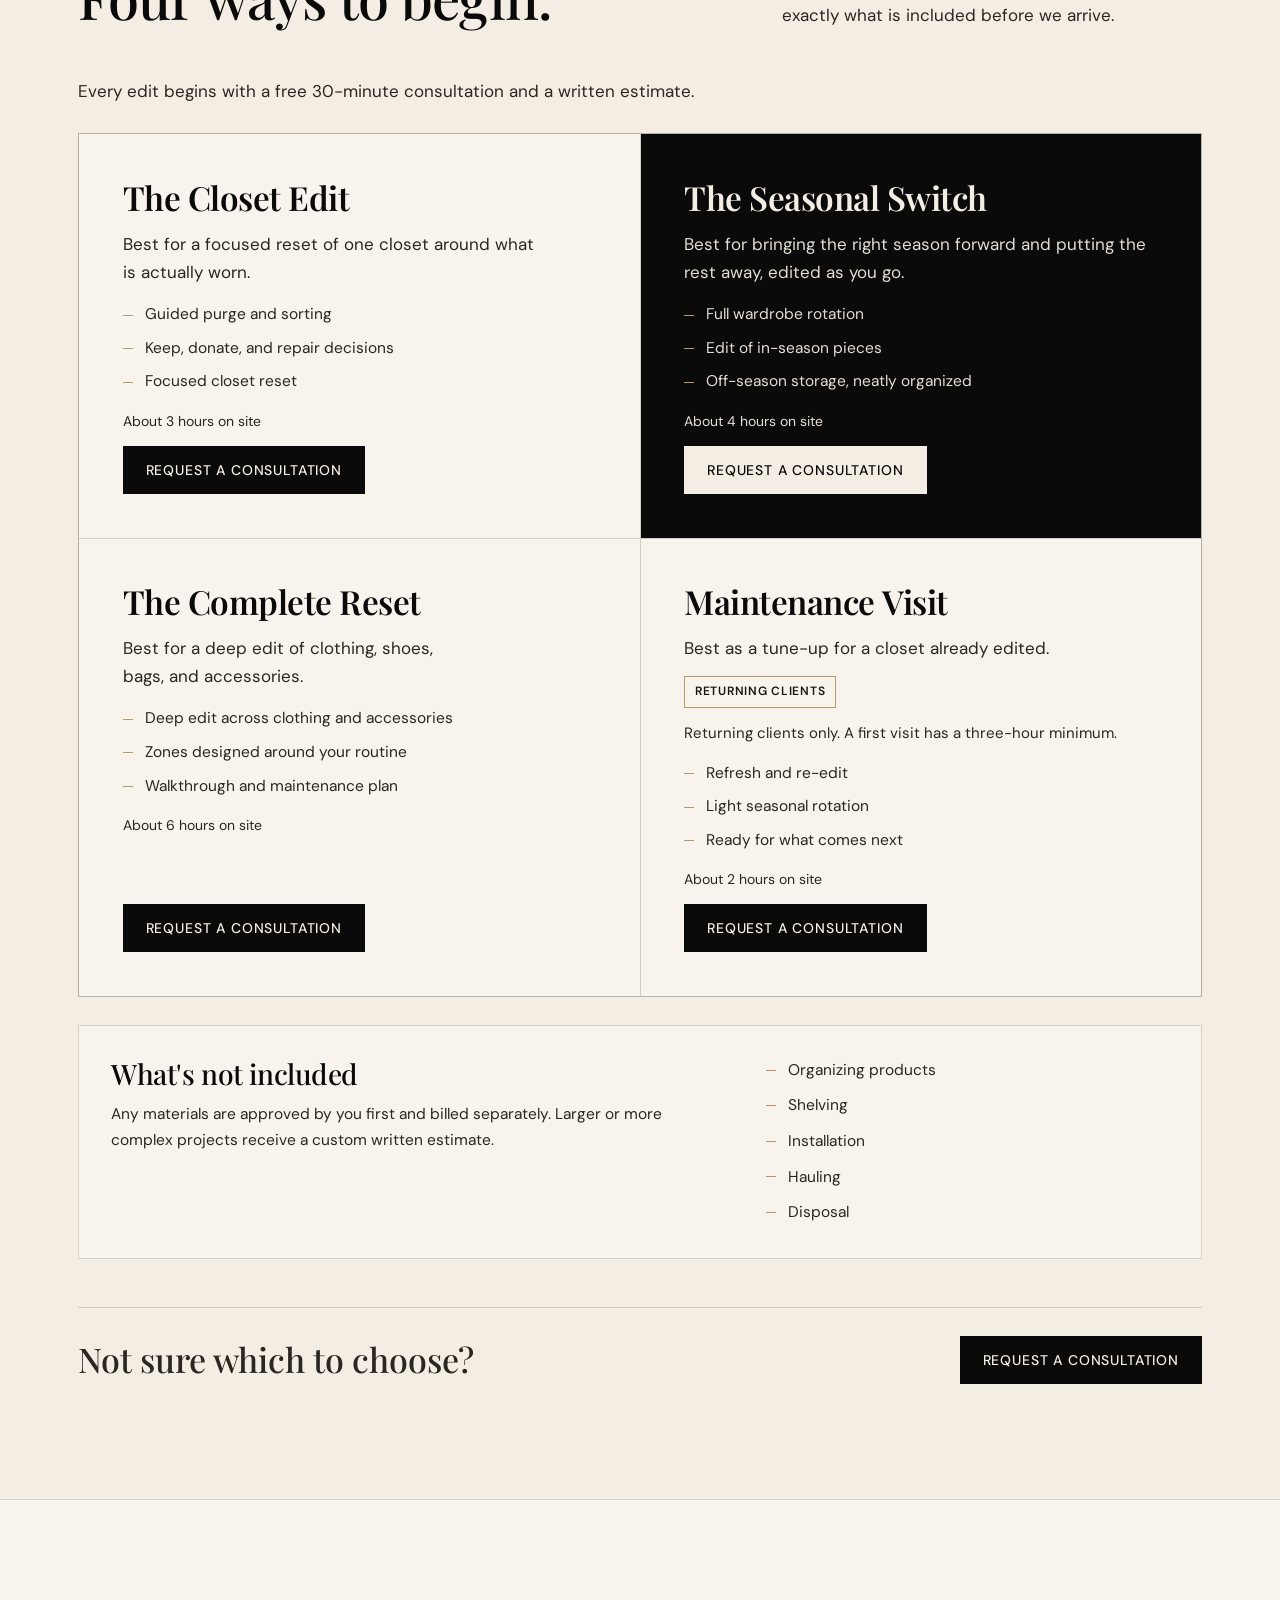
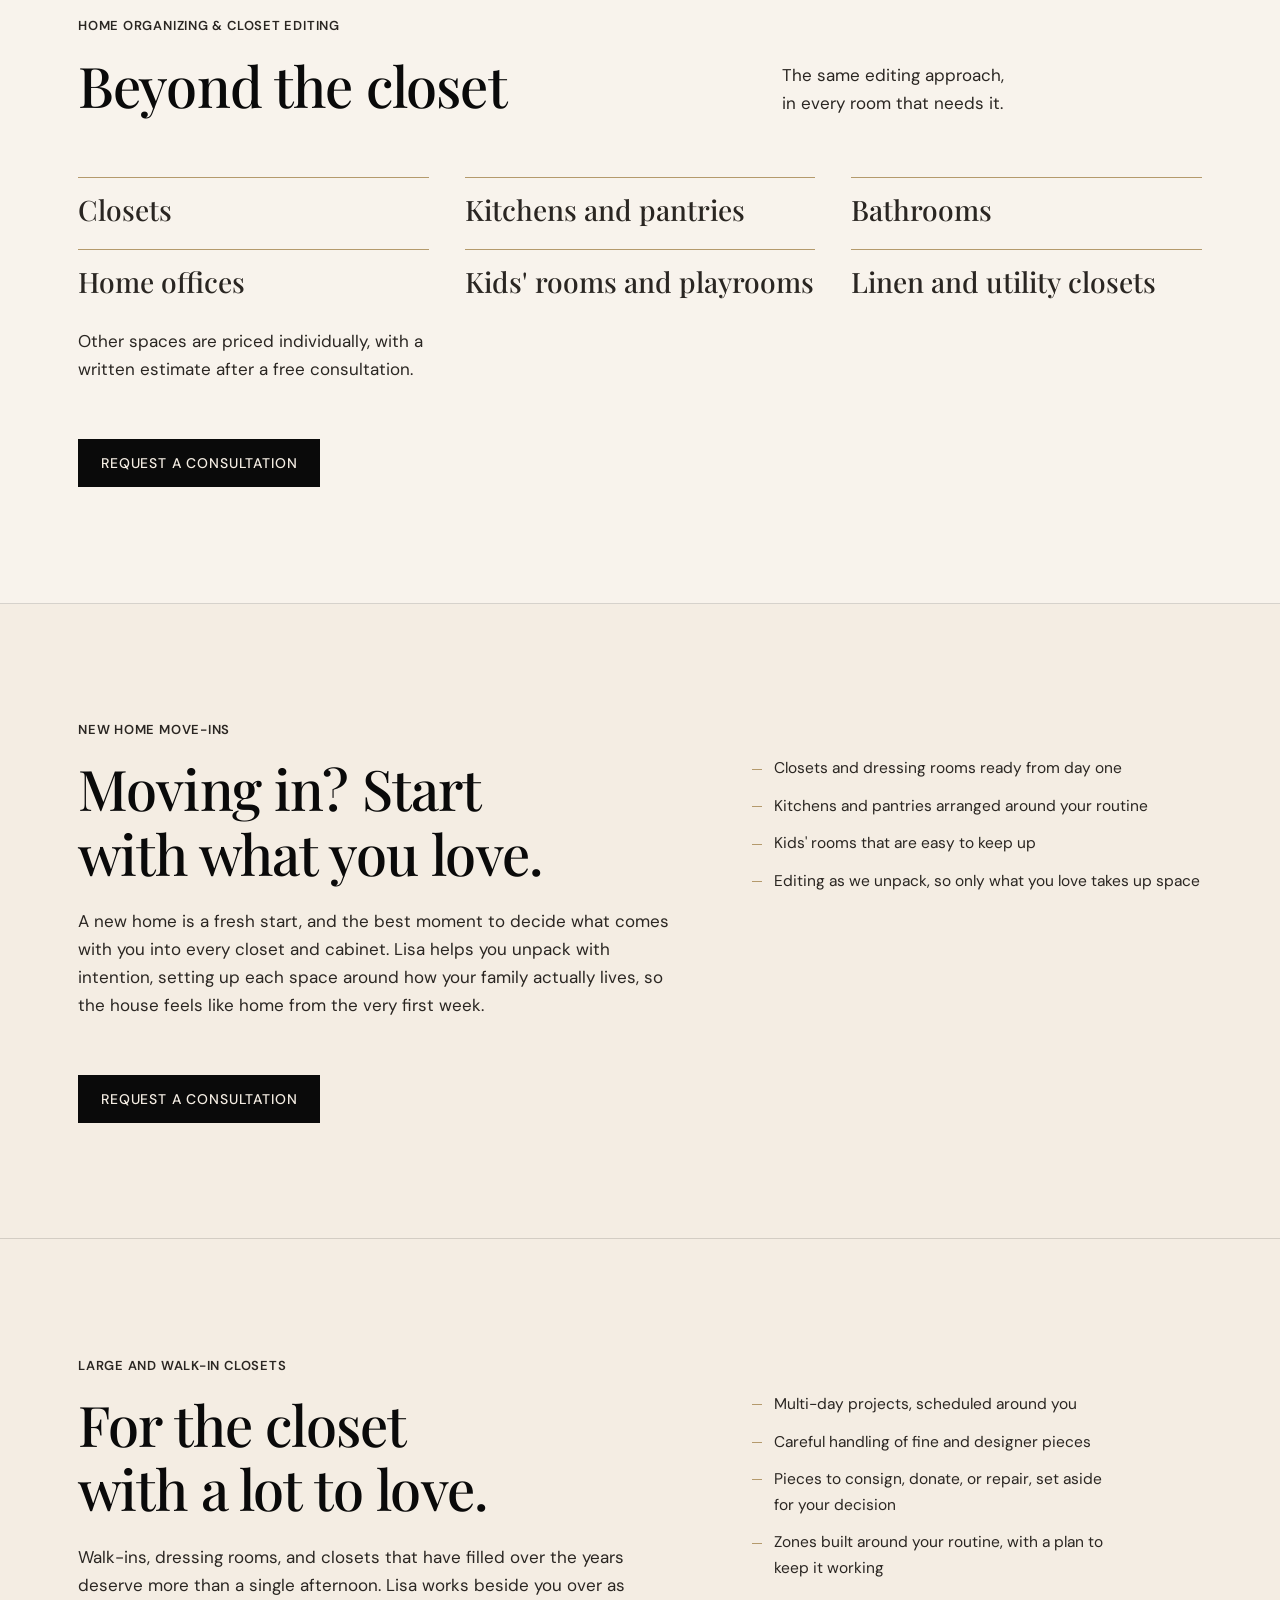
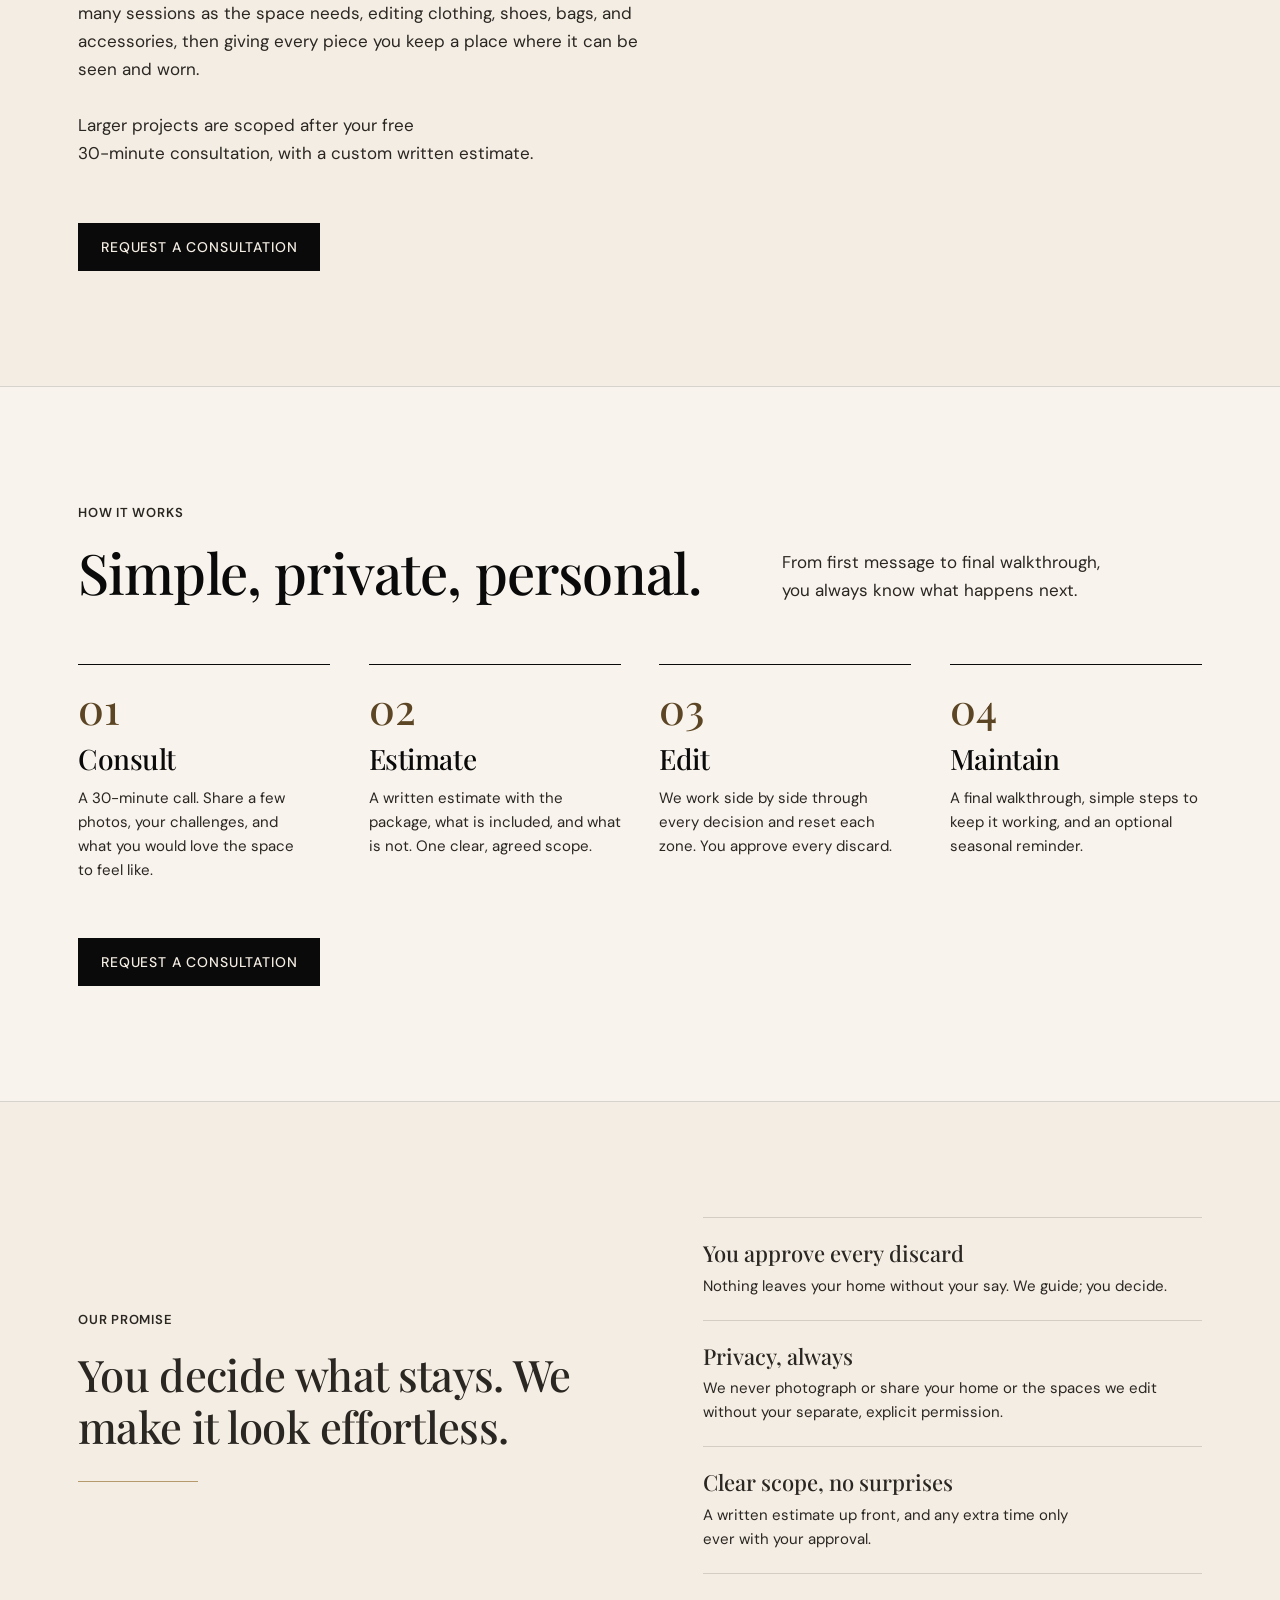
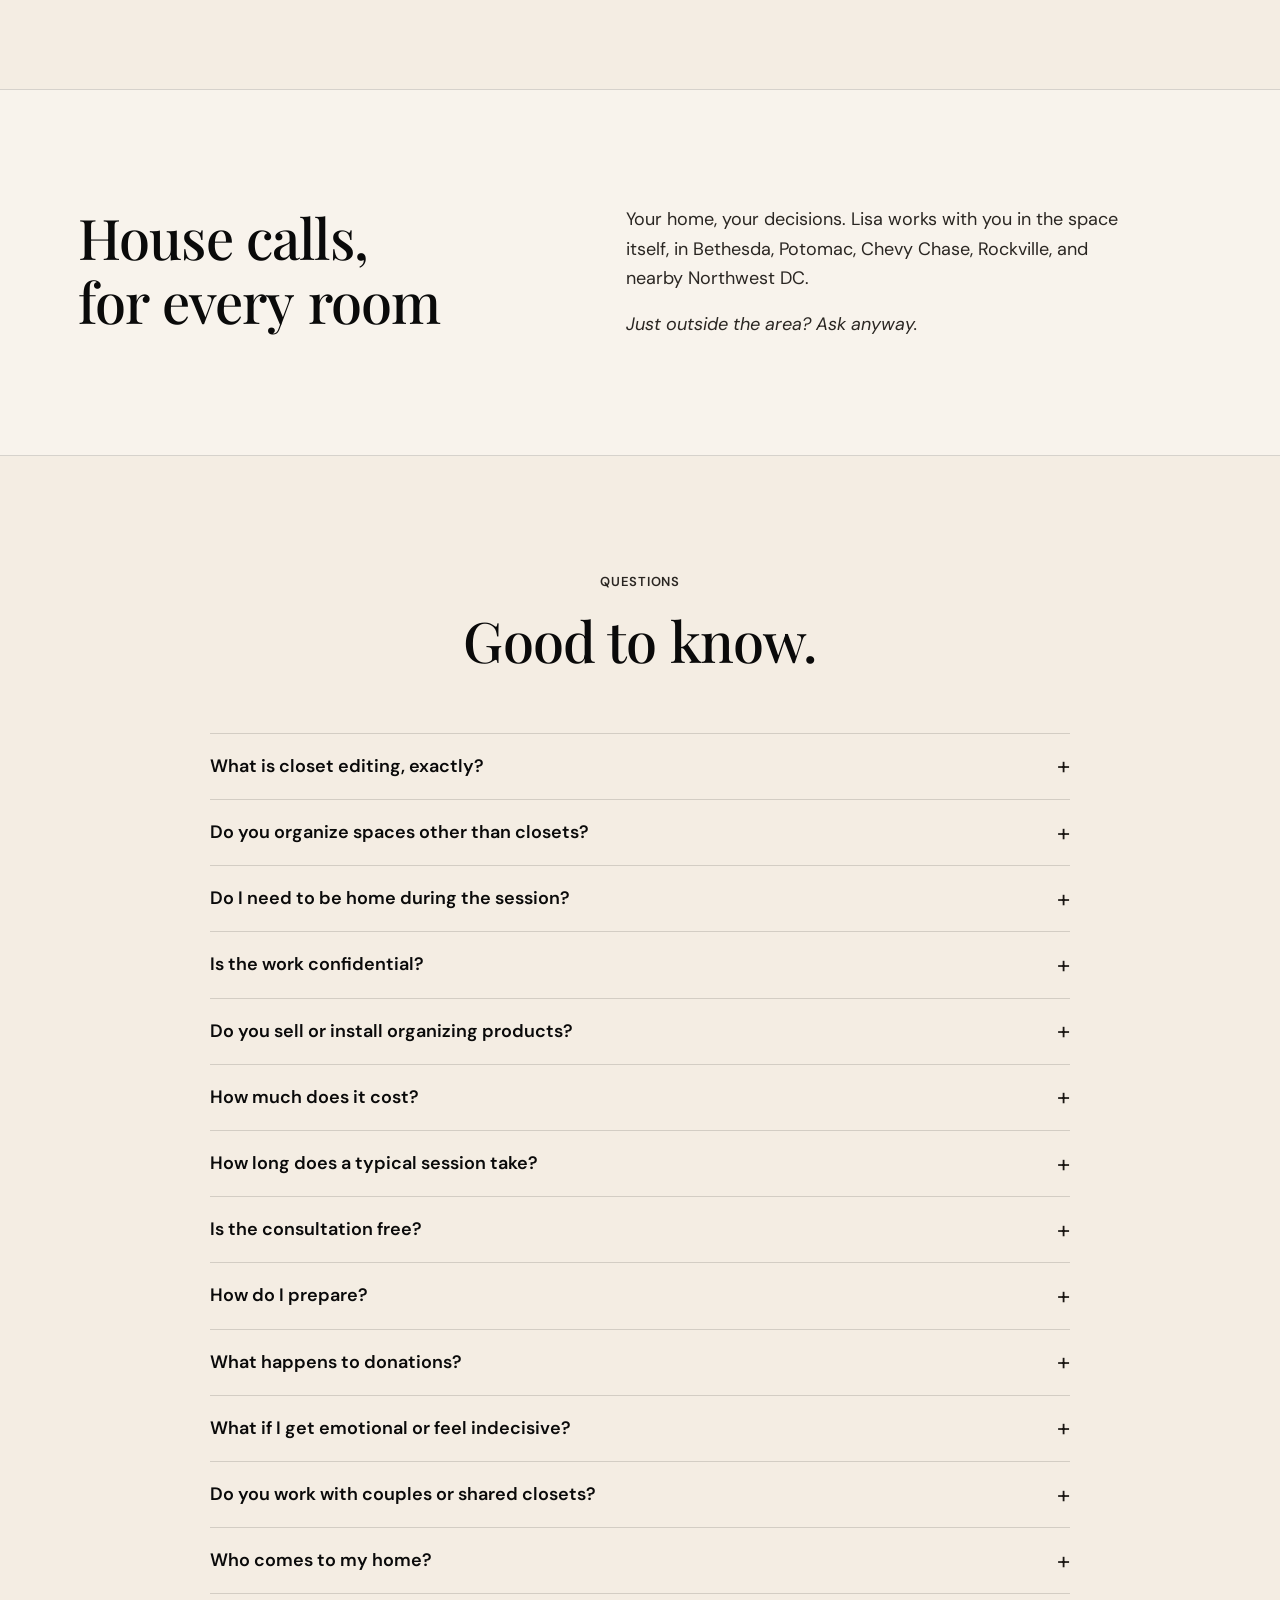
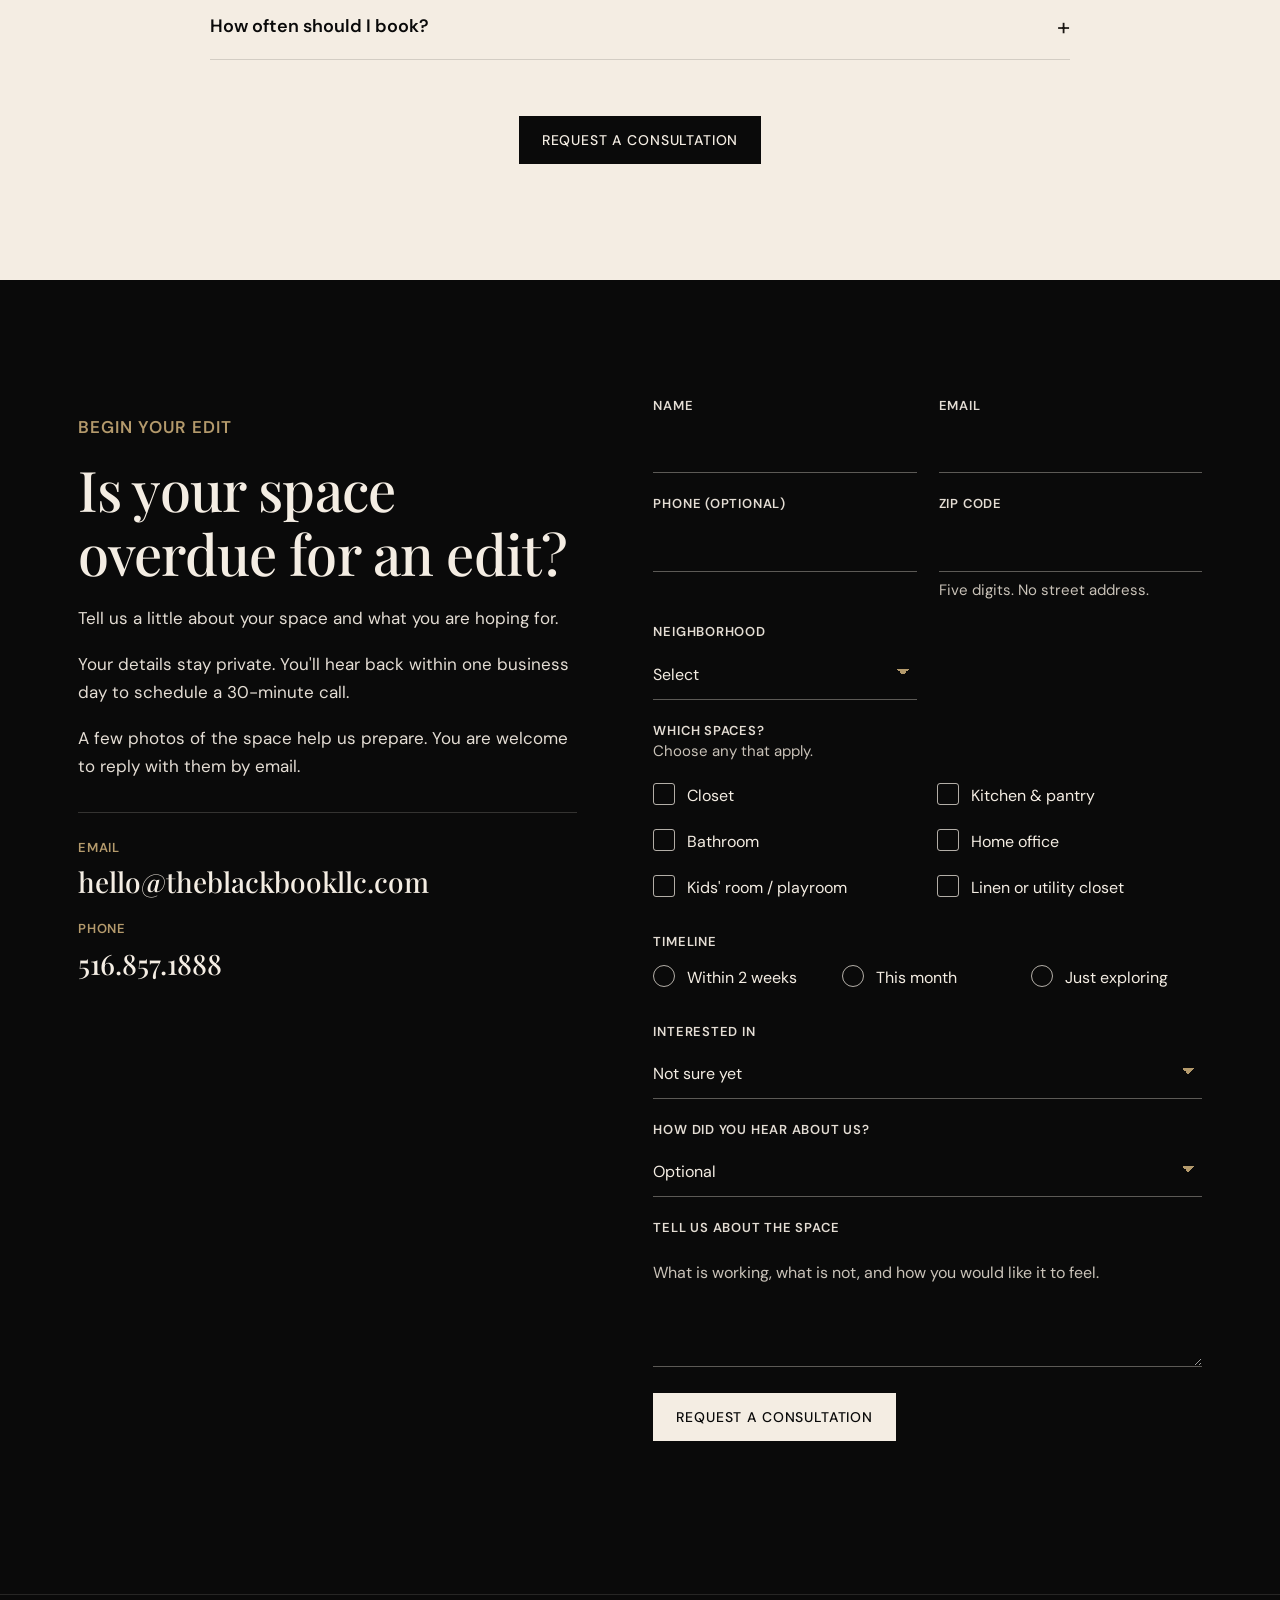
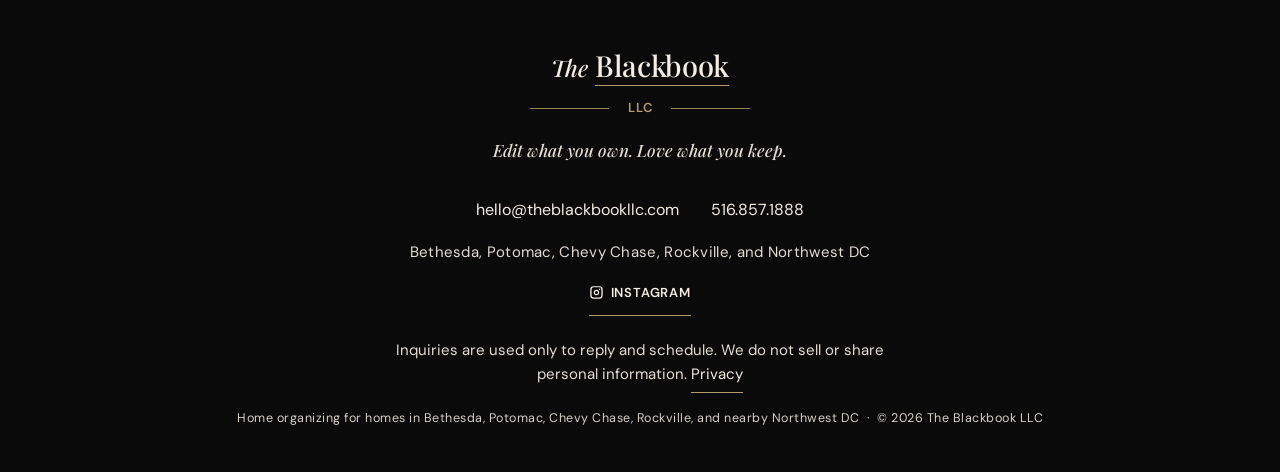
==== commit e7a4f98a: "Add move-in and large-closet sections, and say estimate. Two homepage sections sit between Beyond th" ====
--- a/index.html
+++ b/index.html
@@ -21,7 +21,7 @@
 <link rel="icon" type="image/png" sizes="32x32" href="/favicon-32.png">
 <link rel="apple-touch-icon" href="/apple-touch-icon.png">
 <link rel="preload" as="image" href="assets/work/18-sweater-cubbies.webp?v=20261112" imagesrcset="assets/work/18-sweater-cubbies-800.webp?v=20261112 706w, assets/work/18-sweater-cubbies.webp?v=20261112 1413w" imagesizes="(max-width:860px) 92vw, 500px" fetchpriority="high">
-<link rel="stylesheet" href="/styles.css?v=20261117">
+<link rel="stylesheet" href="/styles.css?v=20261124">
 <script type="application/ld+json">
 {
   "@context": "https://schema.org",
@@ -63,7 +63,7 @@
       "name": "Do you organize spaces other than closets?",
       "acceptedAnswer": {
         "@type": "Answer",
-        "text": "Yes. Kitchens and pantries, bathrooms, home offices, kids' rooms and playrooms, and linen and utility closets. Same approach: we edit first, then organize what stays. Each project gets a written quote after a free consultation."
+        "text": "Yes. Kitchens and pantries, bathrooms, home offices, kids' rooms and playrooms, and linen and utility closets. Same approach: we edit first, then organize what stays. Each project gets a written estimate after a free consultation."
       }
     },
     {
@@ -95,7 +95,7 @@
       "name": "How much does it cost?",
       "acceptedAnswer": {
         "@type": "Answer",
-        "text": "Packages start at $575 for The Closet Edit, $750 for The Seasonal Switch, $1,125 for The Complete Reset, and $375 for a Maintenance Visit (returning clients). Every home is different, so your exact price comes in a written quote after your free consultation. Larger spaces may need more time, and additional hours are $195 each, only with your approval."
+        "text": "Packages start at $575 for The Closet Edit, $750 for The Seasonal Switch, $1,125 for The Complete Reset, and $375 for a Maintenance Visit (returning clients). Every home is different, so your exact price comes in a written estimate after your free consultation. Larger spaces may need more time, and additional hours are $195 each, only with your approval."
       }
     },
     {
@@ -111,7 +111,7 @@
       "name": "Is the consultation free?",
       "acceptedAnswer": {
         "@type": "Answer",
-        "text": "Yes. It is a complimentary 30-minute call to learn about the space and prepare a written quote."
+        "text": "Yes. It is a complimentary 30-minute call to learn about the space and prepare a written estimate."
       }
     },
     {
@@ -216,7 +216,7 @@
           <h2>Not tidying. <em>Editing.</em></h2>
         </div>
         <div class="reveal">
-          <p>Folding and bins only rearrange the problem. The difference is judgment: a calm, experienced eye beside you, helping you decide with confidence what earns its place, room by&nbsp;room.</p>
+          <p>Folding and bins only rearrange the problem. The difference is a calm, experienced eye beside you, helping you decide with confidence what earns its place, room by&nbsp;room.</p>
           <p>Every session is personal, private, and paced around you. You make every final call; we make the decisions easier and the result&nbsp;last.</p>
         </div>
       </div>
@@ -312,9 +312,9 @@
     <div class="wrap">
       <div class="head reveal">
         <div><p class="eyebrow">Signature&nbsp;services</p><h2>Four ways to&nbsp;begin.</h2></div>
-        <p>Each project starts with a short consultation and a written quote, so you know exactly what is included before we&nbsp;arrive.</p>
-      </div>
-      <p class="packages-note reveal">Every edit begins with a free <span class="nowrap">30-minute</span> consultation and a written&nbsp;quote.</p>
+        <p>Each project starts with a short consultation and a written estimate, so you know exactly what is included before we&nbsp;arrive.</p>
+      </div>
+      <p class="packages-note reveal">Every edit begins with a free <span class="nowrap">30-minute</span> consultation and a written&nbsp;estimate.</p>
       <div class="services">
         <article class="svc reveal">
           <h3>The Closet&nbsp;Edit</h3>
@@ -350,7 +350,7 @@
       <div class="not-included reveal">
         <div>
           <h3>What's not&nbsp;included</h3>
-          <p>Any materials are approved by you first and billed separately. Larger or more complex projects receive a custom written&nbsp;quote.</p>
+          <p>Any materials are approved by you first and billed separately. Larger or more complex projects receive a custom written&nbsp;estimate.</p>
         </div>
         <ul>
           <li>Organizing&nbsp;products</li>
@@ -384,7 +384,50 @@
         <li>Kids' rooms and&nbsp;playrooms</li>
         <li>Linen and utility&nbsp;closets</li>
       </ul>
-      <p class="beyond-note reveal">Other spaces are priced individually, with a written quote after a free&nbsp;consultation.</p>
+      <p class="beyond-note reveal">Other spaces are priced individually, with a written estimate after a free&nbsp;consultation.</p>
+      <div class="section-cta reveal">
+        <a class="btn" href="#contact">Request a consultation</a>
+      </div>
+    </div>
+  </section>
+
+  <section class="block feature" id="new-home">
+    <div class="wrap">
+      <div class="feature-grid">
+        <p class="eyebrow reveal">New home&nbsp;move-ins</p>
+        <div class="feature-copy reveal">
+          <h2>Moving in? Start with what you&nbsp;love.</h2>
+          <p class="feature-body">A new home is a fresh start, and the best moment to decide what comes with you into every closet and cabinet. Lisa helps you unpack with intention, setting up each space around how your family actually lives, so the house feels like home from the very first&nbsp;week.</p>
+        </div>
+        <ul class="feature-list reveal">
+          <li>Closets and dressing rooms ready from day&nbsp;one</li>
+          <li>Kitchens and pantries arranged around your&nbsp;routine</li>
+          <li>Kids' rooms that are easy to keep&nbsp;up</li>
+          <li>Editing as we unpack, so only what you love takes up&nbsp;space</li>
+        </ul>
+      </div>
+      <div class="section-cta reveal">
+        <a class="btn" href="#contact">Request a consultation</a>
+      </div>
+    </div>
+  </section>
+
+  <section class="block feature" id="large-closets">
+    <div class="wrap">
+      <div class="feature-grid">
+        <p class="eyebrow reveal">Large and walk-in&nbsp;closets</p>
+        <div class="feature-copy reveal">
+          <h2>For the closet with a lot to&nbsp;love.</h2>
+          <p class="feature-body">Walk-ins, dressing rooms, and closets that have filled over the years deserve more than a single afternoon. Lisa works beside you over as many sessions as the space needs, editing clothing, shoes, bags, and accessories, then giving every piece you keep a place where it can be seen and&nbsp;worn.</p>
+        </div>
+        <ul class="feature-list reveal">
+          <li>Multi-day projects, scheduled around&nbsp;you</li>
+          <li>Careful handling of fine and designer&nbsp;pieces</li>
+          <li>Pieces to consign, donate, or repair, set aside for your&nbsp;decision</li>
+          <li>Zones built around your routine, with a plan to keep it&nbsp;working</li>
+        </ul>
+      </div>
+      <p class="beyond-note reveal">Larger projects are scoped after your free <span class="nowrap">30-minute</span> consultation, with a custom written&nbsp;estimate.</p>
       <div class="section-cta reveal">
         <a class="btn" href="#contact">Request a consultation</a>
       </div>
@@ -399,7 +442,7 @@
       </div>
       <div class="steps">
         <div class="step reveal"><div class="n">01</div><h3>Consult</h3><p>A <span class="nowrap">30-minute</span> call. Share a few photos, your challenges, and what you would love the space to feel&nbsp;like.</p></div>
-        <div class="step reveal"><div class="n">02</div><h3>Quote</h3><p>A written estimate with the package, what is included, and what is not. One clear, agreed&nbsp;scope.</p></div>
+        <div class="step reveal"><div class="n">02</div><h3>Estimate</h3><p>A written estimate with the package, what is included, and what is not. One clear, agreed&nbsp;scope.</p></div>
         <div class="step reveal"><div class="n">03</div><h3>Edit</h3><p>We work side by side through every decision and reset each zone. You approve every&nbsp;discard.</p></div>
         <div class="step reveal"><div class="n">04</div><h3>Maintain</h3><p>A final walkthrough, simple steps to keep it working, and an optional seasonal&nbsp;reminder.</p></div>
       </div>
@@ -419,7 +462,7 @@
       <ul class="list reveal">
         <li><div><b>You approve every&nbsp;discard</b><p>Nothing leaves your home without your say. We guide;&nbsp;you&nbsp;decide.</p></div></li>
         <li><div><b>Privacy,&nbsp;always</b><p>We never photograph or share your home or the spaces we edit without your separate,&nbsp;explicit&nbsp;permission.</p></div></li>
-        <li><div><b>Clear scope, no&nbsp;surprises</b><p>A written quote up front, and any extra time only ever with&nbsp;your&nbsp;approval.</p></div></li>
+        <li><div><b>Clear scope, no&nbsp;surprises</b><p>A written estimate up front, and any extra time only ever with&nbsp;your&nbsp;approval.</p></div></li>
       </ul>
     </div>
   </section>
@@ -443,13 +486,13 @@
       </div>
       <div class="faq reveal">
         <details><summary><h3>What is closet editing,&nbsp;exactly?</h3></summary><p>It is the decision-making part of organizing. Rather than simply refolding what is there, we help you choose with confidence what to keep, donate, or repair, then organize what remains so it is easy to see and&nbsp;wear.</p></details>
-        <details><summary><h3>Do you organize spaces other than&nbsp;closets?</h3></summary><p>Yes. Kitchens and pantries, bathrooms, home offices, kids' rooms and playrooms, and linen and utility closets. Same approach: we edit first, then organize what stays. Each project gets a written quote after a free&nbsp;consultation.</p></details>
+        <details><summary><h3>Do you organize spaces other than&nbsp;closets?</h3></summary><p>Yes. Kitchens and pantries, bathrooms, home offices, kids' rooms and playrooms, and linen and utility closets. Same approach: we edit first, then organize what stays. Each project gets a written estimate after a free&nbsp;consultation.</p></details>
         <details><summary><h3>Do I need to be home during the&nbsp;session?</h3></summary><p>Yes, ideally. Editing works best side by side, and you approve every item that leaves the&nbsp;space.</p></details>
         <details><summary><h3>Is the work&nbsp;confidential?</h3></summary><p>Yes. Sessions are private, and your details stay private. We do not sell or share personal information, and we never photograph or share your home or the spaces we edit without your separate, explicit&nbsp;permission.</p></details>
         <details><summary><h3>Do you sell or install organizing&nbsp;products?</h3></summary><p>No. Organizing products, shelving, installation, hauling, and disposal are not part of our packages. If something would genuinely help, we will suggest it, and any materials are approved by you first and billed&nbsp;separately.</p></details>
-        <details><summary><h3>How much does it&nbsp;cost?</h3></summary><p>Packages start at $575 for The Closet Edit, $750 for The Seasonal Switch, $1,125 for The Complete Reset, and $375 for a Maintenance Visit (returning&nbsp;clients).</p><p>Every home is different, so your exact price comes in a written quote after your free&nbsp;consultation.</p><p>Larger spaces may need more time, and additional hours are $195 each, only with your&nbsp;approval.</p></details>
+        <details><summary><h3>How much does it&nbsp;cost?</h3></summary><p>Packages start at $575 for The Closet Edit, $750 for The Seasonal Switch, $1,125 for The Complete Reset, and $375 for a Maintenance Visit (returning&nbsp;clients).</p><p>Every home is different, so your exact price comes in a written estimate after your free&nbsp;consultation.</p><p>Larger spaces may need more time, and additional hours are $195 each, only with your&nbsp;approval.</p></details>
         <details><summary><h3>How long does a typical session&nbsp;take?</h3></summary><p>Most first visits are three, four, or six hours, depending on the package. A first visit has a three-hour&nbsp;minimum.</p></details>
-        <details><summary><h3>Is the consultation&nbsp;free?</h3></summary><p>Yes. It is a complimentary <span class="nowrap">30-minute</span> call to learn about the space and prepare a written&nbsp;quote.</p></details>
+        <details><summary><h3>Is the consultation&nbsp;free?</h3></summary><p>Yes. It is a complimentary <span class="nowrap">30-minute</span> call to learn about the space and prepare a written&nbsp;estimate.</p></details>
         <details><summary><h3>How do I&nbsp;prepare?</h3></summary><p>No need to tidy first. Be home for the session. Photos are helpful and can be sent by email after you request a&nbsp;consultation.</p></details>
         <details><summary><h3>What happens to&nbsp;donations?</h3></summary><p>You approve every item that leaves. You decide what is donated or kept. We do not name a specific&nbsp;charity.</p></details>
         <details><summary><h3>What if I get emotional or feel&nbsp;indecisive?</h3></summary><p>The session is paced around you. We guide; you make every final&nbsp;call.</p></details>
@@ -540,5 +583,9 @@
 </div>
 
 <script src="/site.js?v=20261117"></script>
+<script>
+  window.va = window.va || function () { (window.vaq = window.vaq || []).push(arguments); };
+</script>
+<script defer src="/_vercel/insights/script.js"></script>
 </body>
 </html>
--- a/styles.css
+++ b/styles.css
@@ -190,6 +190,20 @@
 .spaces li{font-family:var(--serif);font-weight:500;font-size:clamp(24px,2.2vw,32px);line-height:1.25;padding-top:14px;border-top:1px solid var(--gold)}
 .beyond-note{margin-top:28px;max-width:40em;color:var(--ink-soft)}
 @media (max-width:760px){.spaces{grid-template-columns:1fr}}
+
+/* New home move-ins and large closets */
+.feature-grid{display:grid;grid-template-columns:minmax(0,1.15fr) minmax(0,.85fr);grid-template-areas:"kicker ." "copy list";column-gap:clamp(32px,5vw,84px);align-items:start}
+.feature .eyebrow{grid-area:kicker;margin-bottom:16px}
+.feature-copy{grid-area:copy}
+.feature-body{margin-top:22px;color:var(--ink-soft)}
+.feature-list{grid-area:list;list-style:none;display:grid;gap:12px;align-self:start}
+.feature-list li{padding-left:22px;position:relative;font-size:15.5px;color:var(--ink-soft)}
+.feature-list li::before{content:"";position:absolute;left:0;top:.8em;width:10px;height:1px;background:var(--gold)}
+.feature + .feature{border-top:1px solid var(--line)}
+@media (max-width:860px){
+  .feature-grid{grid-template-columns:1fr;grid-template-areas:"kicker" "copy" "list"}
+  .feature-list{margin-top:28px}
+}
 
 /* How it works */
 .process{background:var(--paper);border-top:1px solid var(--line);border-bottom:1px solid var(--line)}
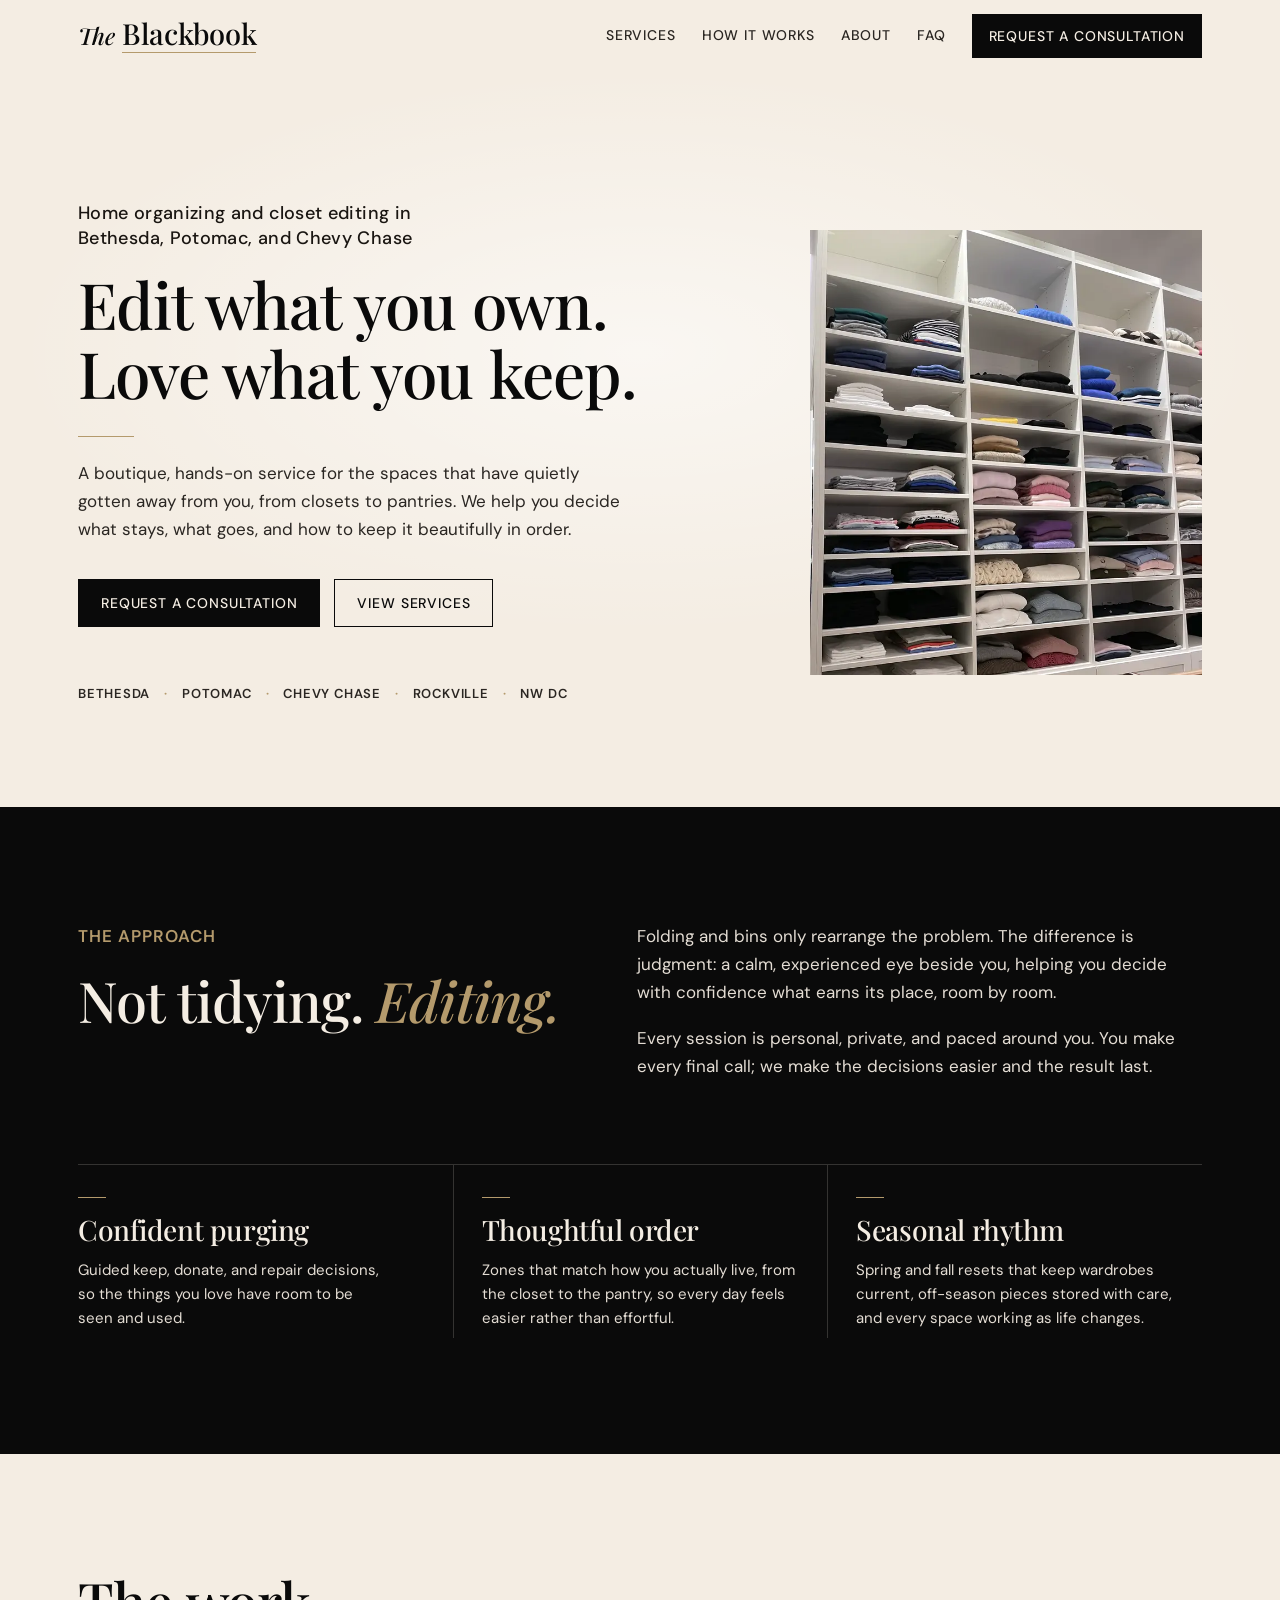
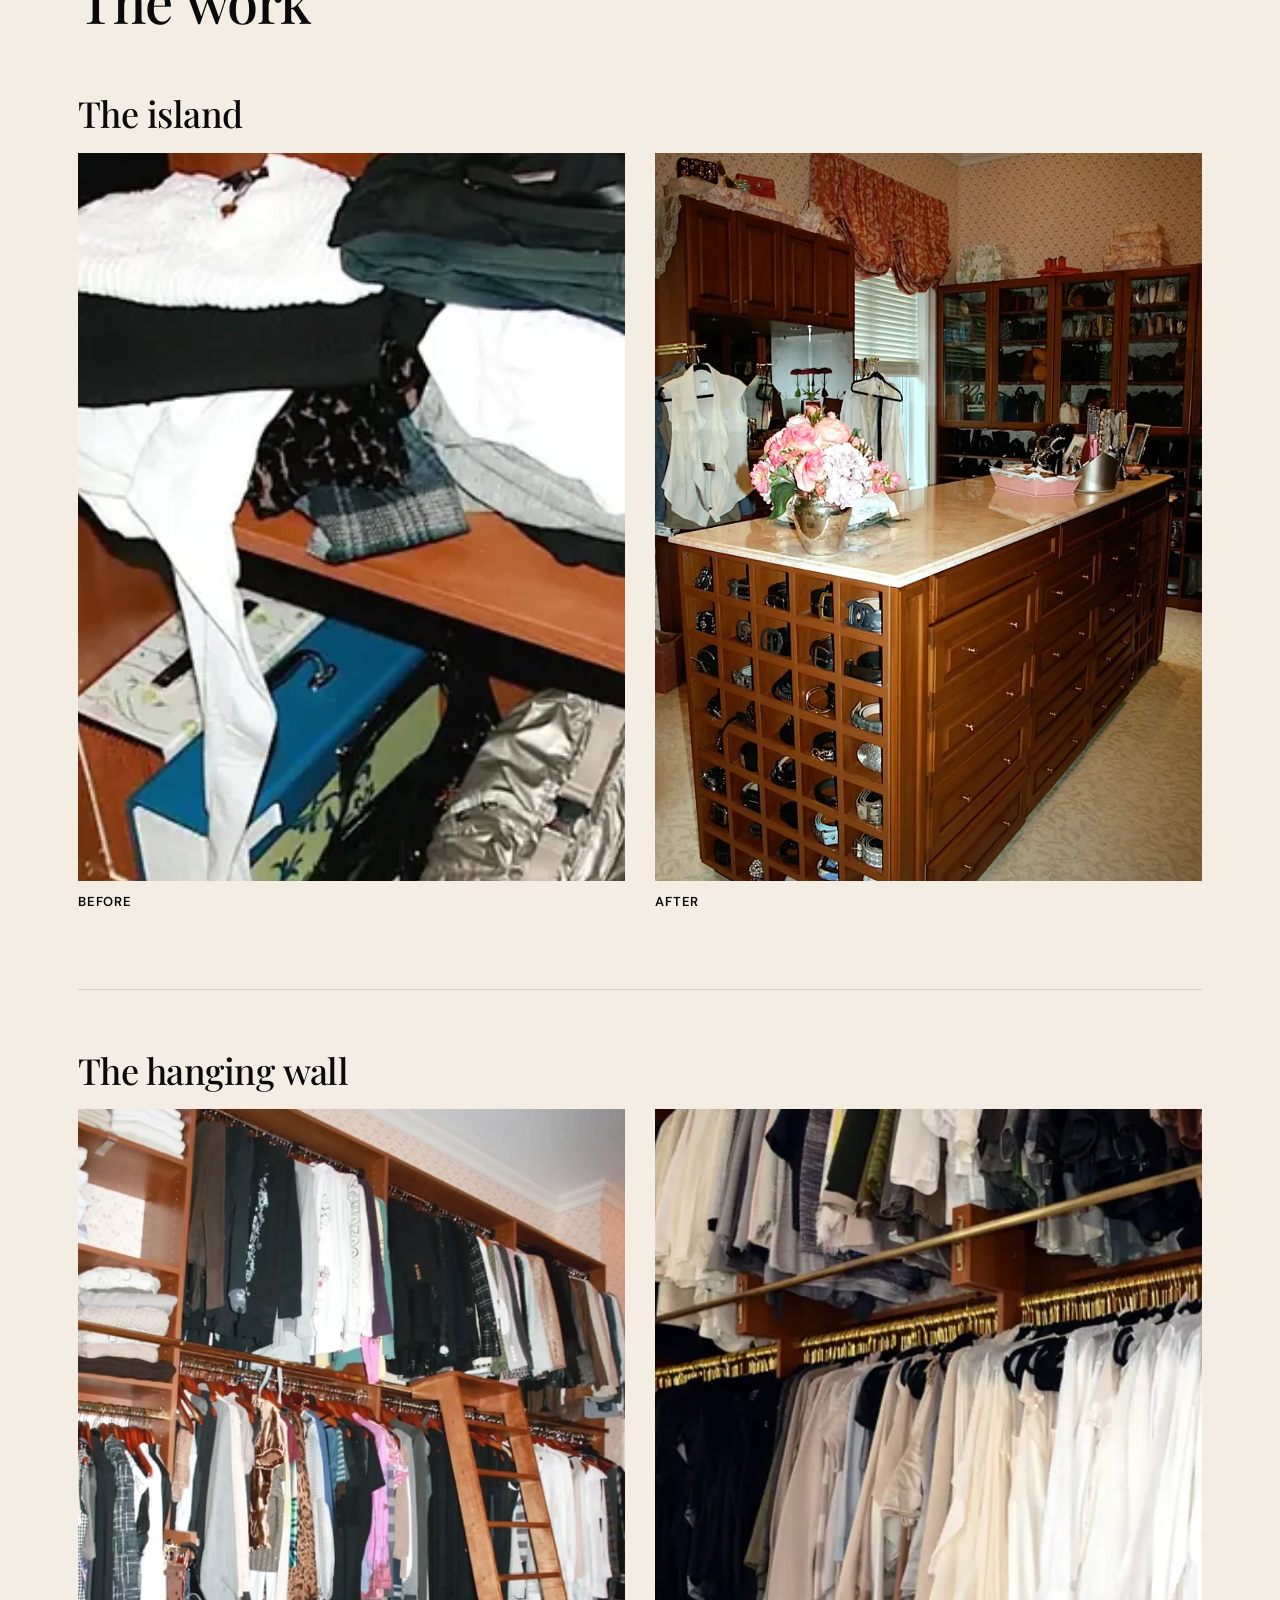
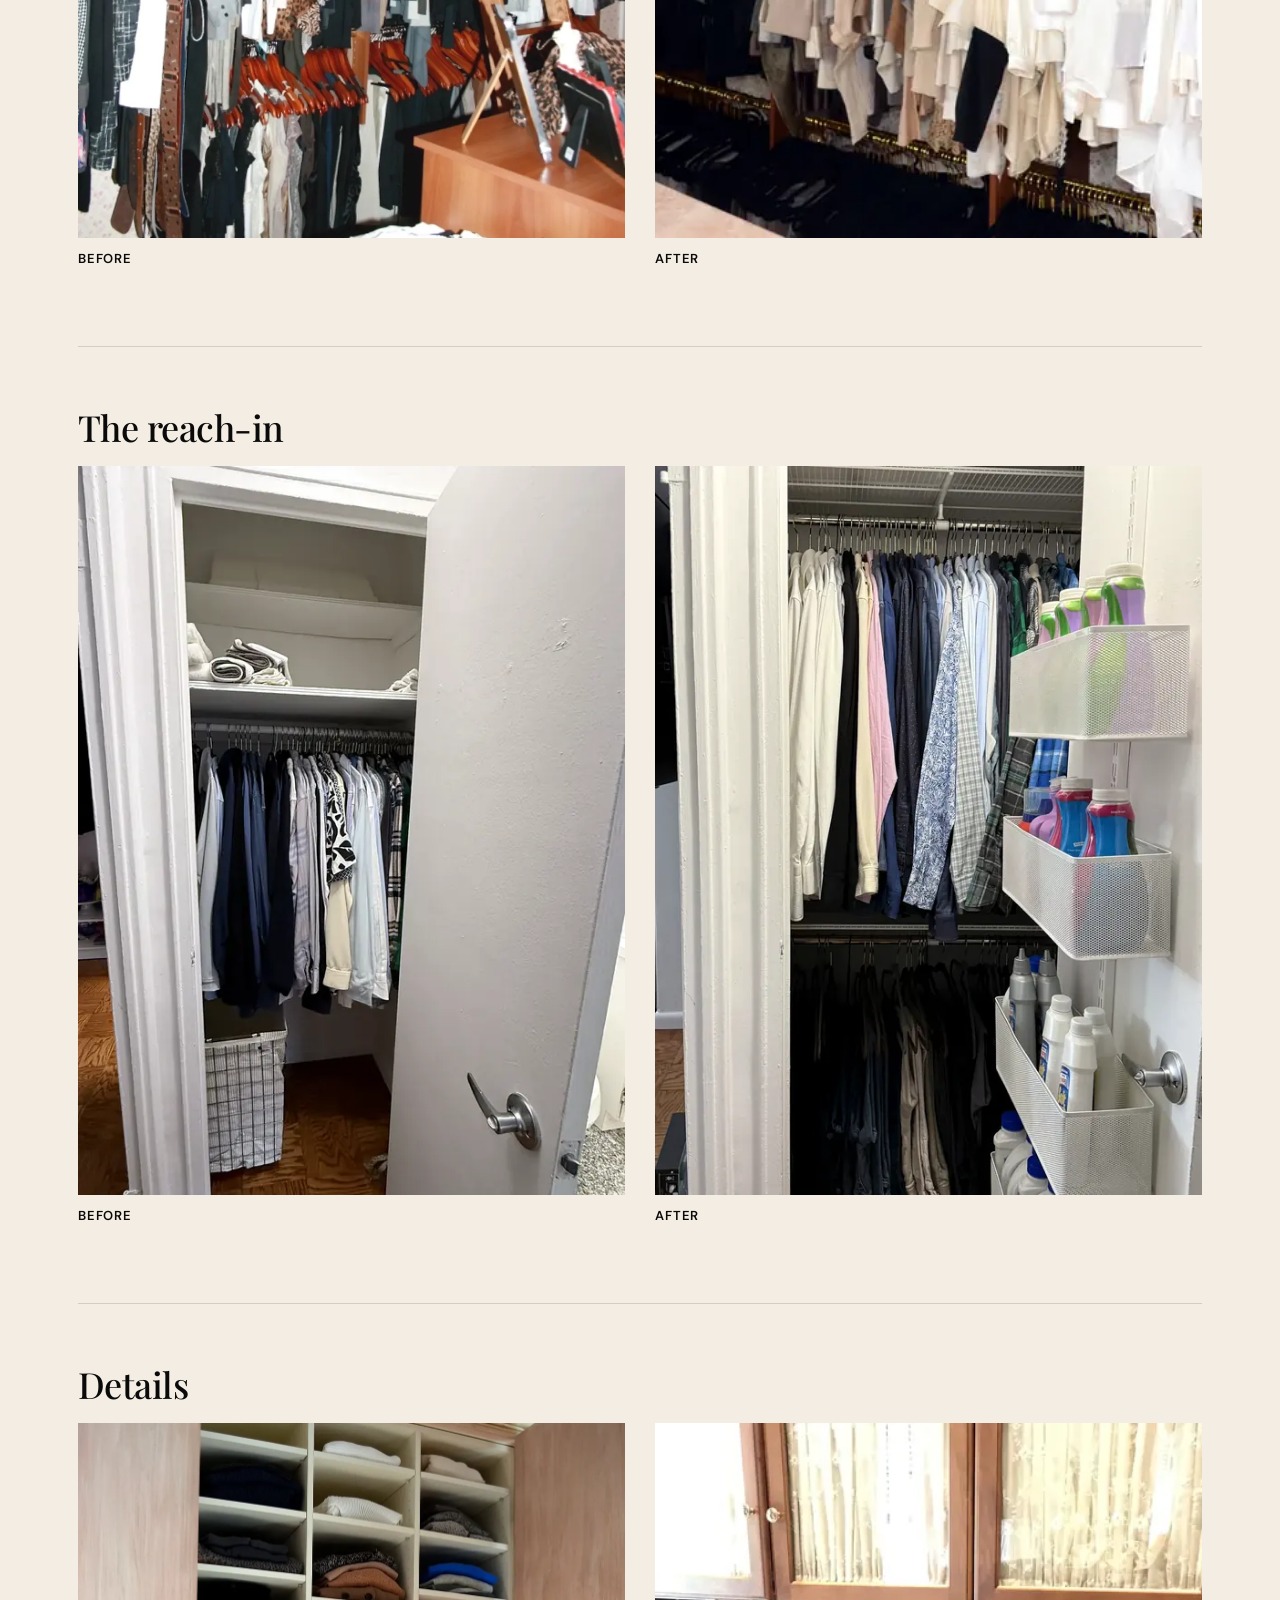
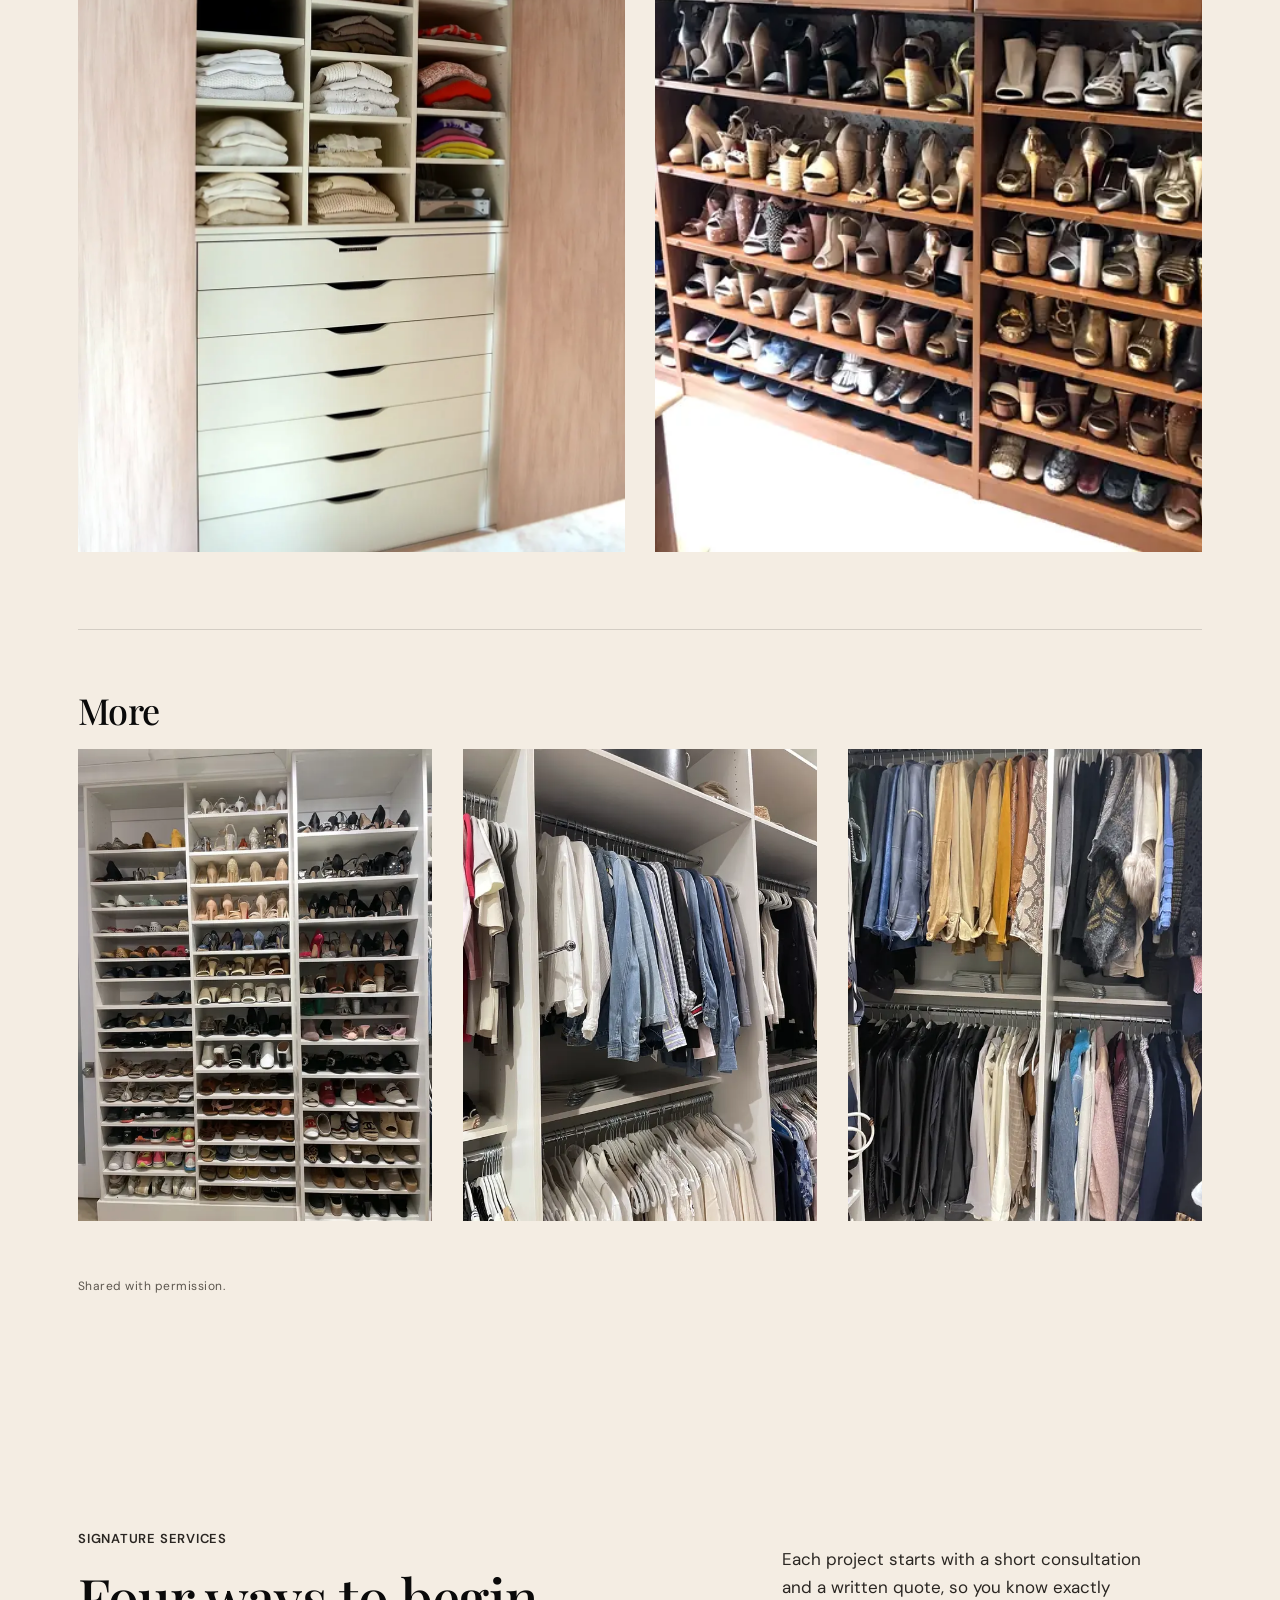
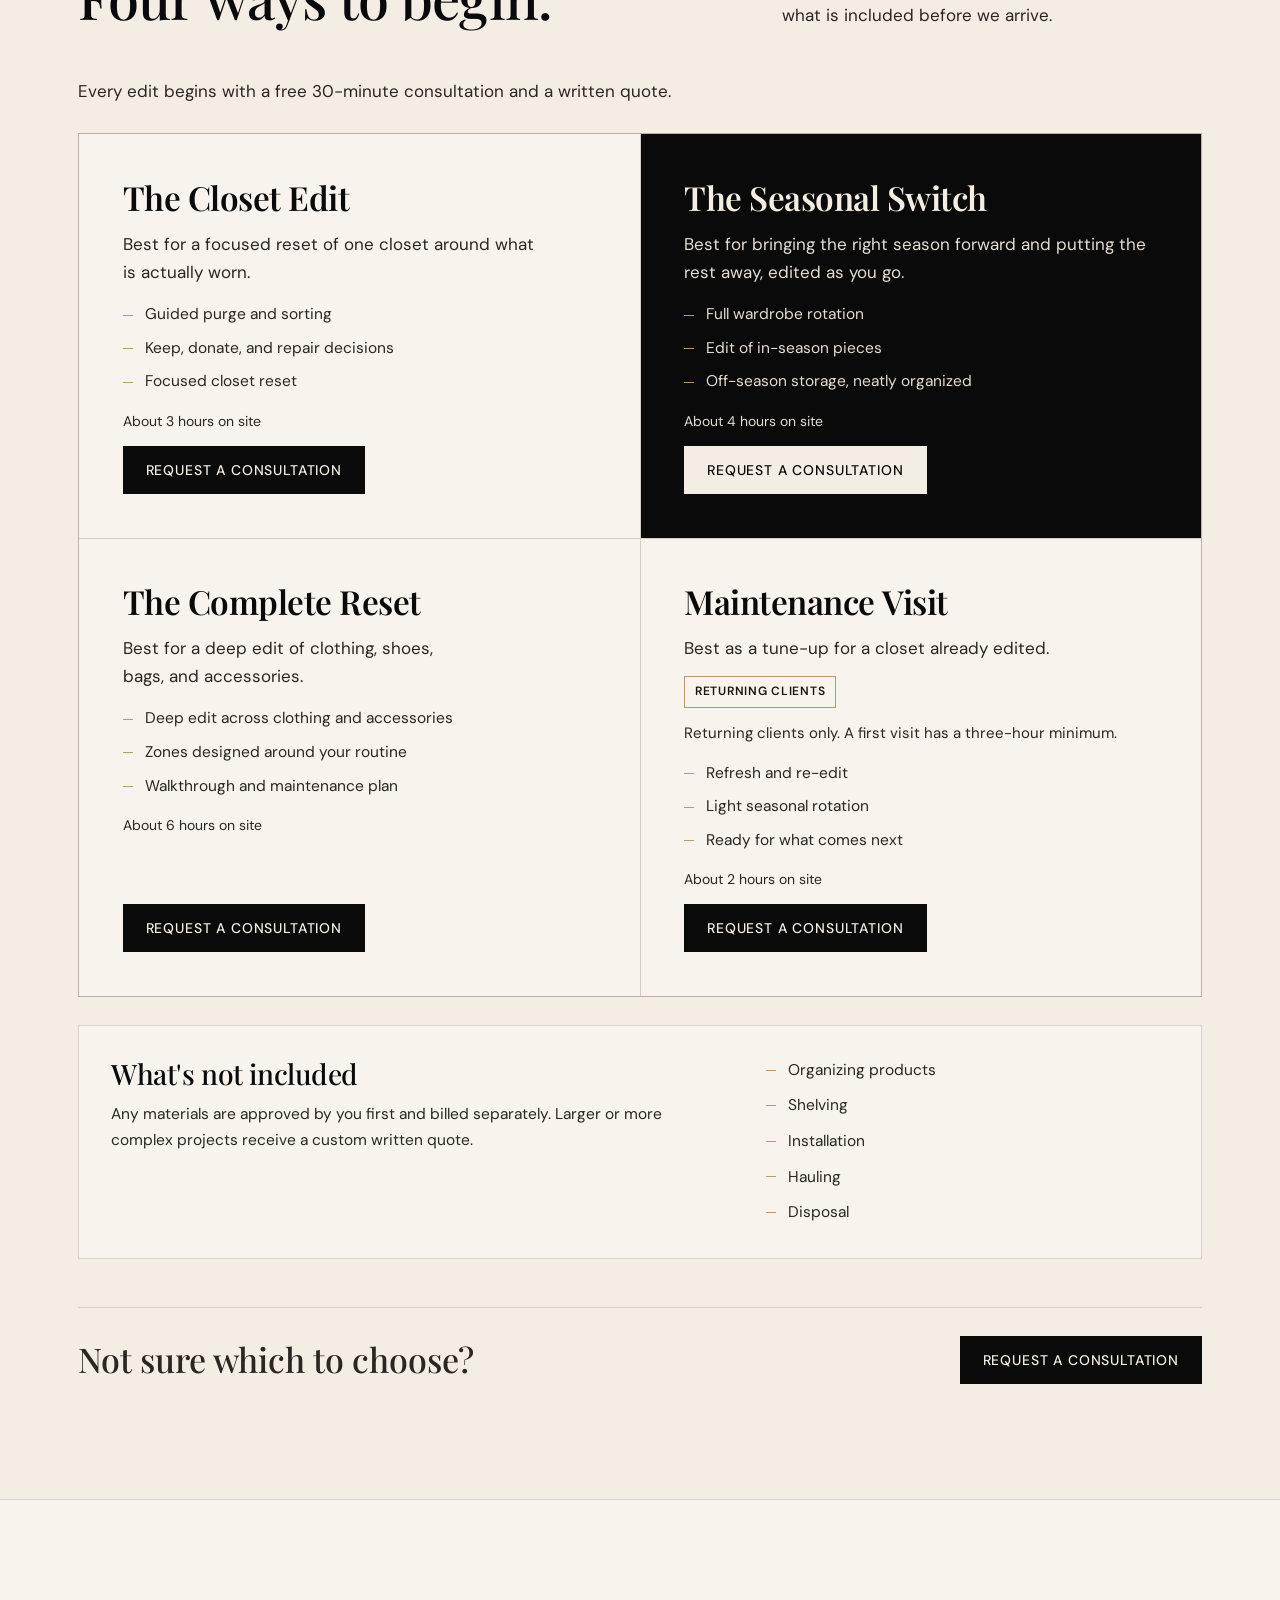
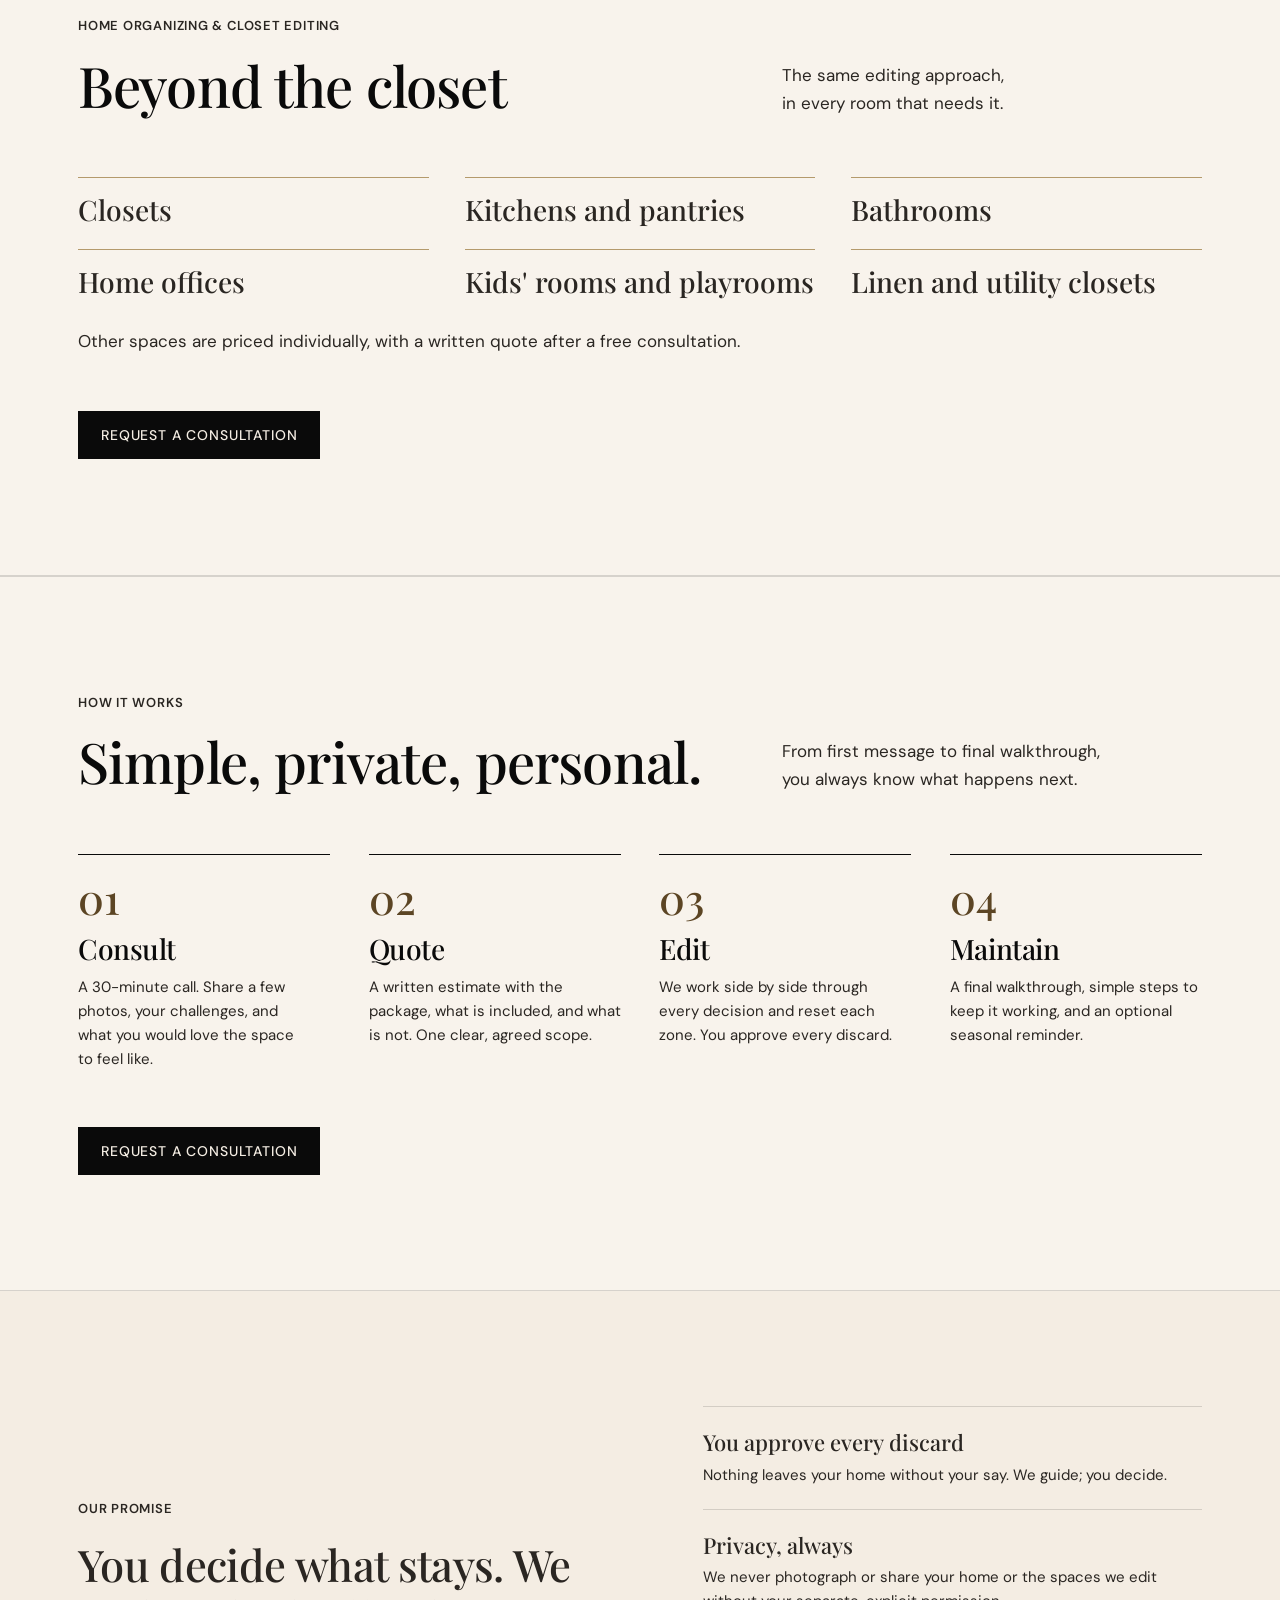
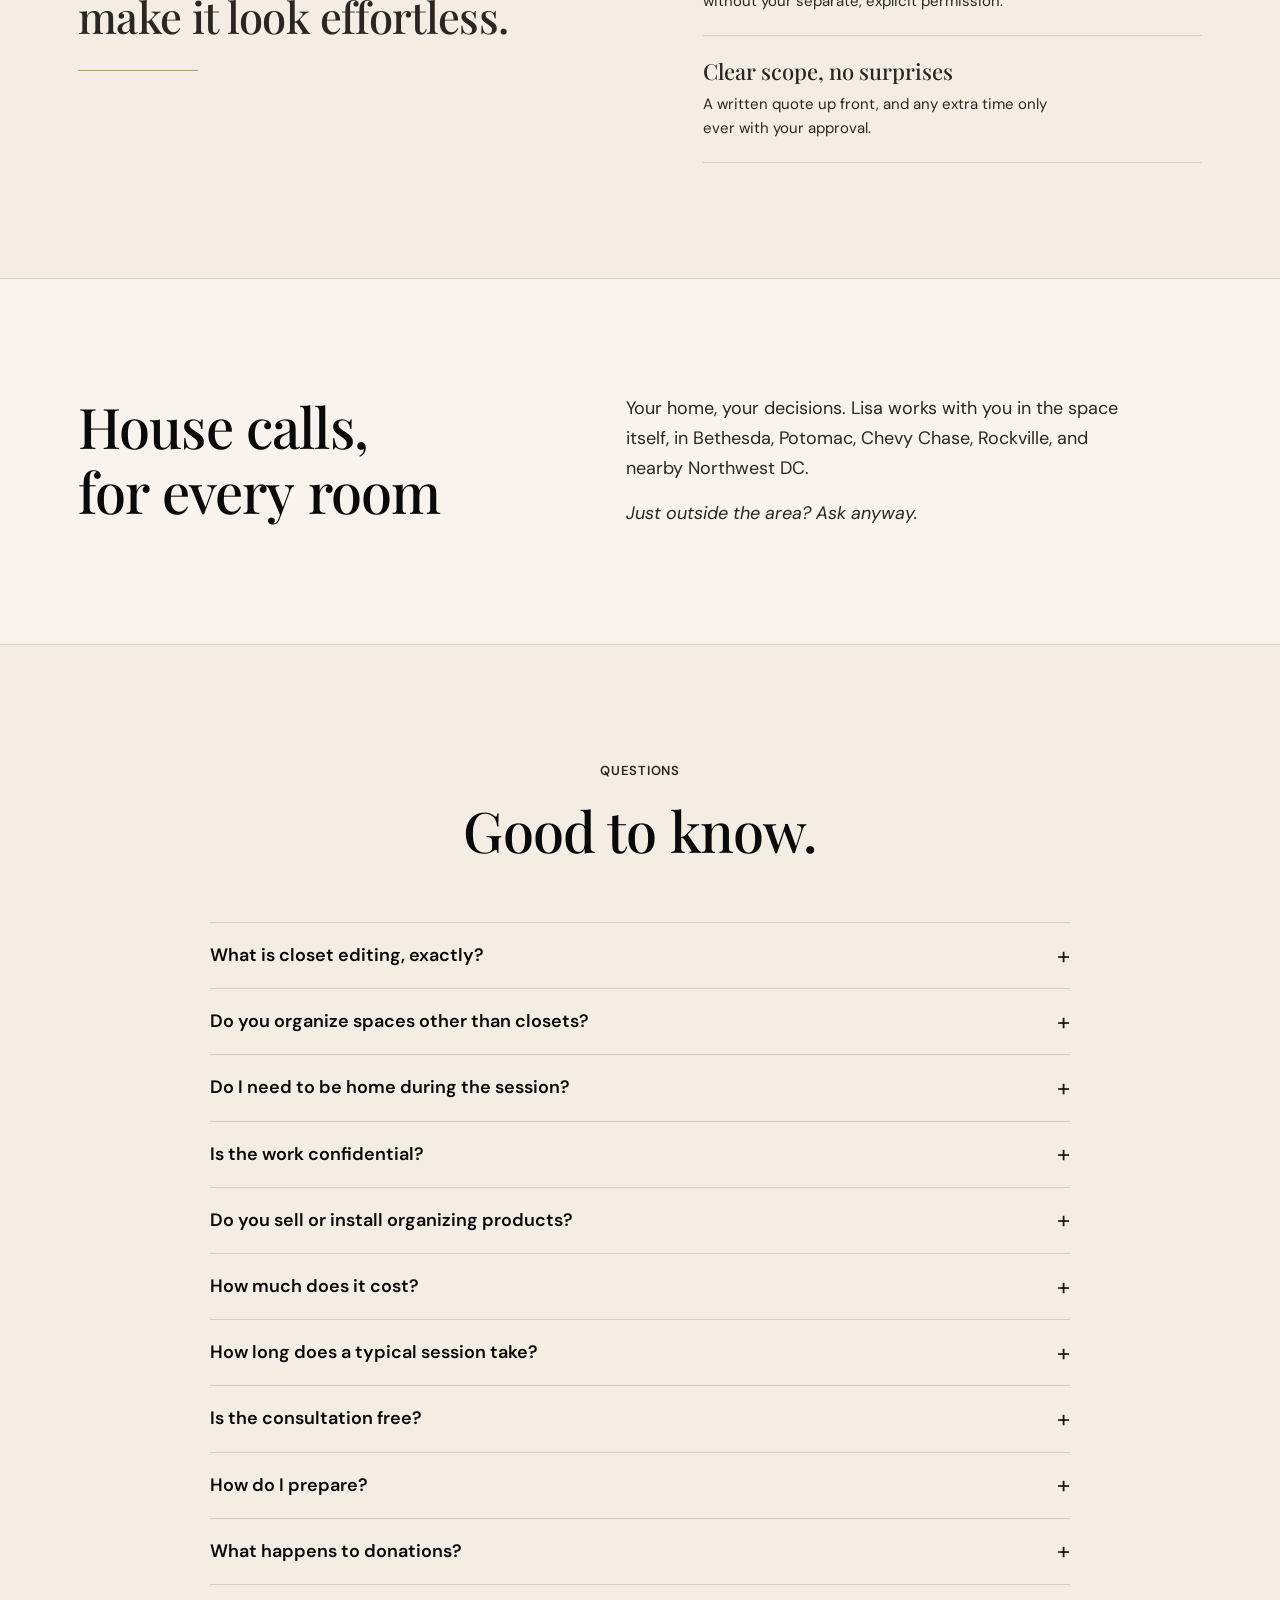
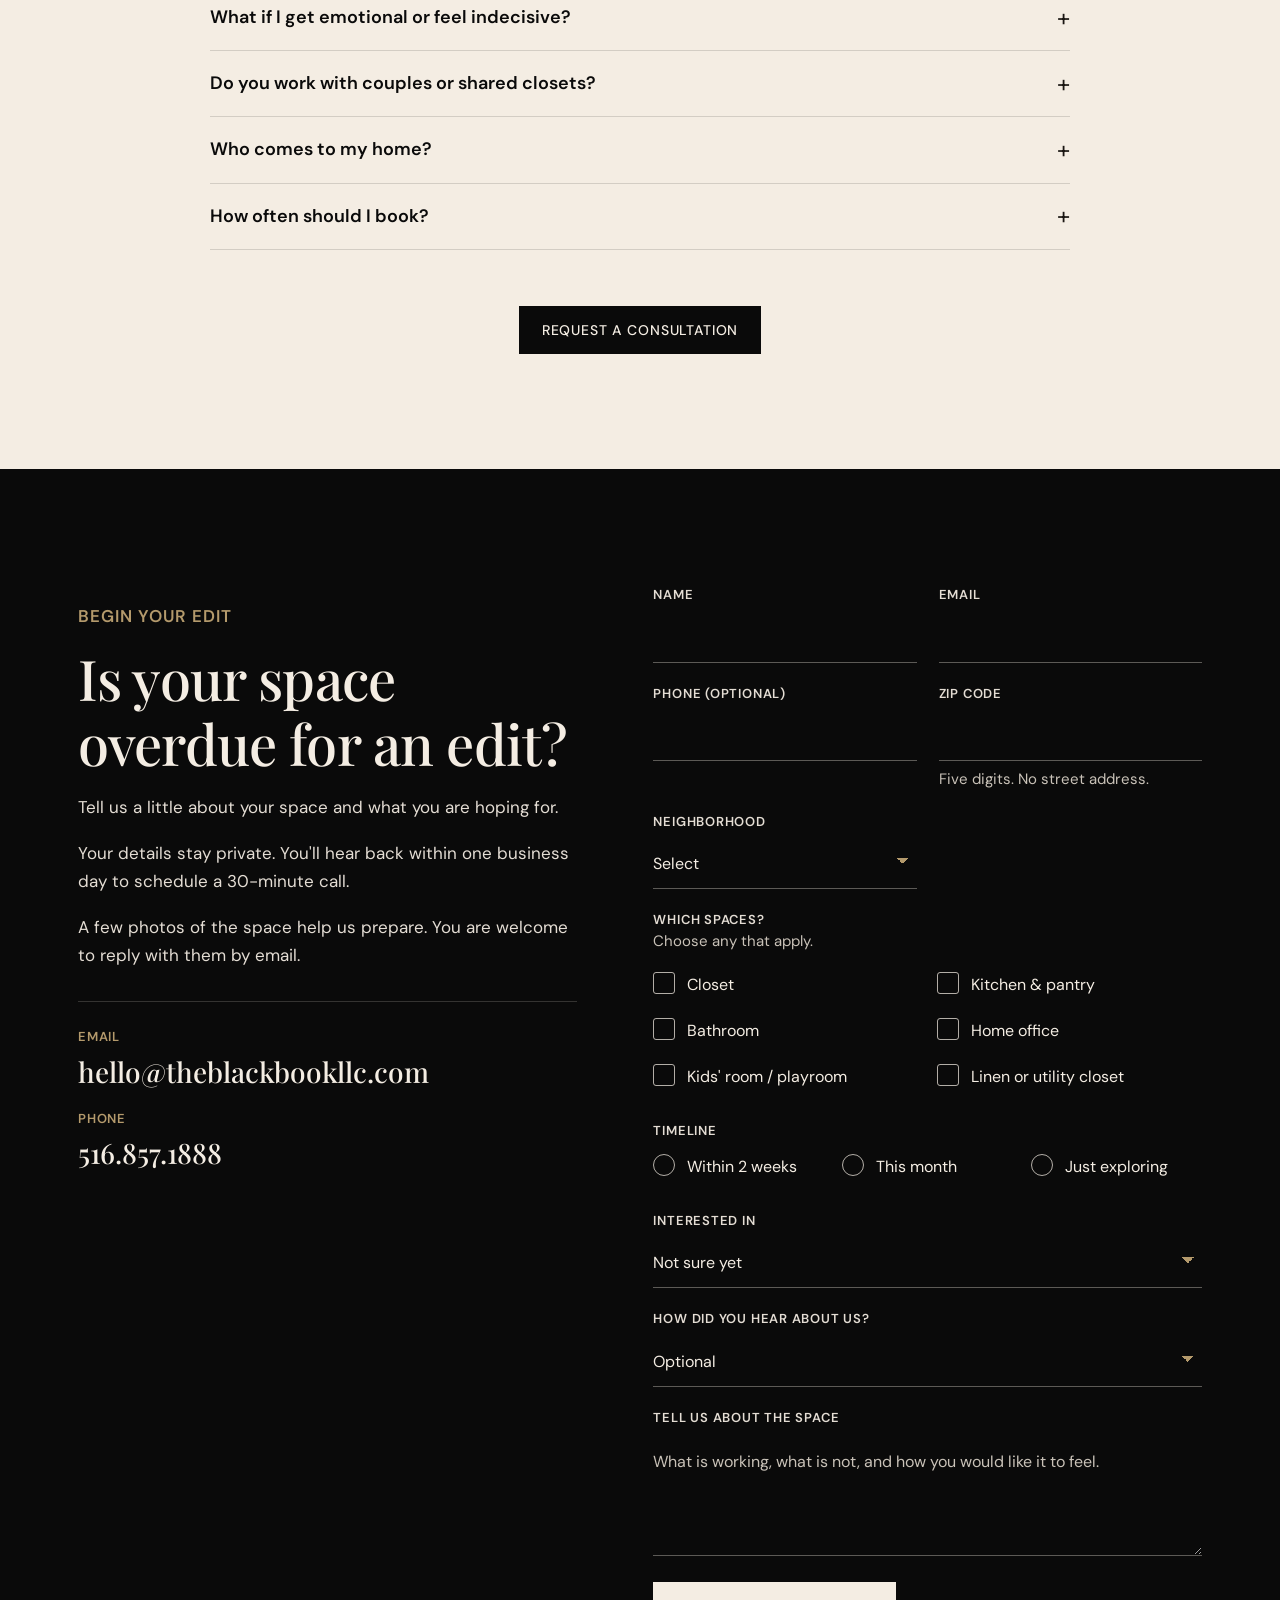
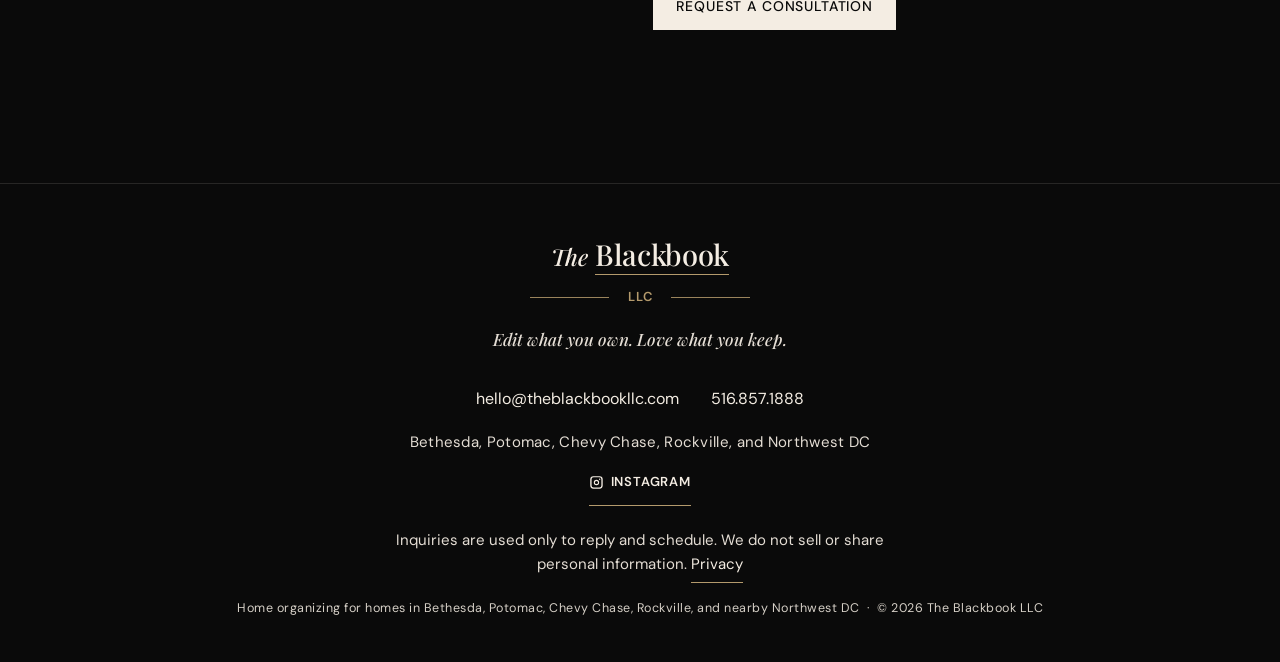
==== commit 5b32ab2a: "Add local business schema and search metadata for the Google profile. (#21) Co-authored-by: Cursor A" ====
--- a/index.html
+++ b/index.html
@@ -4,45 +4,158 @@
 <meta charset="utf-8">
 <meta name="google-site-verification" content="lRuv30W5_CDLHJ1OJX28wv55J2Ue1oXQ1542DlZ1FHw" />
 <meta name="viewport" content="width=device-width, initial-scale=1">
-<title>Home Organizing &amp; Closet Editing in Bethesda | The Blackbook</title>
-<meta name="description" content="Boutique home organizing, with closet editing as the signature, for homes in Bethesda, Potomac, Chevy Chase, Rockville, and nearby Northwest DC.">
+<title>Closet Organizing &amp; Home Editing in Bethesda | The Blackbook</title>
+<meta name="description" content="Closet organizing and home editing in Bethesda, Potomac, Chevy Chase, Rockville, and nearby Northwest Washington DC.">
 <meta name="theme-color" content="#0A0A0A">
 <link rel="canonical" href="https://theblackbookllc.com/">
 <meta property="og:type" content="website">
+<meta property="og:site_name" content="The Blackbook">
+<meta property="og:locale" content="en_US">
 <meta property="og:url" content="https://theblackbookllc.com/">
-<meta property="og:title" content="Home Organizing & Closet Editing in Bethesda | The Blackbook">
-<meta property="og:description" content="Boutique home organizing, with closet editing as the signature, for homes in Bethesda, Potomac, Chevy Chase, Rockville, and nearby Northwest DC.">
+<meta property="og:title" content="Closet Organizing & Home Editing in Bethesda | The Blackbook">
+<meta property="og:description" content="Closet organizing and home editing in Bethesda, Potomac, Chevy Chase, Rockville, and nearby Northwest Washington DC.">
 <meta property="og:image" content="https://theblackbookllc.com/assets/og-share.jpg">
+<meta property="og:image:alt" content="Folded clothing in a finished closet, with The Blackbook wordmark.">
 <meta name="twitter:card" content="summary_large_image">
-<meta name="twitter:title" content="Home Organizing & Closet Editing in Bethesda | The Blackbook">
-<meta name="twitter:description" content="Boutique home organizing, with closet editing as the signature, for homes in Bethesda, Potomac, Chevy Chase, Rockville, and nearby Northwest DC.">
+<meta name="twitter:title" content="Closet Organizing & Home Editing in Bethesda | The Blackbook">
+<meta name="twitter:description" content="Closet organizing and home editing in Bethesda, Potomac, Chevy Chase, Rockville, and nearby Northwest Washington DC.">
 <meta name="twitter:image" content="https://theblackbookllc.com/assets/og-share.jpg">
+<meta name="twitter:image:alt" content="Folded clothing in a finished closet, with The Blackbook wordmark.">
 <link rel="icon" href="/favicon.ico" sizes="any">
 <link rel="icon" type="image/png" sizes="32x32" href="/favicon-32.png">
 <link rel="apple-touch-icon" href="/apple-touch-icon.png">
 <link rel="preload" as="image" href="assets/work/18-sweater-cubbies.webp?v=20261112" imagesrcset="assets/work/18-sweater-cubbies-800.webp?v=20261112 706w, assets/work/18-sweater-cubbies.webp?v=20261112 1413w" imagesizes="(max-width:860px) 92vw, 500px" fetchpriority="high">
-<link rel="stylesheet" href="/styles.css?v=20261124">
+<link rel="stylesheet" href="/styles.css?v=20261117">
 <script type="application/ld+json">
 {
   "@context": "https://schema.org",
-  "@type": "ProfessionalService",
-  "name": "The Blackbook LLC",
-  "url": "https://theblackbookllc.com",
-  "telephone": "+1-516-857-1888",
-  "email": "hello@theblackbookllc.com",
-  "image": "https://theblackbookllc.com/assets/work/18-sweater-cubbies.webp",
-  "priceRange": "$375+",
-  "description": "Boutique home organizing, with closet editing as the signature. Edit what you own. Love what you keep.",
-  "areaServed": [
-    { "@type": "City", "name": "Bethesda", "containedInPlace": { "@type": "State", "name": "Maryland" } },
-    { "@type": "City", "name": "Potomac", "containedInPlace": { "@type": "State", "name": "Maryland" } },
-    { "@type": "City", "name": "Chevy Chase", "containedInPlace": { "@type": "State", "name": "Maryland" } },
-    { "@type": "City", "name": "Rockville", "containedInPlace": { "@type": "State", "name": "Maryland" } },
-    { "@type": "Place", "name": "Northwest DC" }
-  ],
-  "sameAs": ["https://www.instagram.com/TheBlackBook17/"],
-  "logo": "https://theblackbookllc.com/apple-touch-icon.png",
-  "founder": { "@type": "Person", "name": "Lisa Jurick" }
+  "@graph": [
+    {
+      "@type": ["ProfessionalService", "LocalBusiness"],
+      "@id": "https://theblackbookllc.com/#business",
+      "name": "The Blackbook",
+      "legalName": "The Blackbook LLC",
+      "url": "https://theblackbookllc.com",
+      "telephone": "+1-516-857-1888",
+      "email": "hello@theblackbookllc.com",
+      "image": "https://theblackbookllc.com/assets/og-share.jpg",
+      "logo": "https://theblackbookllc.com/apple-touch-icon.png",
+      "description": "Closet organizing and home editing for homes in Bethesda, Potomac, Chevy Chase, Rockville, and Northwest Washington DC. Edit what you own. Love what you keep.",
+      "slogan": "Edit what you own. Love what you keep.",
+      "founder": {
+        "@type": "Person",
+        "name": "Lisa Jurick",
+        "jobTitle": "Owner"
+      },
+      "sameAs": ["https://www.instagram.com/TheBlackBook17/"],
+      "areaServed": [
+        { "@id": "https://theblackbookllc.com/#area-bethesda" },
+        { "@id": "https://theblackbookllc.com/#area-potomac" },
+        { "@id": "https://theblackbookllc.com/#area-chevy-chase" },
+        { "@id": "https://theblackbookllc.com/#area-rockville" },
+        { "@id": "https://theblackbookllc.com/#area-northwest-washington-dc" }
+      ]
+    },
+    {
+      "@type": "City",
+      "@id": "https://theblackbookllc.com/#area-bethesda",
+      "name": "Bethesda",
+      "containedInPlace": { "@type": "State", "name": "Maryland" }
+    },
+    {
+      "@type": "City",
+      "@id": "https://theblackbookllc.com/#area-potomac",
+      "name": "Potomac",
+      "containedInPlace": { "@type": "State", "name": "Maryland" }
+    },
+    {
+      "@type": "City",
+      "@id": "https://theblackbookllc.com/#area-chevy-chase",
+      "name": "Chevy Chase",
+      "containedInPlace": { "@type": "State", "name": "Maryland" }
+    },
+    {
+      "@type": "City",
+      "@id": "https://theblackbookllc.com/#area-rockville",
+      "name": "Rockville",
+      "containedInPlace": { "@type": "State", "name": "Maryland" }
+    },
+    {
+      "@type": "AdministrativeArea",
+      "@id": "https://theblackbookllc.com/#area-northwest-washington-dc",
+      "name": "Northwest Washington DC",
+      "containedInPlace": {
+        "@type": "City",
+        "name": "Washington",
+        "containedInPlace": { "@type": "AdministrativeArea", "name": "District of Columbia" }
+      }
+    },
+    {
+      "@type": "Service",
+      "@id": "https://theblackbookllc.com/#service-the-closet-edit",
+      "name": "The Closet Edit",
+      "serviceType": "Closet organizing",
+      "description": "Best for a focused reset of one closet around what is actually worn.",
+      "url": "https://theblackbookllc.com/#services",
+      "provider": { "@id": "https://theblackbookllc.com/#business" },
+      "areaServed": [
+        { "@id": "https://theblackbookllc.com/#area-bethesda" },
+        { "@id": "https://theblackbookllc.com/#area-potomac" },
+        { "@id": "https://theblackbookllc.com/#area-chevy-chase" },
+        { "@id": "https://theblackbookllc.com/#area-rockville" },
+        { "@id": "https://theblackbookllc.com/#area-northwest-washington-dc" }
+      ]
+    },
+    {
+      "@type": "Service",
+      "@id": "https://theblackbookllc.com/#service-the-seasonal-switch",
+      "name": "The Seasonal Switch",
+      "serviceType": "Closet organizing",
+      "description": "Best for bringing the right season forward and putting the rest away, edited as you go.",
+      "url": "https://theblackbookllc.com/#services",
+      "provider": { "@id": "https://theblackbookllc.com/#business" },
+      "areaServed": [
+        { "@id": "https://theblackbookllc.com/#area-bethesda" },
+        { "@id": "https://theblackbookllc.com/#area-potomac" },
+        { "@id": "https://theblackbookllc.com/#area-chevy-chase" },
+        { "@id": "https://theblackbookllc.com/#area-rockville" },
+        { "@id": "https://theblackbookllc.com/#area-northwest-washington-dc" }
+      ]
+    },
+    {
+      "@type": "Service",
+      "@id": "https://theblackbookllc.com/#service-the-complete-reset",
+      "name": "The Complete Reset",
+      "serviceType": "Closet organizing",
+      "description": "Best for a deep edit of clothing, shoes, bags, and accessories.",
+      "url": "https://theblackbookllc.com/#services",
+      "provider": { "@id": "https://theblackbookllc.com/#business" },
+      "areaServed": [
+        { "@id": "https://theblackbookllc.com/#area-bethesda" },
+        { "@id": "https://theblackbookllc.com/#area-potomac" },
+        { "@id": "https://theblackbookllc.com/#area-chevy-chase" },
+        { "@id": "https://theblackbookllc.com/#area-rockville" },
+        { "@id": "https://theblackbookllc.com/#area-northwest-washington-dc" }
+      ]
+    },
+    {
+      "@type": "Service",
+      "@id": "https://theblackbookllc.com/#service-maintenance",
+      "name": "Maintenance",
+      "alternateName": "Maintenance Visit",
+      "serviceType": "Closet organizing",
+      "description": "Best as a tune-up for a closet already edited. Returning clients only. A first visit has a three-hour minimum.",
+      "url": "https://theblackbookllc.com/#services",
+      "provider": { "@id": "https://theblackbookllc.com/#business" },
+      "areaServed": [
+        { "@id": "https://theblackbookllc.com/#area-bethesda" },
+        { "@id": "https://theblackbookllc.com/#area-potomac" },
+        { "@id": "https://theblackbookllc.com/#area-chevy-chase" },
+        { "@id": "https://theblackbookllc.com/#area-rockville" },
+        { "@id": "https://theblackbookllc.com/#area-northwest-washington-dc" }
+      ]
+    }
+  ]
 }
 </script>
 <script type="application/ld+json">
@@ -63,7 +176,7 @@
       "name": "Do you organize spaces other than closets?",
       "acceptedAnswer": {
         "@type": "Answer",
-        "text": "Yes. Kitchens and pantries, bathrooms, home offices, kids' rooms and playrooms, and linen and utility closets. Same approach: we edit first, then organize what stays. Each project gets a written estimate after a free consultation."
+        "text": "Yes. Kitchens and pantries, bathrooms, home offices, kids' rooms and playrooms, and linen and utility closets. Same approach: we edit first, then organize what stays. Each project gets a written quote after a free consultation."
       }
     },
     {
@@ -95,7 +208,7 @@
       "name": "How much does it cost?",
       "acceptedAnswer": {
         "@type": "Answer",
-        "text": "Packages start at $575 for The Closet Edit, $750 for The Seasonal Switch, $1,125 for The Complete Reset, and $375 for a Maintenance Visit (returning clients). Every home is different, so your exact price comes in a written estimate after your free consultation. Larger spaces may need more time, and additional hours are $195 each, only with your approval."
+        "text": "Packages start at $575 for The Closet Edit, $750 for The Seasonal Switch, $1,125 for The Complete Reset, and $375 for a Maintenance Visit (returning clients). Every home is different, so your exact price comes in a written quote after your free consultation. Larger spaces may need more time, and additional hours are $195 each, only with your approval."
       }
     },
     {
@@ -111,7 +224,7 @@
       "name": "Is the consultation free?",
       "acceptedAnswer": {
         "@type": "Answer",
-        "text": "Yes. It is a complimentary 30-minute call to learn about the space and prepare a written estimate."
+        "text": "Yes. It is a complimentary 30-minute call to learn about the space and prepare a written quote."
       }
     },
     {
@@ -216,7 +329,7 @@
           <h2>Not tidying. <em>Editing.</em></h2>
         </div>
         <div class="reveal">
-          <p>Folding and bins only rearrange the problem. The difference is a calm, experienced eye beside you, helping you decide with confidence what earns its place, room by&nbsp;room.</p>
+          <p>Folding and bins only rearrange the problem. The difference is judgment: a calm, experienced eye beside you, helping you decide with confidence what earns its place, room by&nbsp;room.</p>
           <p>Every session is personal, private, and paced around you. You make every final call; we make the decisions easier and the result&nbsp;last.</p>
         </div>
       </div>
@@ -312,9 +425,9 @@
     <div class="wrap">
       <div class="head reveal">
         <div><p class="eyebrow">Signature&nbsp;services</p><h2>Four ways to&nbsp;begin.</h2></div>
-        <p>Each project starts with a short consultation and a written estimate, so you know exactly what is included before we&nbsp;arrive.</p>
-      </div>
-      <p class="packages-note reveal">Every edit begins with a free <span class="nowrap">30-minute</span> consultation and a written&nbsp;estimate.</p>
+        <p>Each project starts with a short consultation and a written quote, so you know exactly what is included before we&nbsp;arrive.</p>
+      </div>
+      <p class="packages-note reveal">Every edit begins with a free <span class="nowrap">30-minute</span> consultation and a written&nbsp;quote.</p>
       <div class="services">
         <article class="svc reveal">
           <h3>The Closet&nbsp;Edit</h3>
@@ -350,7 +463,7 @@
       <div class="not-included reveal">
         <div>
           <h3>What's not&nbsp;included</h3>
-          <p>Any materials are approved by you first and billed separately. Larger or more complex projects receive a custom written&nbsp;estimate.</p>
+          <p>Any materials are approved by you first and billed separately. Larger or more complex projects receive a custom written&nbsp;quote.</p>
         </div>
         <ul>
           <li>Organizing&nbsp;products</li>
@@ -384,50 +497,7 @@
         <li>Kids' rooms and&nbsp;playrooms</li>
         <li>Linen and utility&nbsp;closets</li>
       </ul>
-      <p class="beyond-note reveal">Other spaces are priced individually, with a written estimate after a free&nbsp;consultation.</p>
-      <div class="section-cta reveal">
-        <a class="btn" href="#contact">Request a consultation</a>
-      </div>
-    </div>
-  </section>
-
-  <section class="block feature" id="new-home">
-    <div class="wrap">
-      <div class="feature-grid">
-        <p class="eyebrow reveal">New home&nbsp;move-ins</p>
-        <div class="feature-copy reveal">
-          <h2>Moving in? Start with what you&nbsp;love.</h2>
-          <p class="feature-body">A new home is a fresh start, and the best moment to decide what comes with you into every closet and cabinet. Lisa helps you unpack with intention, setting up each space around how your family actually lives, so the house feels like home from the very first&nbsp;week.</p>
-        </div>
-        <ul class="feature-list reveal">
-          <li>Closets and dressing rooms ready from day&nbsp;one</li>
-          <li>Kitchens and pantries arranged around your&nbsp;routine</li>
-          <li>Kids' rooms that are easy to keep&nbsp;up</li>
-          <li>Editing as we unpack, so only what you love takes up&nbsp;space</li>
-        </ul>
-      </div>
-      <div class="section-cta reveal">
-        <a class="btn" href="#contact">Request a consultation</a>
-      </div>
-    </div>
-  </section>
-
-  <section class="block feature" id="large-closets">
-    <div class="wrap">
-      <div class="feature-grid">
-        <p class="eyebrow reveal">Large and walk-in&nbsp;closets</p>
-        <div class="feature-copy reveal">
-          <h2>For the closet with a lot to&nbsp;love.</h2>
-          <p class="feature-body">Walk-ins, dressing rooms, and closets that have filled over the years deserve more than a single afternoon. Lisa works beside you over as many sessions as the space needs, editing clothing, shoes, bags, and accessories, then giving every piece you keep a place where it can be seen and&nbsp;worn.</p>
-        </div>
-        <ul class="feature-list reveal">
-          <li>Multi-day projects, scheduled around&nbsp;you</li>
-          <li>Careful handling of fine and designer&nbsp;pieces</li>
-          <li>Pieces to consign, donate, or repair, set aside for your&nbsp;decision</li>
-          <li>Zones built around your routine, with a plan to keep it&nbsp;working</li>
-        </ul>
-      </div>
-      <p class="beyond-note reveal">Larger projects are scoped after your free <span class="nowrap">30-minute</span> consultation, with a custom written&nbsp;estimate.</p>
+      <p class="beyond-note reveal">Other spaces are priced individually, with a written quote after a free&nbsp;consultation.</p>
       <div class="section-cta reveal">
         <a class="btn" href="#contact">Request a consultation</a>
       </div>
@@ -442,7 +512,7 @@
       </div>
       <div class="steps">
         <div class="step reveal"><div class="n">01</div><h3>Consult</h3><p>A <span class="nowrap">30-minute</span> call. Share a few photos, your challenges, and what you would love the space to feel&nbsp;like.</p></div>
-        <div class="step reveal"><div class="n">02</div><h3>Estimate</h3><p>A written estimate with the package, what is included, and what is not. One clear, agreed&nbsp;scope.</p></div>
+        <div class="step reveal"><div class="n">02</div><h3>Quote</h3><p>A written estimate with the package, what is included, and what is not. One clear, agreed&nbsp;scope.</p></div>
         <div class="step reveal"><div class="n">03</div><h3>Edit</h3><p>We work side by side through every decision and reset each zone. You approve every&nbsp;discard.</p></div>
         <div class="step reveal"><div class="n">04</div><h3>Maintain</h3><p>A final walkthrough, simple steps to keep it working, and an optional seasonal&nbsp;reminder.</p></div>
       </div>
@@ -462,7 +532,7 @@
       <ul class="list reveal">
         <li><div><b>You approve every&nbsp;discard</b><p>Nothing leaves your home without your say. We guide;&nbsp;you&nbsp;decide.</p></div></li>
         <li><div><b>Privacy,&nbsp;always</b><p>We never photograph or share your home or the spaces we edit without your separate,&nbsp;explicit&nbsp;permission.</p></div></li>
-        <li><div><b>Clear scope, no&nbsp;surprises</b><p>A written estimate up front, and any extra time only ever with&nbsp;your&nbsp;approval.</p></div></li>
+        <li><div><b>Clear scope, no&nbsp;surprises</b><p>A written quote up front, and any extra time only ever with&nbsp;your&nbsp;approval.</p></div></li>
       </ul>
     </div>
   </section>
@@ -486,13 +556,13 @@
       </div>
       <div class="faq reveal">
         <details><summary><h3>What is closet editing,&nbsp;exactly?</h3></summary><p>It is the decision-making part of organizing. Rather than simply refolding what is there, we help you choose with confidence what to keep, donate, or repair, then organize what remains so it is easy to see and&nbsp;wear.</p></details>
-        <details><summary><h3>Do you organize spaces other than&nbsp;closets?</h3></summary><p>Yes. Kitchens and pantries, bathrooms, home offices, kids' rooms and playrooms, and linen and utility closets. Same approach: we edit first, then organize what stays. Each project gets a written estimate after a free&nbsp;consultation.</p></details>
+        <details><summary><h3>Do you organize spaces other than&nbsp;closets?</h3></summary><p>Yes. Kitchens and pantries, bathrooms, home offices, kids' rooms and playrooms, and linen and utility closets. Same approach: we edit first, then organize what stays. Each project gets a written quote after a free&nbsp;consultation.</p></details>
         <details><summary><h3>Do I need to be home during the&nbsp;session?</h3></summary><p>Yes, ideally. Editing works best side by side, and you approve every item that leaves the&nbsp;space.</p></details>
         <details><summary><h3>Is the work&nbsp;confidential?</h3></summary><p>Yes. Sessions are private, and your details stay private. We do not sell or share personal information, and we never photograph or share your home or the spaces we edit without your separate, explicit&nbsp;permission.</p></details>
         <details><summary><h3>Do you sell or install organizing&nbsp;products?</h3></summary><p>No. Organizing products, shelving, installation, hauling, and disposal are not part of our packages. If something would genuinely help, we will suggest it, and any materials are approved by you first and billed&nbsp;separately.</p></details>
-        <details><summary><h3>How much does it&nbsp;cost?</h3></summary><p>Packages start at $575 for The Closet Edit, $750 for The Seasonal Switch, $1,125 for The Complete Reset, and $375 for a Maintenance Visit (returning&nbsp;clients).</p><p>Every home is different, so your exact price comes in a written estimate after your free&nbsp;consultation.</p><p>Larger spaces may need more time, and additional hours are $195 each, only with your&nbsp;approval.</p></details>
+        <details><summary><h3>How much does it&nbsp;cost?</h3></summary><p>Packages start at $575 for The Closet Edit, $750 for The Seasonal Switch, $1,125 for The Complete Reset, and $375 for a Maintenance Visit (returning&nbsp;clients).</p><p>Every home is different, so your exact price comes in a written quote after your free&nbsp;consultation.</p><p>Larger spaces may need more time, and additional hours are $195 each, only with your&nbsp;approval.</p></details>
         <details><summary><h3>How long does a typical session&nbsp;take?</h3></summary><p>Most first visits are three, four, or six hours, depending on the package. A first visit has a three-hour&nbsp;minimum.</p></details>
-        <details><summary><h3>Is the consultation&nbsp;free?</h3></summary><p>Yes. It is a complimentary <span class="nowrap">30-minute</span> call to learn about the space and prepare a written&nbsp;estimate.</p></details>
+        <details><summary><h3>Is the consultation&nbsp;free?</h3></summary><p>Yes. It is a complimentary <span class="nowrap">30-minute</span> call to learn about the space and prepare a written&nbsp;quote.</p></details>
         <details><summary><h3>How do I&nbsp;prepare?</h3></summary><p>No need to tidy first. Be home for the session. Photos are helpful and can be sent by email after you request a&nbsp;consultation.</p></details>
         <details><summary><h3>What happens to&nbsp;donations?</h3></summary><p>You approve every item that leaves. You decide what is donated or kept. We do not name a specific&nbsp;charity.</p></details>
         <details><summary><h3>What if I get emotional or feel&nbsp;indecisive?</h3></summary><p>The session is paced around you. We guide; you make every final&nbsp;call.</p></details>
@@ -582,7 +652,7 @@
   <a class="btn" href="#contact">Request a consultation</a>
 </div>
 
-<script src="/site.js?v=20261117"></script>
+<script src="/site.js?v=20261124"></script>
 <script>
   window.va = window.va || function () { (window.vaq = window.vaq || []).push(arguments); };
 </script>
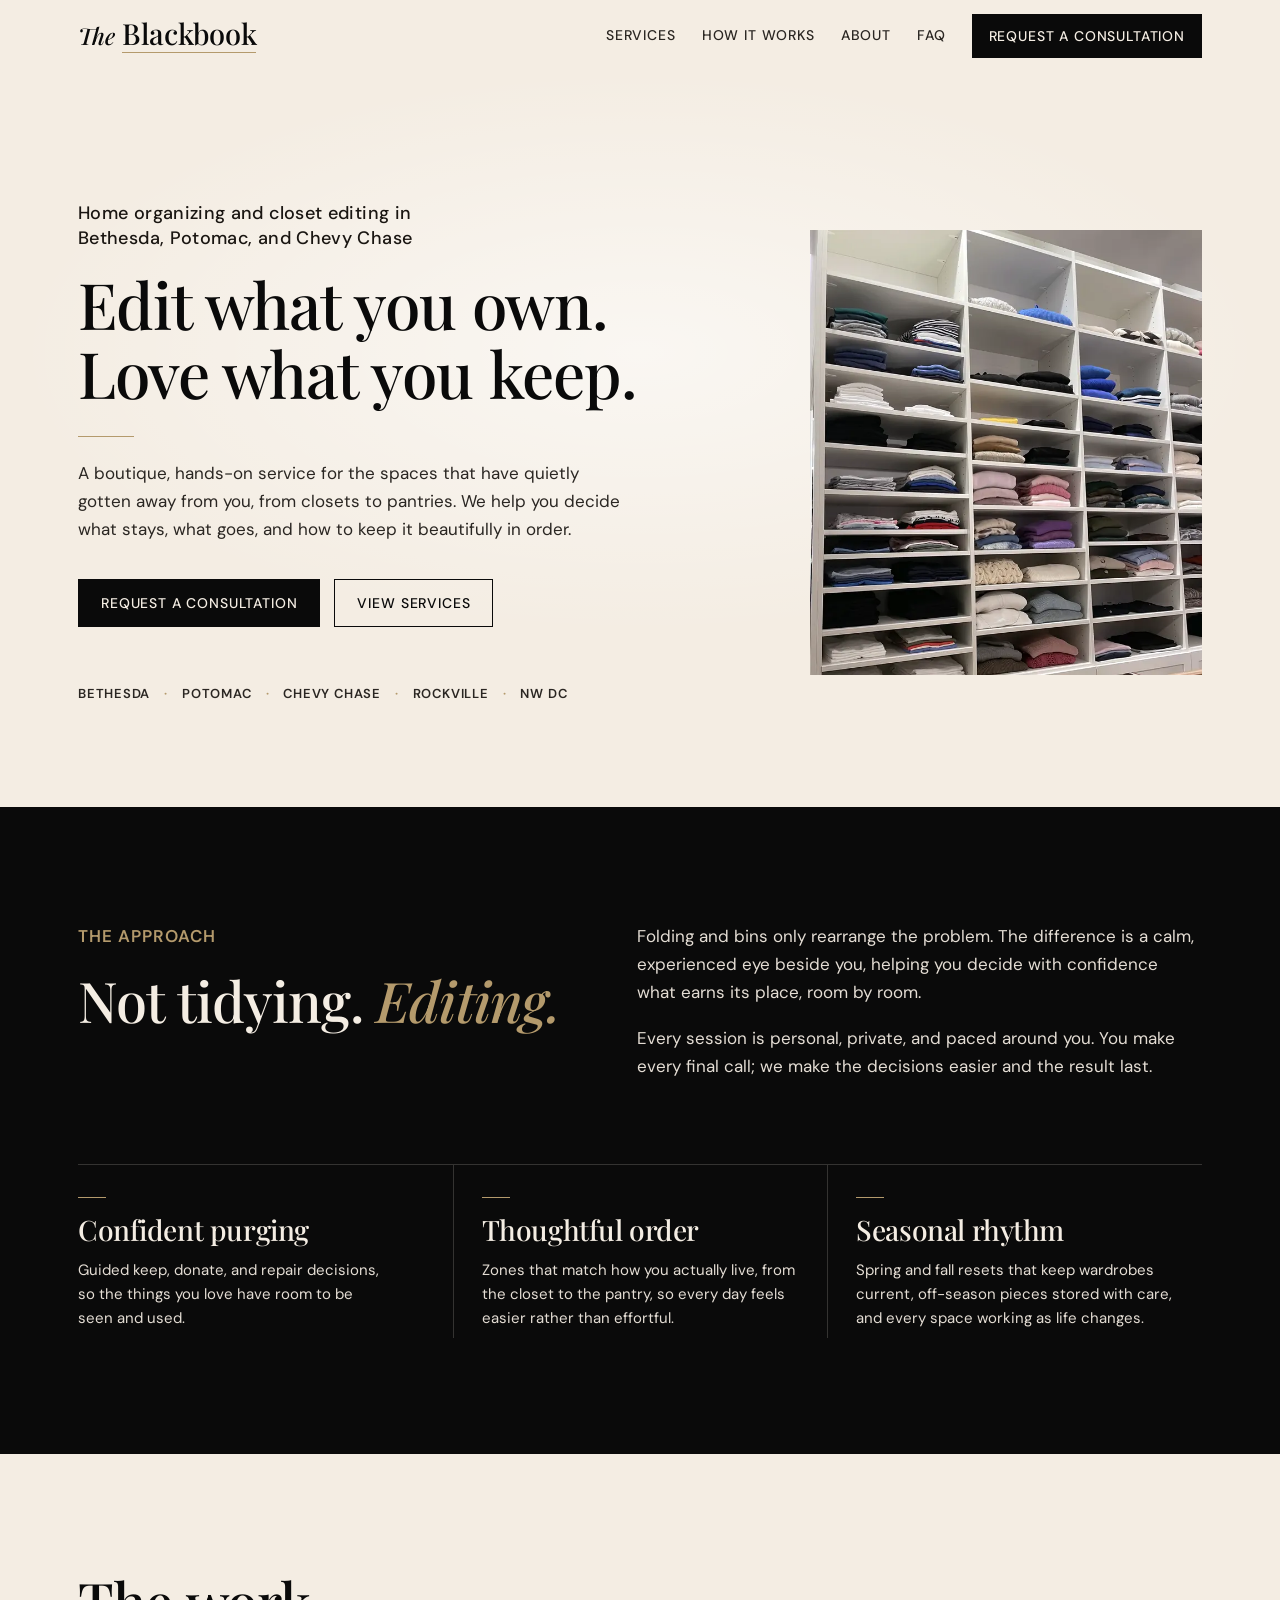
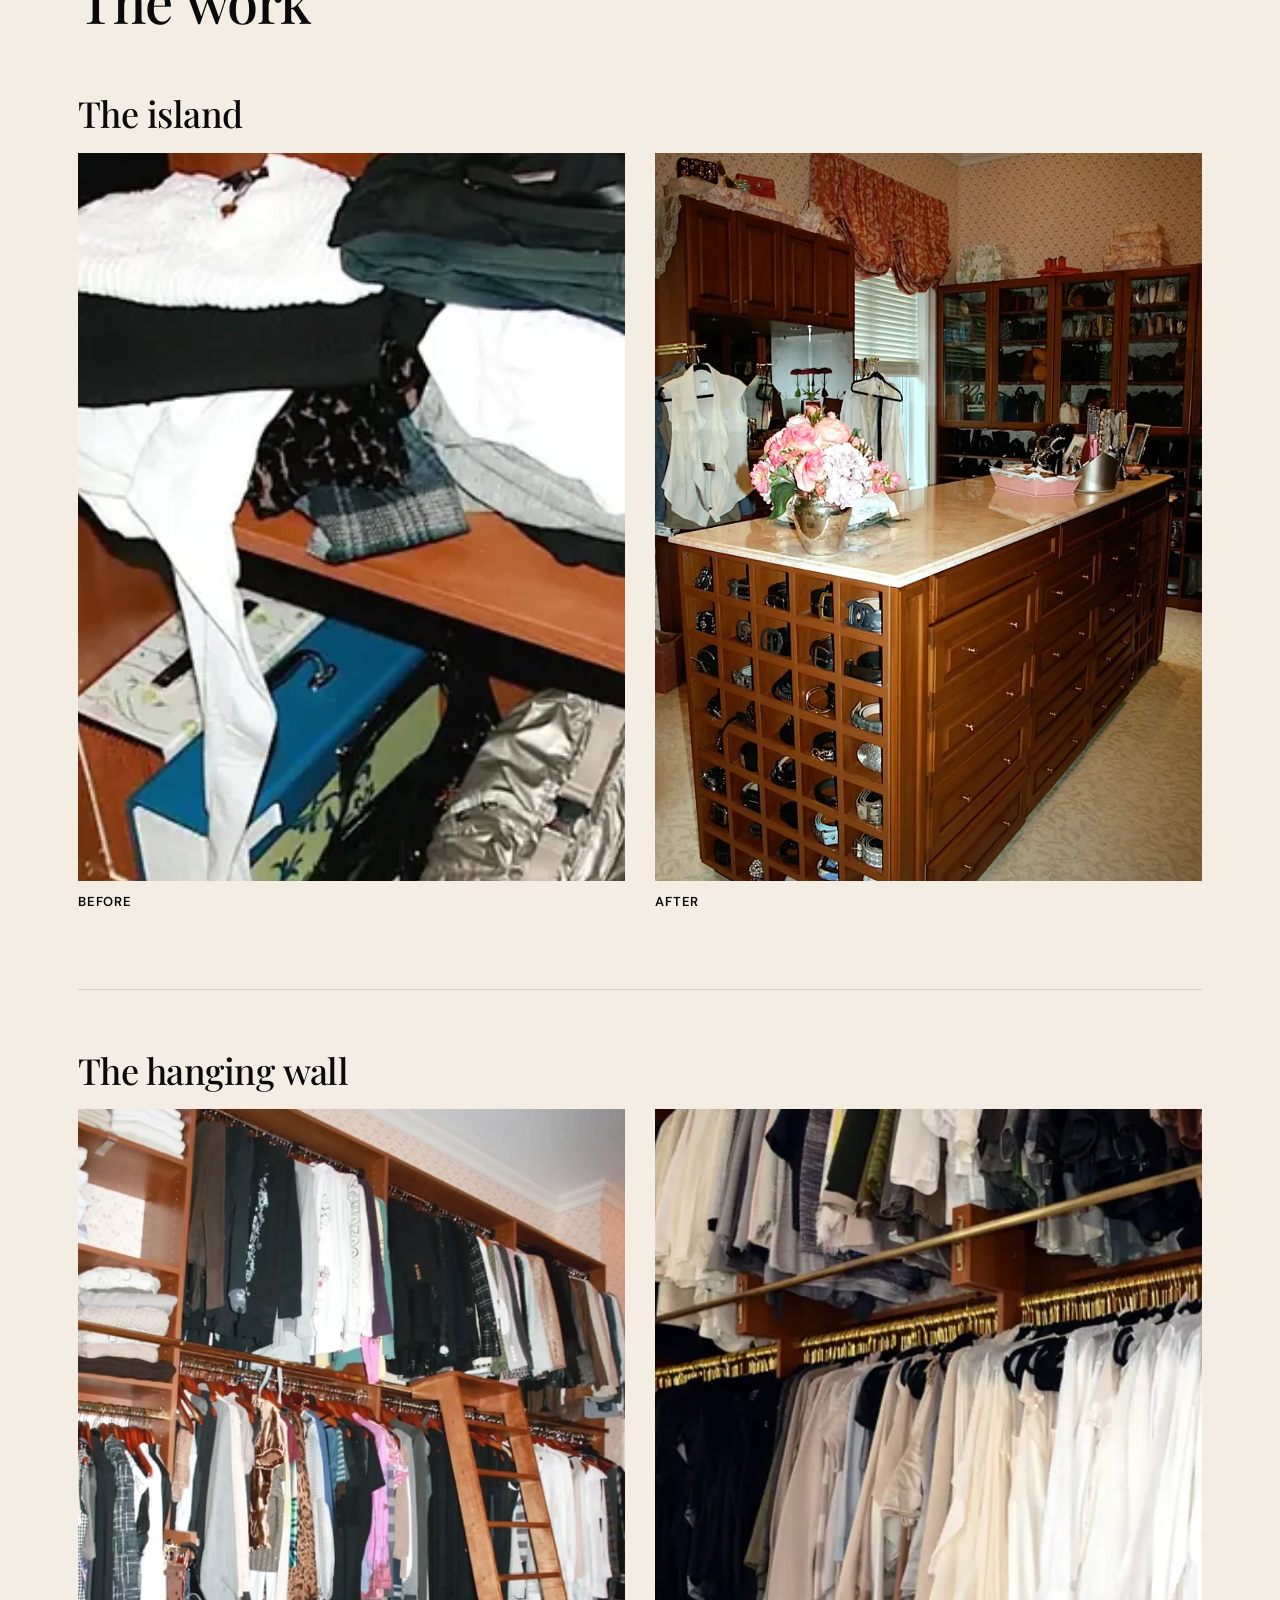
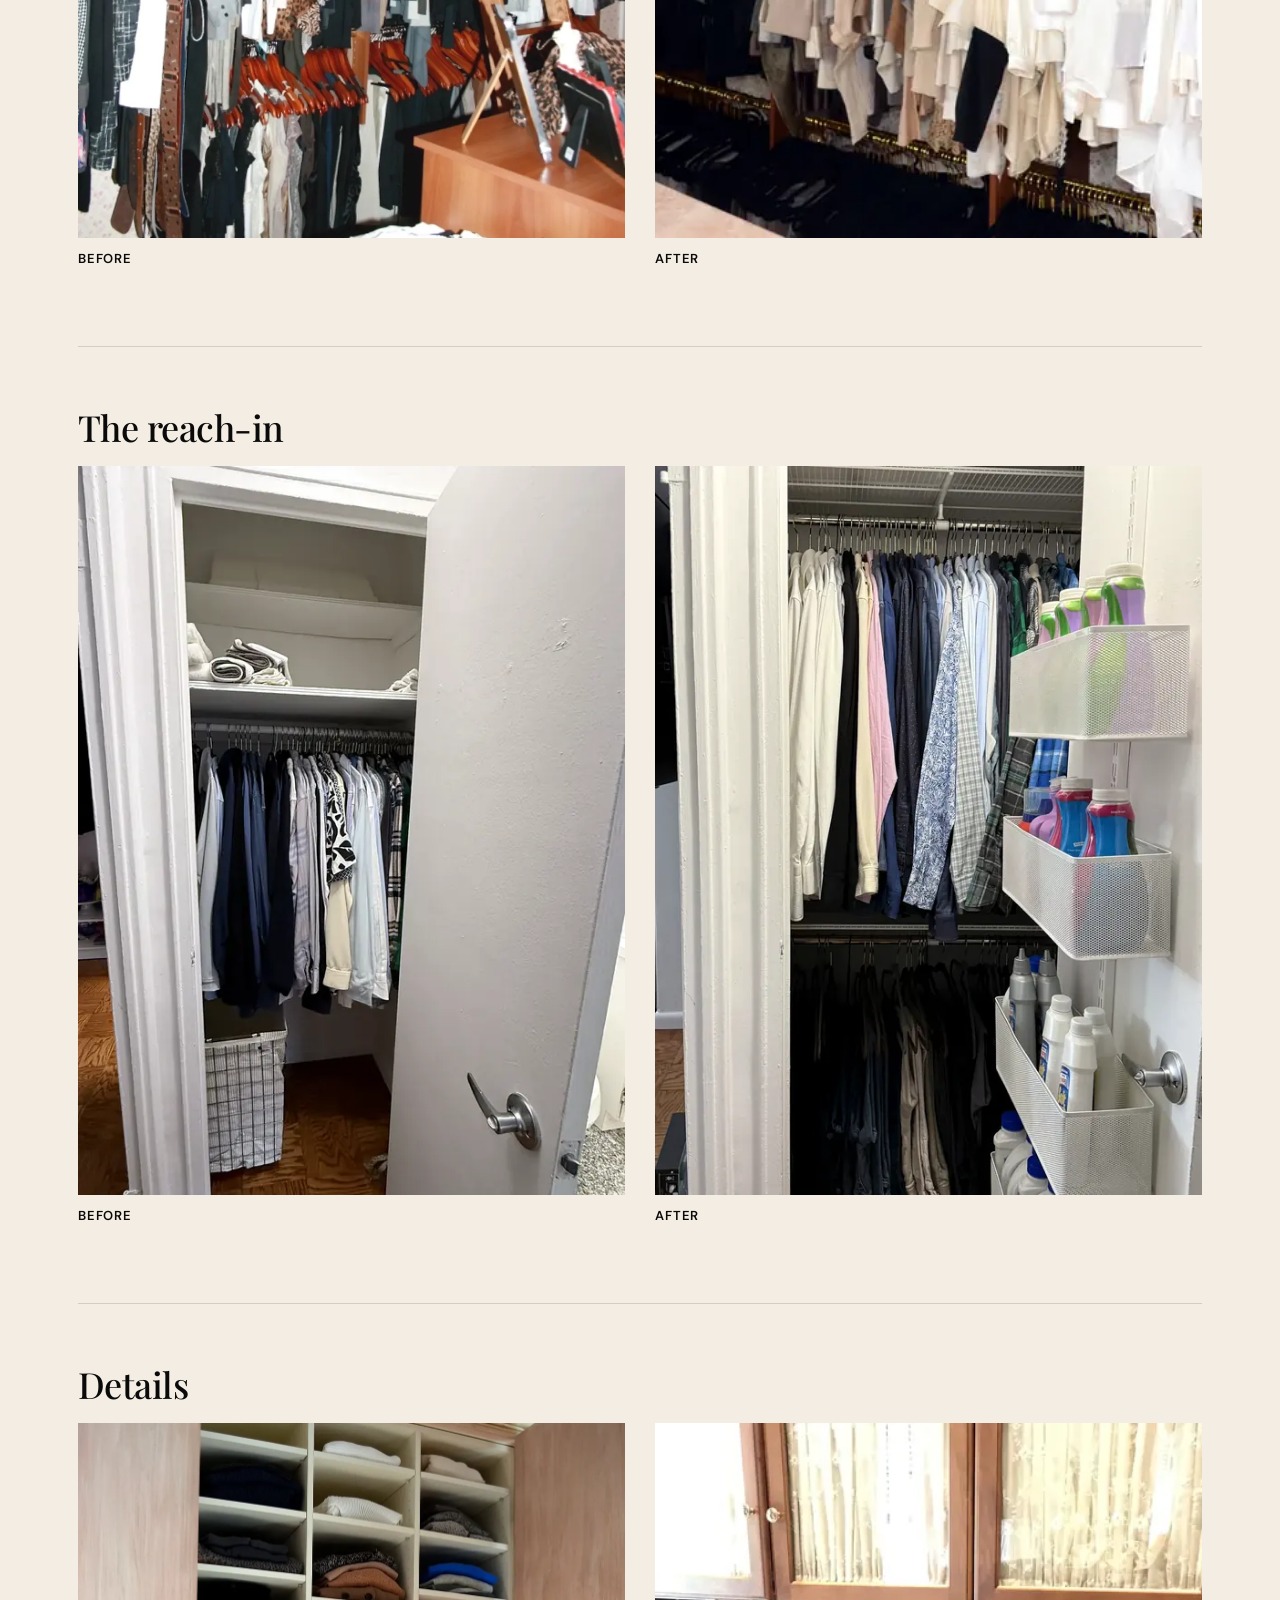
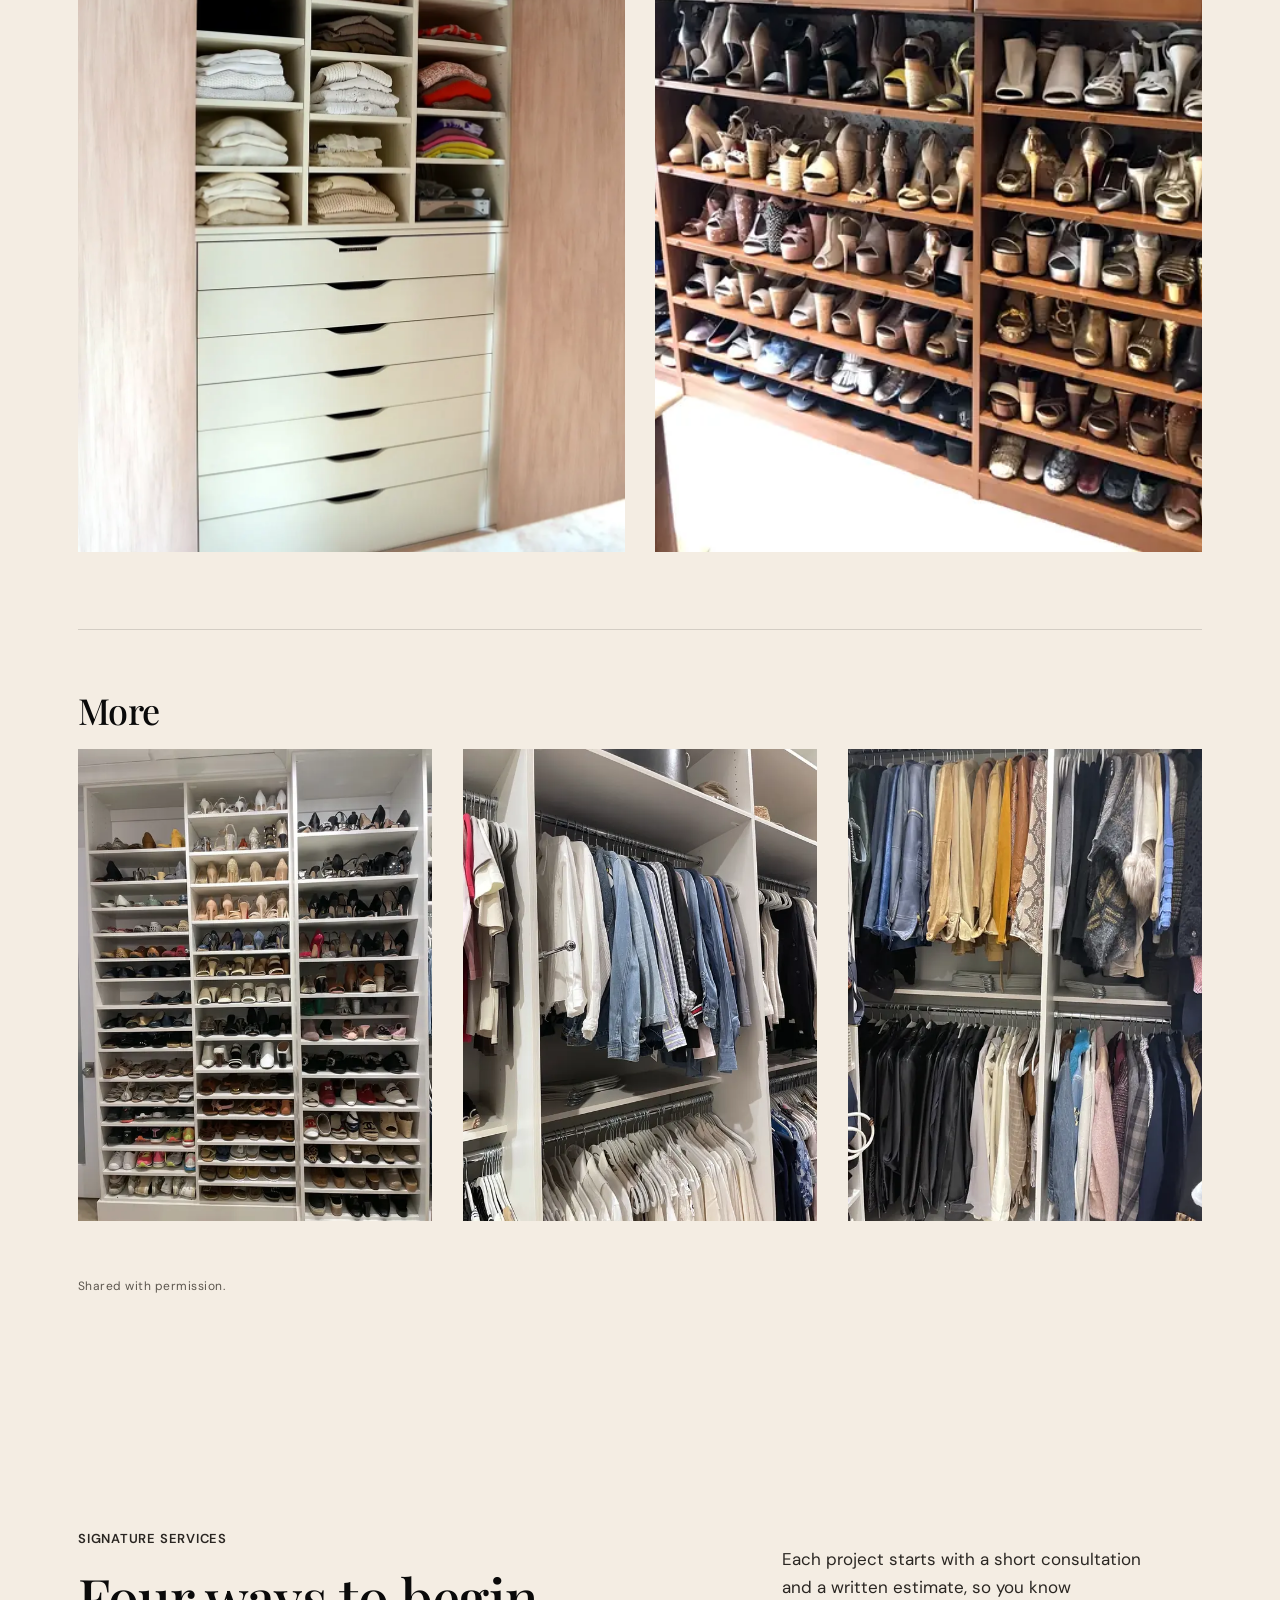
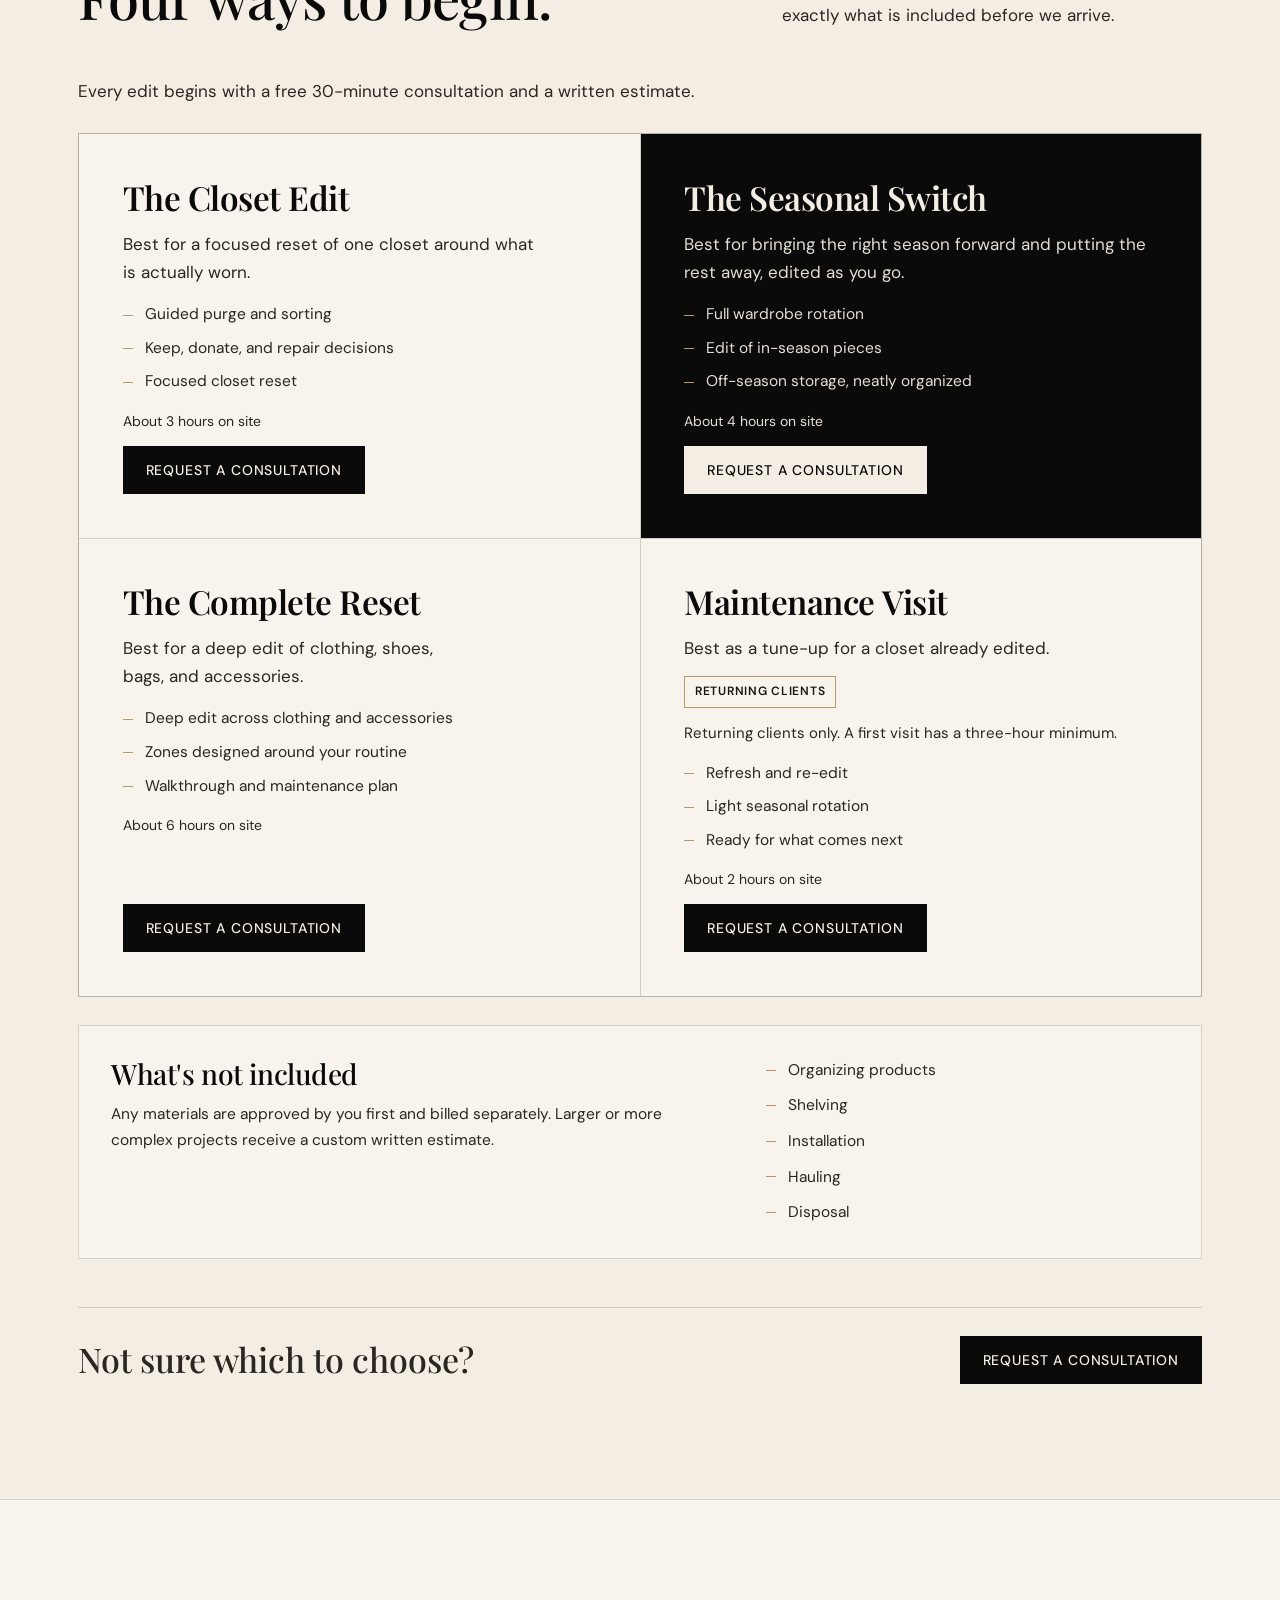
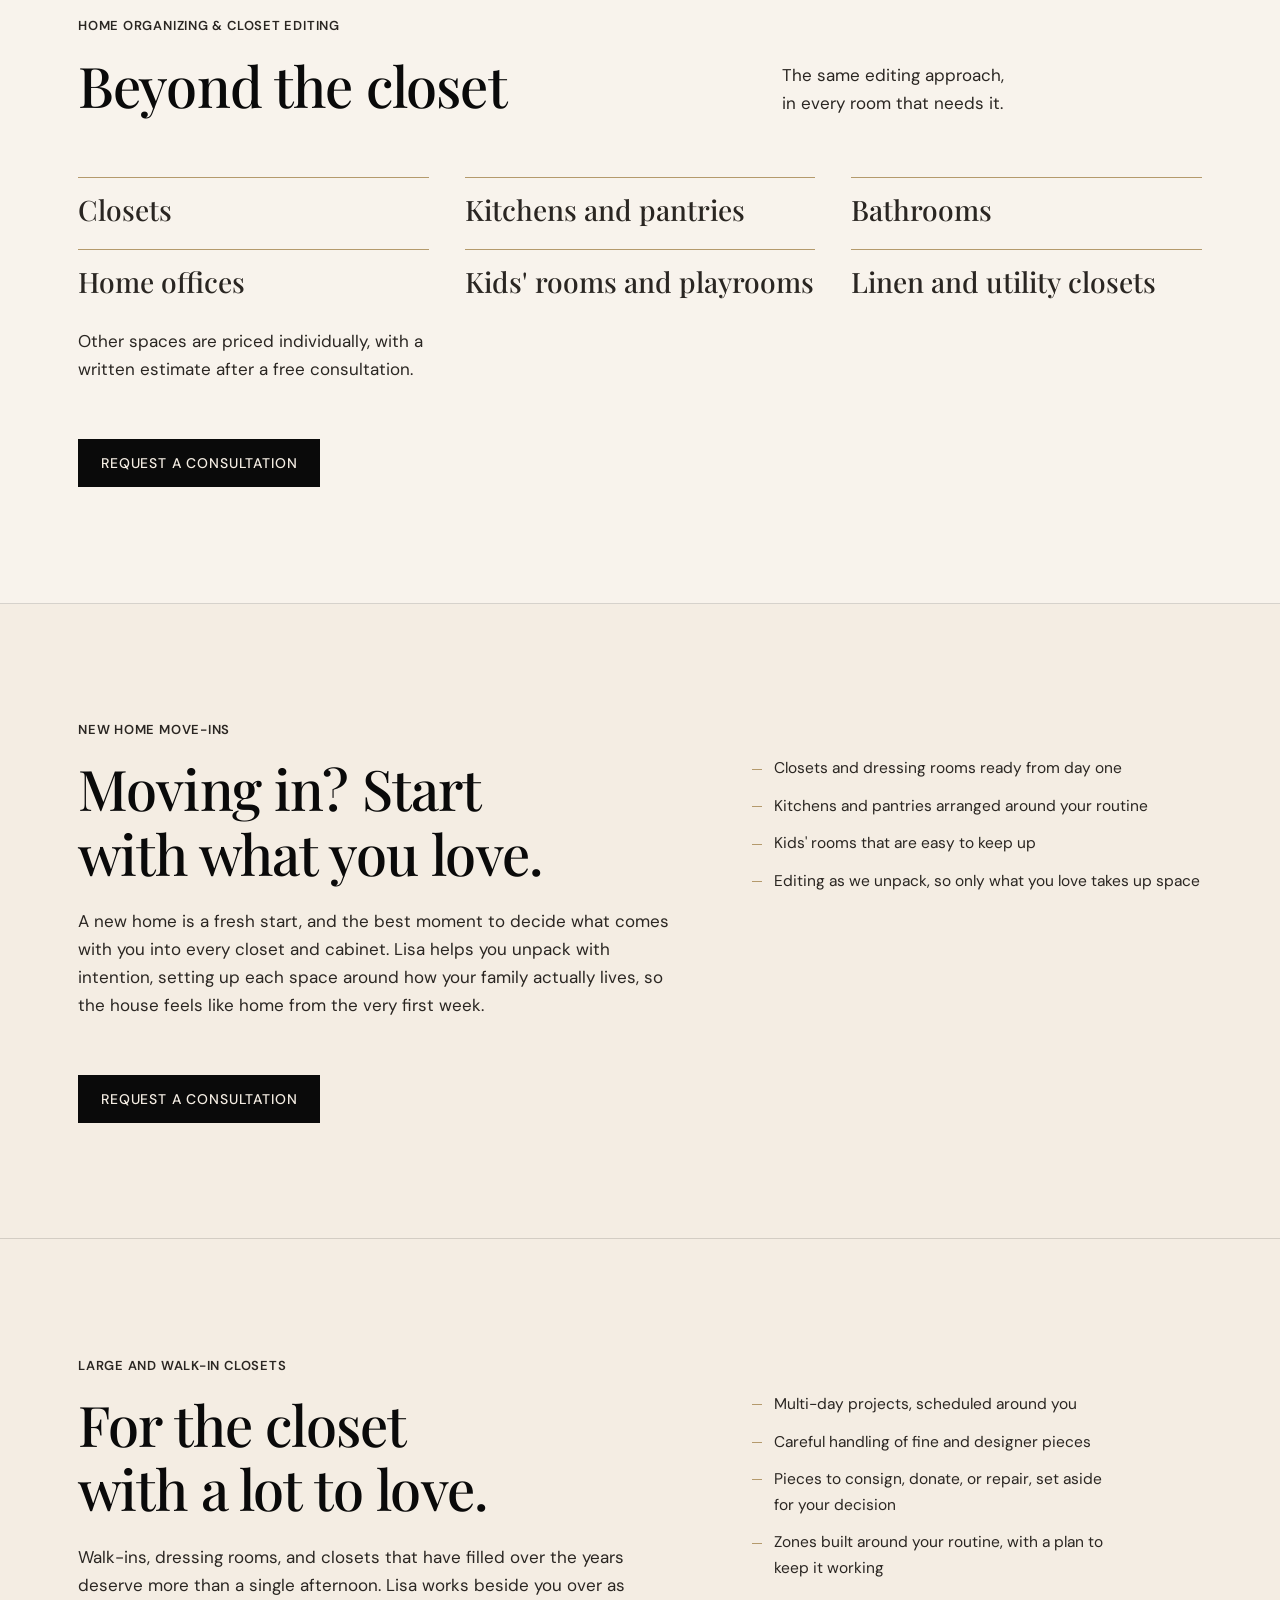
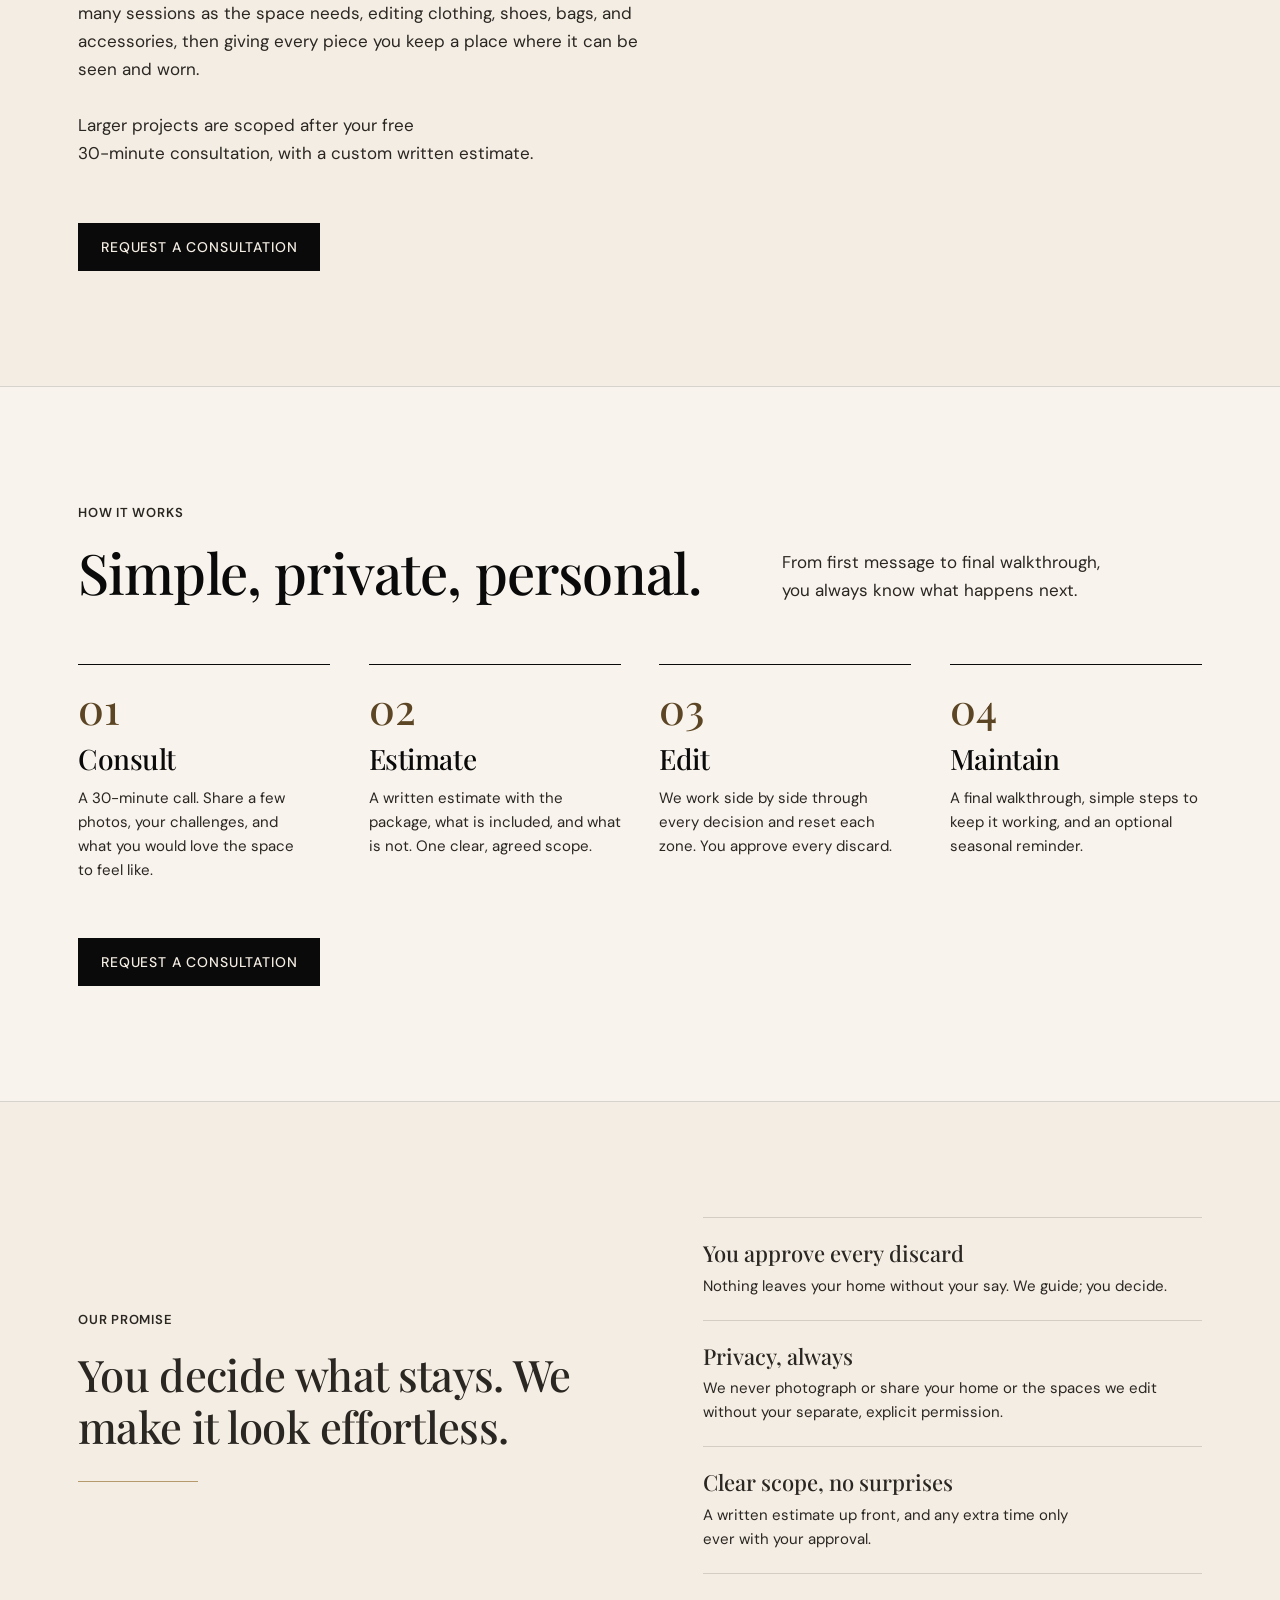
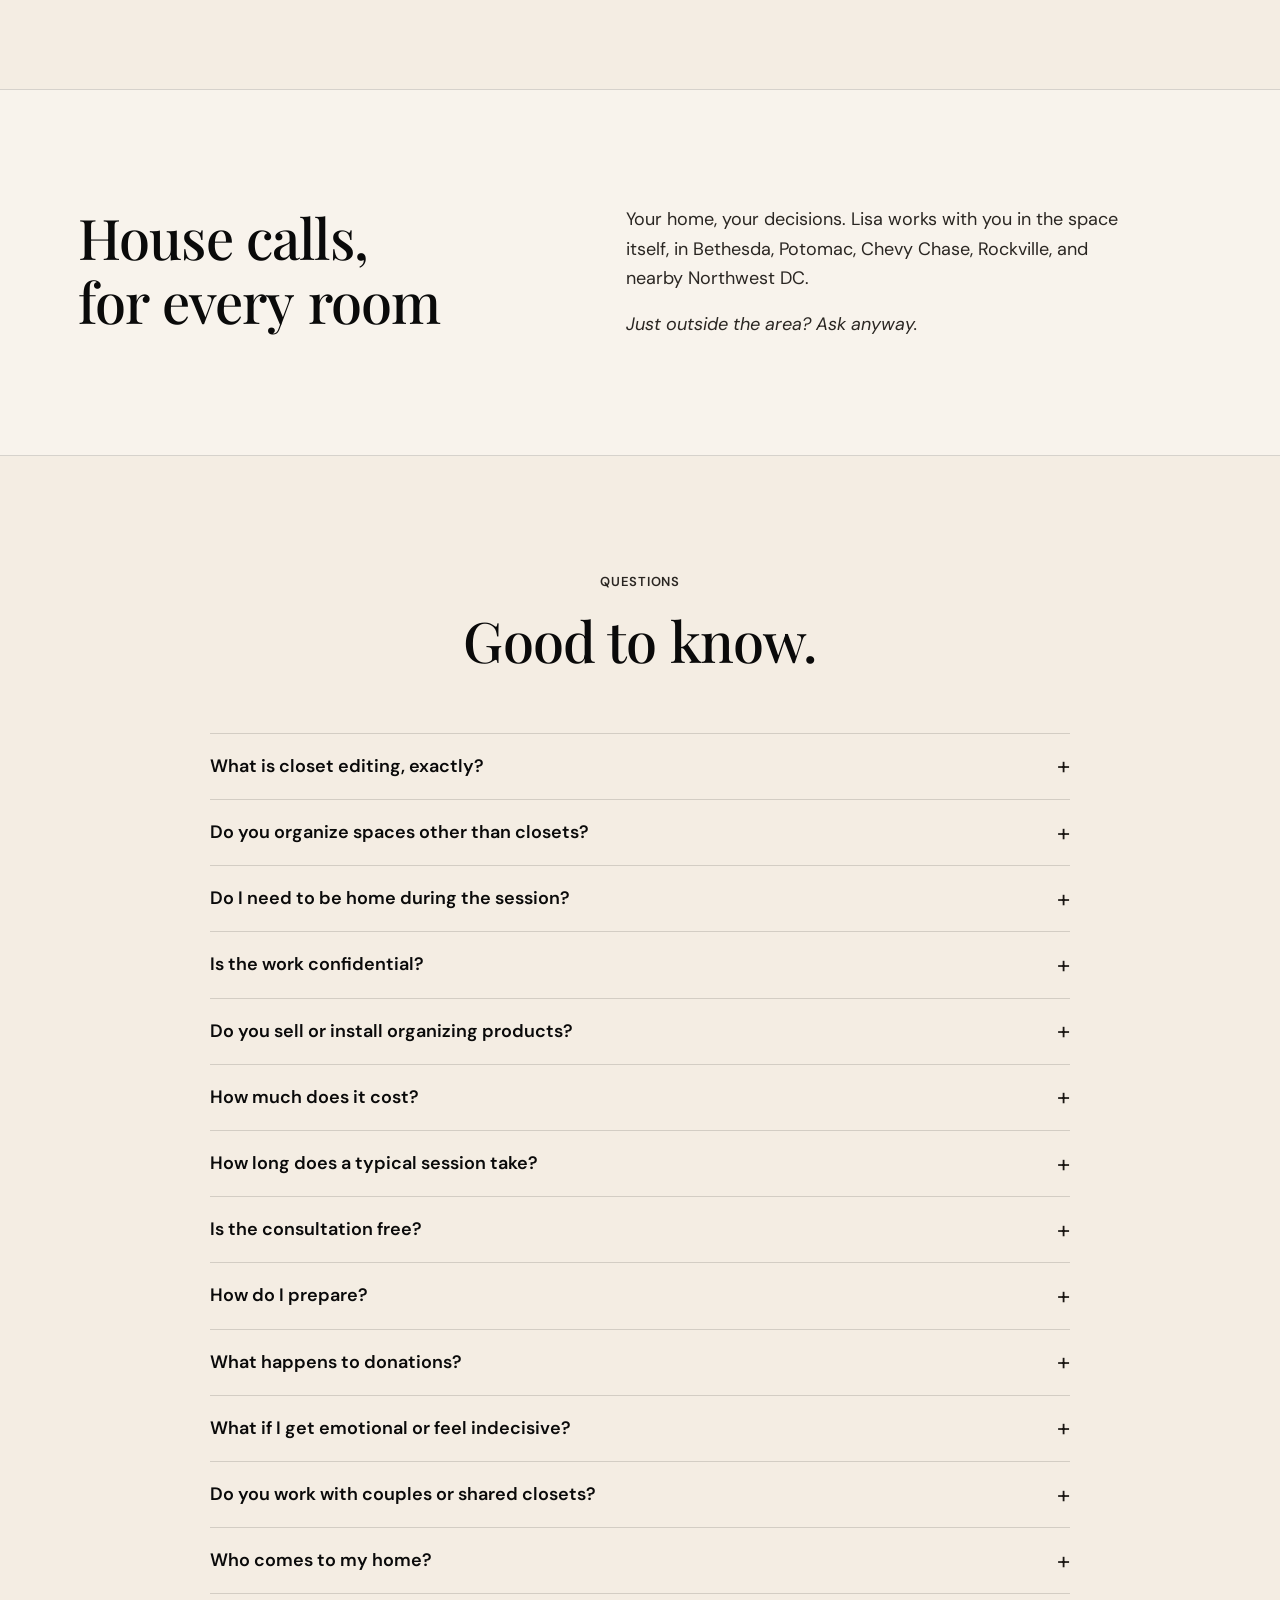
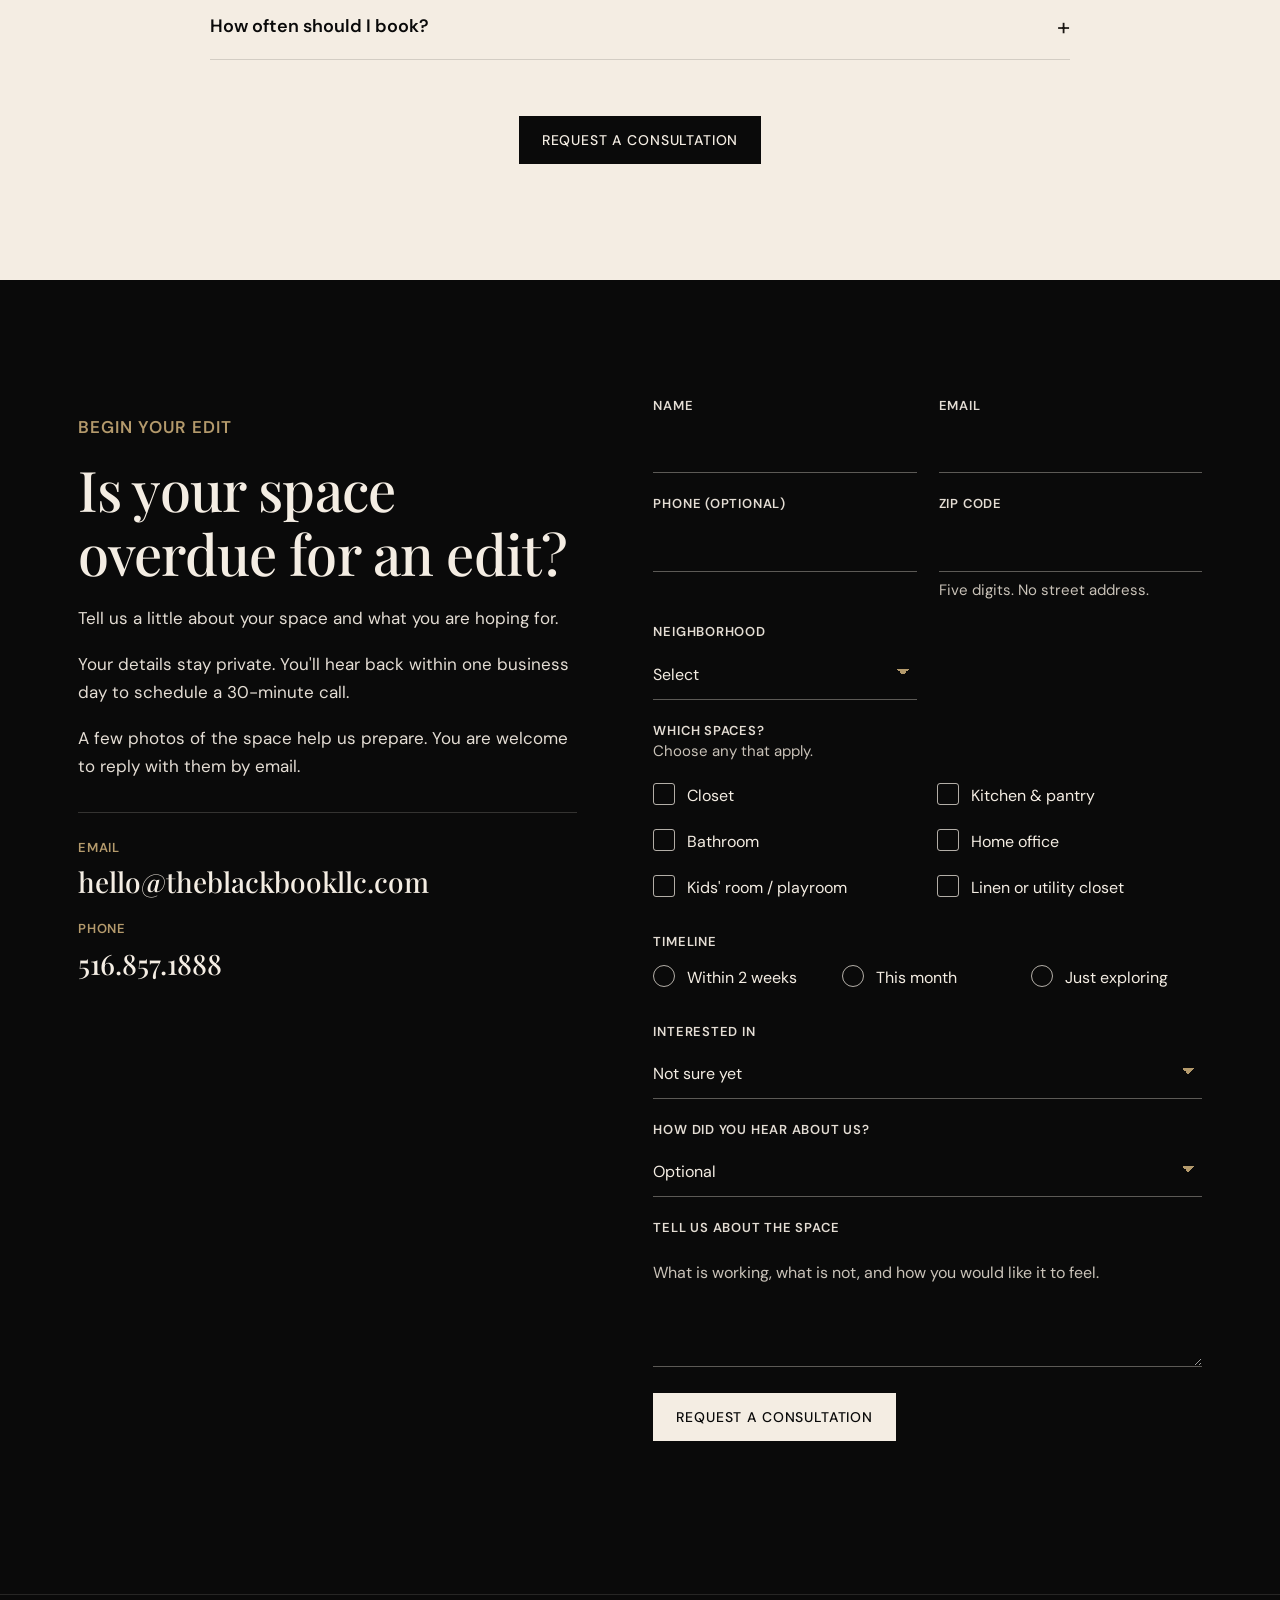
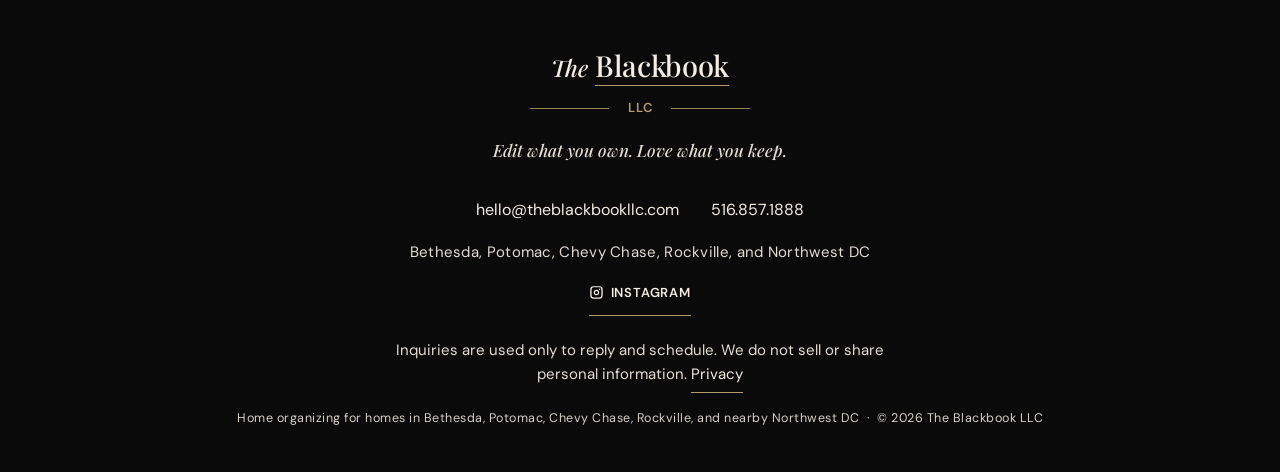
==== commit f05740c6: "Add move-in and large-closet sections, and say estimate. (#22) Two homepage sections sit between Bey" ====
--- a/index.html
+++ b/index.html
@@ -25,7 +25,7 @@
 <link rel="icon" type="image/png" sizes="32x32" href="/favicon-32.png">
 <link rel="apple-touch-icon" href="/apple-touch-icon.png">
 <link rel="preload" as="image" href="assets/work/18-sweater-cubbies.webp?v=20261112" imagesrcset="assets/work/18-sweater-cubbies-800.webp?v=20261112 706w, assets/work/18-sweater-cubbies.webp?v=20261112 1413w" imagesizes="(max-width:860px) 92vw, 500px" fetchpriority="high">
-<link rel="stylesheet" href="/styles.css?v=20261117">
+<link rel="stylesheet" href="/styles.css?v=20261124">
 <script type="application/ld+json">
 {
   "@context": "https://schema.org",
@@ -176,7 +176,7 @@
       "name": "Do you organize spaces other than closets?",
       "acceptedAnswer": {
         "@type": "Answer",
-        "text": "Yes. Kitchens and pantries, bathrooms, home offices, kids' rooms and playrooms, and linen and utility closets. Same approach: we edit first, then organize what stays. Each project gets a written quote after a free consultation."
+        "text": "Yes. Kitchens and pantries, bathrooms, home offices, kids' rooms and playrooms, and linen and utility closets. Same approach: we edit first, then organize what stays. Each project gets a written estimate after a free consultation."
       }
     },
     {
@@ -208,7 +208,7 @@
       "name": "How much does it cost?",
       "acceptedAnswer": {
         "@type": "Answer",
-        "text": "Packages start at $575 for The Closet Edit, $750 for The Seasonal Switch, $1,125 for The Complete Reset, and $375 for a Maintenance Visit (returning clients). Every home is different, so your exact price comes in a written quote after your free consultation. Larger spaces may need more time, and additional hours are $195 each, only with your approval."
+        "text": "Packages start at $575 for The Closet Edit, $750 for The Seasonal Switch, $1,125 for The Complete Reset, and $375 for a Maintenance Visit (returning clients). Every home is different, so your exact price comes in a written estimate after your free consultation. Larger spaces may need more time, and additional hours are $195 each, only with your approval."
       }
     },
     {
@@ -224,7 +224,7 @@
       "name": "Is the consultation free?",
       "acceptedAnswer": {
         "@type": "Answer",
-        "text": "Yes. It is a complimentary 30-minute call to learn about the space and prepare a written quote."
+        "text": "Yes. It is a complimentary 30-minute call to learn about the space and prepare a written estimate."
       }
     },
     {
@@ -329,7 +329,7 @@
           <h2>Not tidying. <em>Editing.</em></h2>
         </div>
         <div class="reveal">
-          <p>Folding and bins only rearrange the problem. The difference is judgment: a calm, experienced eye beside you, helping you decide with confidence what earns its place, room by&nbsp;room.</p>
+          <p>Folding and bins only rearrange the problem. The difference is a calm, experienced eye beside you, helping you decide with confidence what earns its place, room by&nbsp;room.</p>
           <p>Every session is personal, private, and paced around you. You make every final call; we make the decisions easier and the result&nbsp;last.</p>
         </div>
       </div>
@@ -425,9 +425,9 @@
     <div class="wrap">
       <div class="head reveal">
         <div><p class="eyebrow">Signature&nbsp;services</p><h2>Four ways to&nbsp;begin.</h2></div>
-        <p>Each project starts with a short consultation and a written quote, so you know exactly what is included before we&nbsp;arrive.</p>
-      </div>
-      <p class="packages-note reveal">Every edit begins with a free <span class="nowrap">30-minute</span> consultation and a written&nbsp;quote.</p>
+        <p>Each project starts with a short consultation and a written estimate, so you know exactly what is included before we&nbsp;arrive.</p>
+      </div>
+      <p class="packages-note reveal">Every edit begins with a free <span class="nowrap">30-minute</span> consultation and a written&nbsp;estimate.</p>
       <div class="services">
         <article class="svc reveal">
           <h3>The Closet&nbsp;Edit</h3>
@@ -463,7 +463,7 @@
       <div class="not-included reveal">
         <div>
           <h3>What's not&nbsp;included</h3>
-          <p>Any materials are approved by you first and billed separately. Larger or more complex projects receive a custom written&nbsp;quote.</p>
+          <p>Any materials are approved by you first and billed separately. Larger or more complex projects receive a custom written&nbsp;estimate.</p>
         </div>
         <ul>
           <li>Organizing&nbsp;products</li>
@@ -497,7 +497,50 @@
         <li>Kids' rooms and&nbsp;playrooms</li>
         <li>Linen and utility&nbsp;closets</li>
       </ul>
-      <p class="beyond-note reveal">Other spaces are priced individually, with a written quote after a free&nbsp;consultation.</p>
+      <p class="beyond-note reveal">Other spaces are priced individually, with a written estimate after a free&nbsp;consultation.</p>
+      <div class="section-cta reveal">
+        <a class="btn" href="#contact">Request a consultation</a>
+      </div>
+    </div>
+  </section>
+
+  <section class="block feature" id="new-home">
+    <div class="wrap">
+      <div class="feature-grid">
+        <p class="eyebrow reveal">New home&nbsp;move-ins</p>
+        <div class="feature-copy reveal">
+          <h2>Moving in? Start with what you&nbsp;love.</h2>
+          <p class="feature-body">A new home is a fresh start, and the best moment to decide what comes with you into every closet and cabinet. Lisa helps you unpack with intention, setting up each space around how your family actually lives, so the house feels like home from the very first&nbsp;week.</p>
+        </div>
+        <ul class="feature-list reveal">
+          <li>Closets and dressing rooms ready from day&nbsp;one</li>
+          <li>Kitchens and pantries arranged around your&nbsp;routine</li>
+          <li>Kids' rooms that are easy to keep&nbsp;up</li>
+          <li>Editing as we unpack, so only what you love takes up&nbsp;space</li>
+        </ul>
+      </div>
+      <div class="section-cta reveal">
+        <a class="btn" href="#contact">Request a consultation</a>
+      </div>
+    </div>
+  </section>
+
+  <section class="block feature" id="large-closets">
+    <div class="wrap">
+      <div class="feature-grid">
+        <p class="eyebrow reveal">Large and walk-in&nbsp;closets</p>
+        <div class="feature-copy reveal">
+          <h2>For the closet with a lot to&nbsp;love.</h2>
+          <p class="feature-body">Walk-ins, dressing rooms, and closets that have filled over the years deserve more than a single afternoon. Lisa works beside you over as many sessions as the space needs, editing clothing, shoes, bags, and accessories, then giving every piece you keep a place where it can be seen and&nbsp;worn.</p>
+        </div>
+        <ul class="feature-list reveal">
+          <li>Multi-day projects, scheduled around&nbsp;you</li>
+          <li>Careful handling of fine and designer&nbsp;pieces</li>
+          <li>Pieces to consign, donate, or repair, set aside for your&nbsp;decision</li>
+          <li>Zones built around your routine, with a plan to keep it&nbsp;working</li>
+        </ul>
+      </div>
+      <p class="beyond-note reveal">Larger projects are scoped after your free <span class="nowrap">30-minute</span> consultation, with a custom written&nbsp;estimate.</p>
       <div class="section-cta reveal">
         <a class="btn" href="#contact">Request a consultation</a>
       </div>
@@ -512,7 +555,7 @@
       </div>
       <div class="steps">
         <div class="step reveal"><div class="n">01</div><h3>Consult</h3><p>A <span class="nowrap">30-minute</span> call. Share a few photos, your challenges, and what you would love the space to feel&nbsp;like.</p></div>
-        <div class="step reveal"><div class="n">02</div><h3>Quote</h3><p>A written estimate with the package, what is included, and what is not. One clear, agreed&nbsp;scope.</p></div>
+        <div class="step reveal"><div class="n">02</div><h3>Estimate</h3><p>A written estimate with the package, what is included, and what is not. One clear, agreed&nbsp;scope.</p></div>
         <div class="step reveal"><div class="n">03</div><h3>Edit</h3><p>We work side by side through every decision and reset each zone. You approve every&nbsp;discard.</p></div>
         <div class="step reveal"><div class="n">04</div><h3>Maintain</h3><p>A final walkthrough, simple steps to keep it working, and an optional seasonal&nbsp;reminder.</p></div>
       </div>
@@ -532,7 +575,7 @@
       <ul class="list reveal">
         <li><div><b>You approve every&nbsp;discard</b><p>Nothing leaves your home without your say. We guide;&nbsp;you&nbsp;decide.</p></div></li>
         <li><div><b>Privacy,&nbsp;always</b><p>We never photograph or share your home or the spaces we edit without your separate,&nbsp;explicit&nbsp;permission.</p></div></li>
-        <li><div><b>Clear scope, no&nbsp;surprises</b><p>A written quote up front, and any extra time only ever with&nbsp;your&nbsp;approval.</p></div></li>
+        <li><div><b>Clear scope, no&nbsp;surprises</b><p>A written estimate up front, and any extra time only ever with&nbsp;your&nbsp;approval.</p></div></li>
       </ul>
     </div>
   </section>
@@ -556,13 +599,13 @@
       </div>
       <div class="faq reveal">
         <details><summary><h3>What is closet editing,&nbsp;exactly?</h3></summary><p>It is the decision-making part of organizing. Rather than simply refolding what is there, we help you choose with confidence what to keep, donate, or repair, then organize what remains so it is easy to see and&nbsp;wear.</p></details>
-        <details><summary><h3>Do you organize spaces other than&nbsp;closets?</h3></summary><p>Yes. Kitchens and pantries, bathrooms, home offices, kids' rooms and playrooms, and linen and utility closets. Same approach: we edit first, then organize what stays. Each project gets a written quote after a free&nbsp;consultation.</p></details>
+        <details><summary><h3>Do you organize spaces other than&nbsp;closets?</h3></summary><p>Yes. Kitchens and pantries, bathrooms, home offices, kids' rooms and playrooms, and linen and utility closets. Same approach: we edit first, then organize what stays. Each project gets a written estimate after a free&nbsp;consultation.</p></details>
         <details><summary><h3>Do I need to be home during the&nbsp;session?</h3></summary><p>Yes, ideally. Editing works best side by side, and you approve every item that leaves the&nbsp;space.</p></details>
         <details><summary><h3>Is the work&nbsp;confidential?</h3></summary><p>Yes. Sessions are private, and your details stay private. We do not sell or share personal information, and we never photograph or share your home or the spaces we edit without your separate, explicit&nbsp;permission.</p></details>
         <details><summary><h3>Do you sell or install organizing&nbsp;products?</h3></summary><p>No. Organizing products, shelving, installation, hauling, and disposal are not part of our packages. If something would genuinely help, we will suggest it, and any materials are approved by you first and billed&nbsp;separately.</p></details>
-        <details><summary><h3>How much does it&nbsp;cost?</h3></summary><p>Packages start at $575 for The Closet Edit, $750 for The Seasonal Switch, $1,125 for The Complete Reset, and $375 for a Maintenance Visit (returning&nbsp;clients).</p><p>Every home is different, so your exact price comes in a written quote after your free&nbsp;consultation.</p><p>Larger spaces may need more time, and additional hours are $195 each, only with your&nbsp;approval.</p></details>
+        <details><summary><h3>How much does it&nbsp;cost?</h3></summary><p>Packages start at $575 for The Closet Edit, $750 for The Seasonal Switch, $1,125 for The Complete Reset, and $375 for a Maintenance Visit (returning&nbsp;clients).</p><p>Every home is different, so your exact price comes in a written estimate after your free&nbsp;consultation.</p><p>Larger spaces may need more time, and additional hours are $195 each, only with your&nbsp;approval.</p></details>
         <details><summary><h3>How long does a typical session&nbsp;take?</h3></summary><p>Most first visits are three, four, or six hours, depending on the package. A first visit has a three-hour&nbsp;minimum.</p></details>
-        <details><summary><h3>Is the consultation&nbsp;free?</h3></summary><p>Yes. It is a complimentary <span class="nowrap">30-minute</span> call to learn about the space and prepare a written&nbsp;quote.</p></details>
+        <details><summary><h3>Is the consultation&nbsp;free?</h3></summary><p>Yes. It is a complimentary <span class="nowrap">30-minute</span> call to learn about the space and prepare a written&nbsp;estimate.</p></details>
         <details><summary><h3>How do I&nbsp;prepare?</h3></summary><p>No need to tidy first. Be home for the session. Photos are helpful and can be sent by email after you request a&nbsp;consultation.</p></details>
         <details><summary><h3>What happens to&nbsp;donations?</h3></summary><p>You approve every item that leaves. You decide what is donated or kept. We do not name a specific&nbsp;charity.</p></details>
         <details><summary><h3>What if I get emotional or feel&nbsp;indecisive?</h3></summary><p>The session is paced around you. We guide; you make every final&nbsp;call.</p></details>
